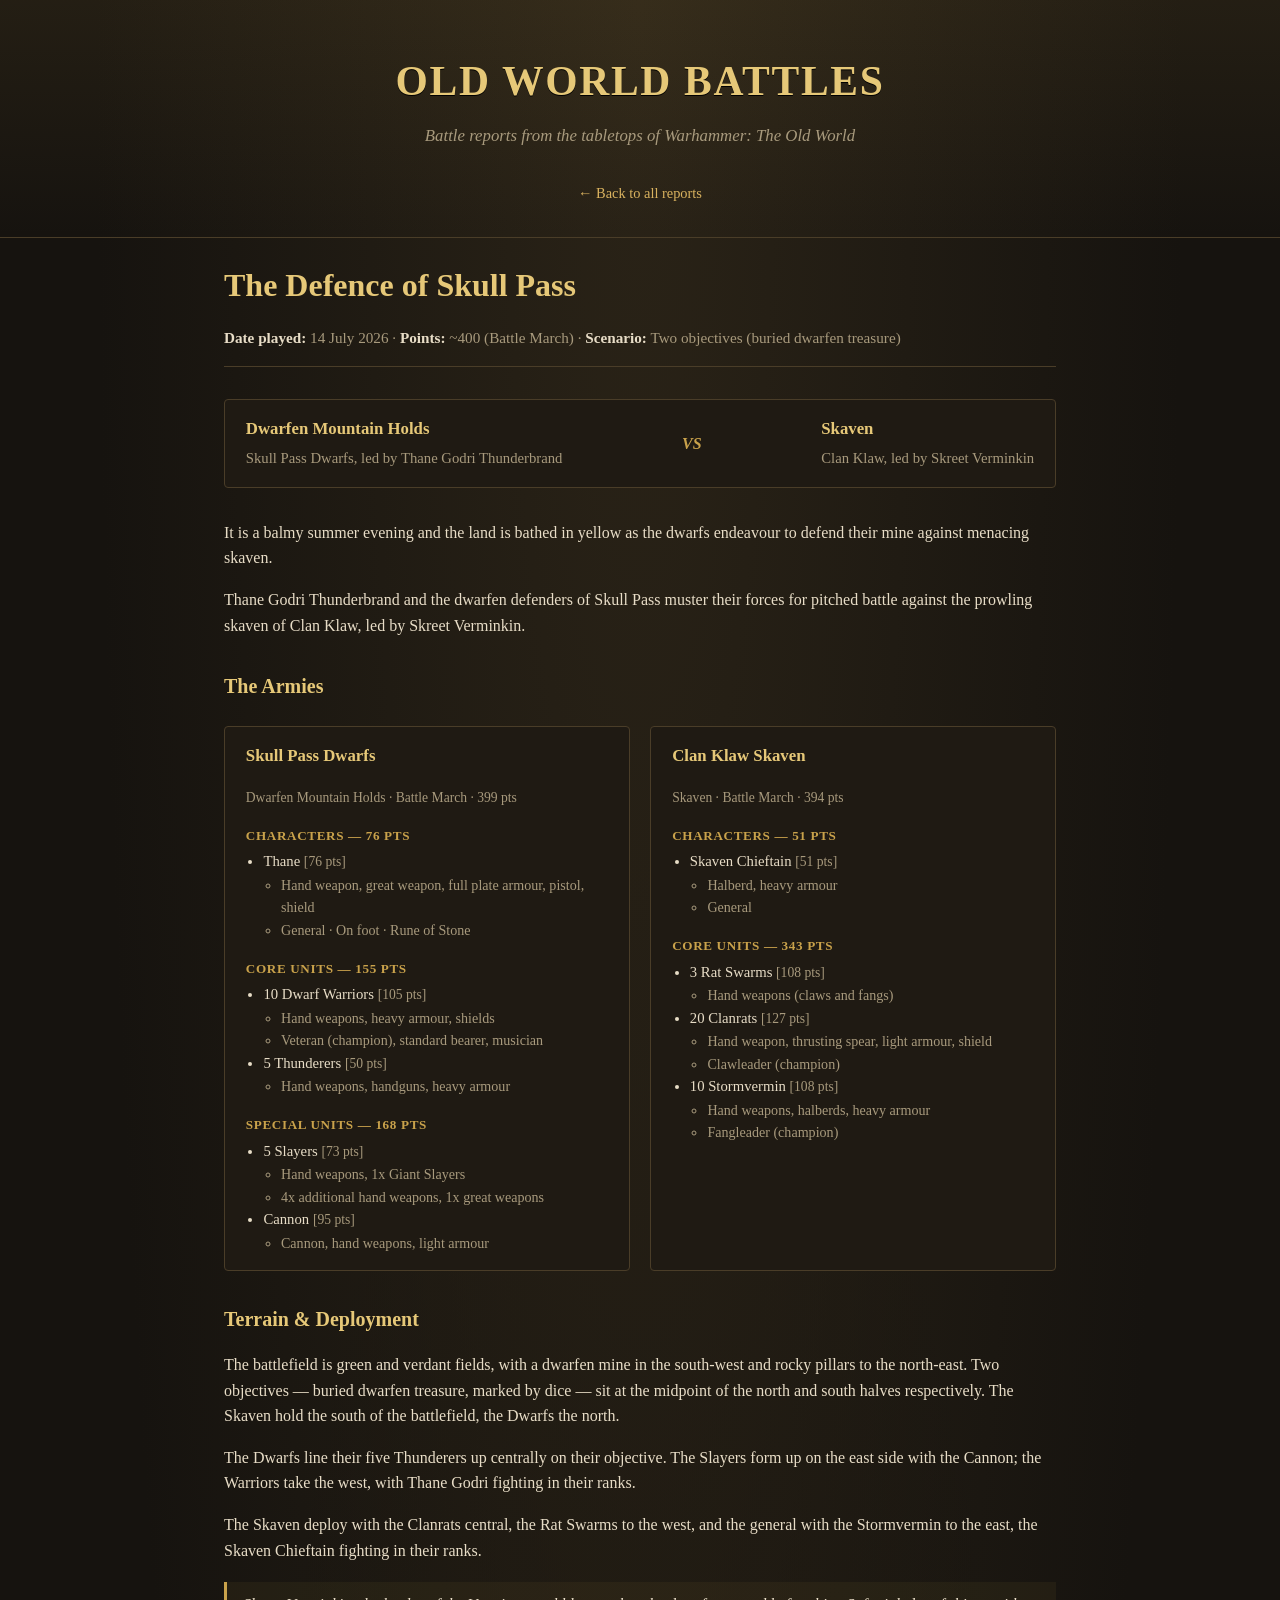
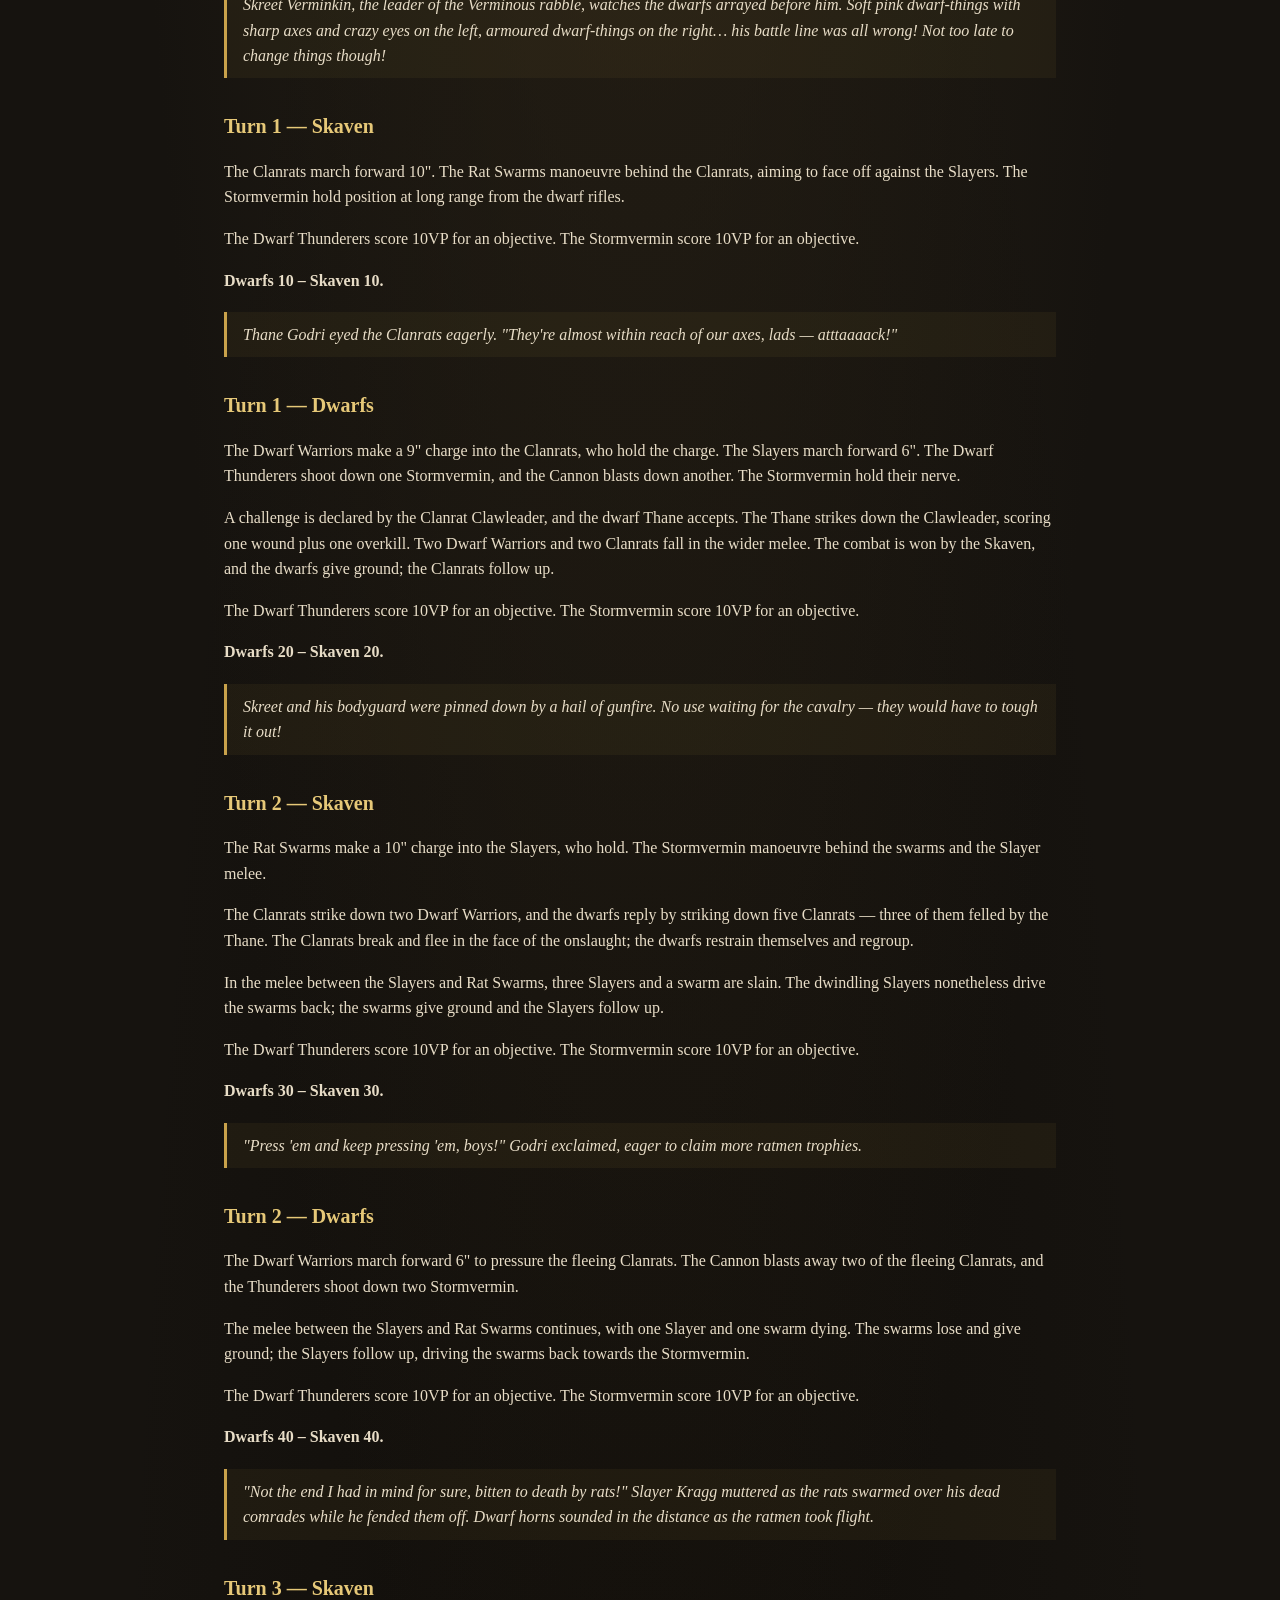
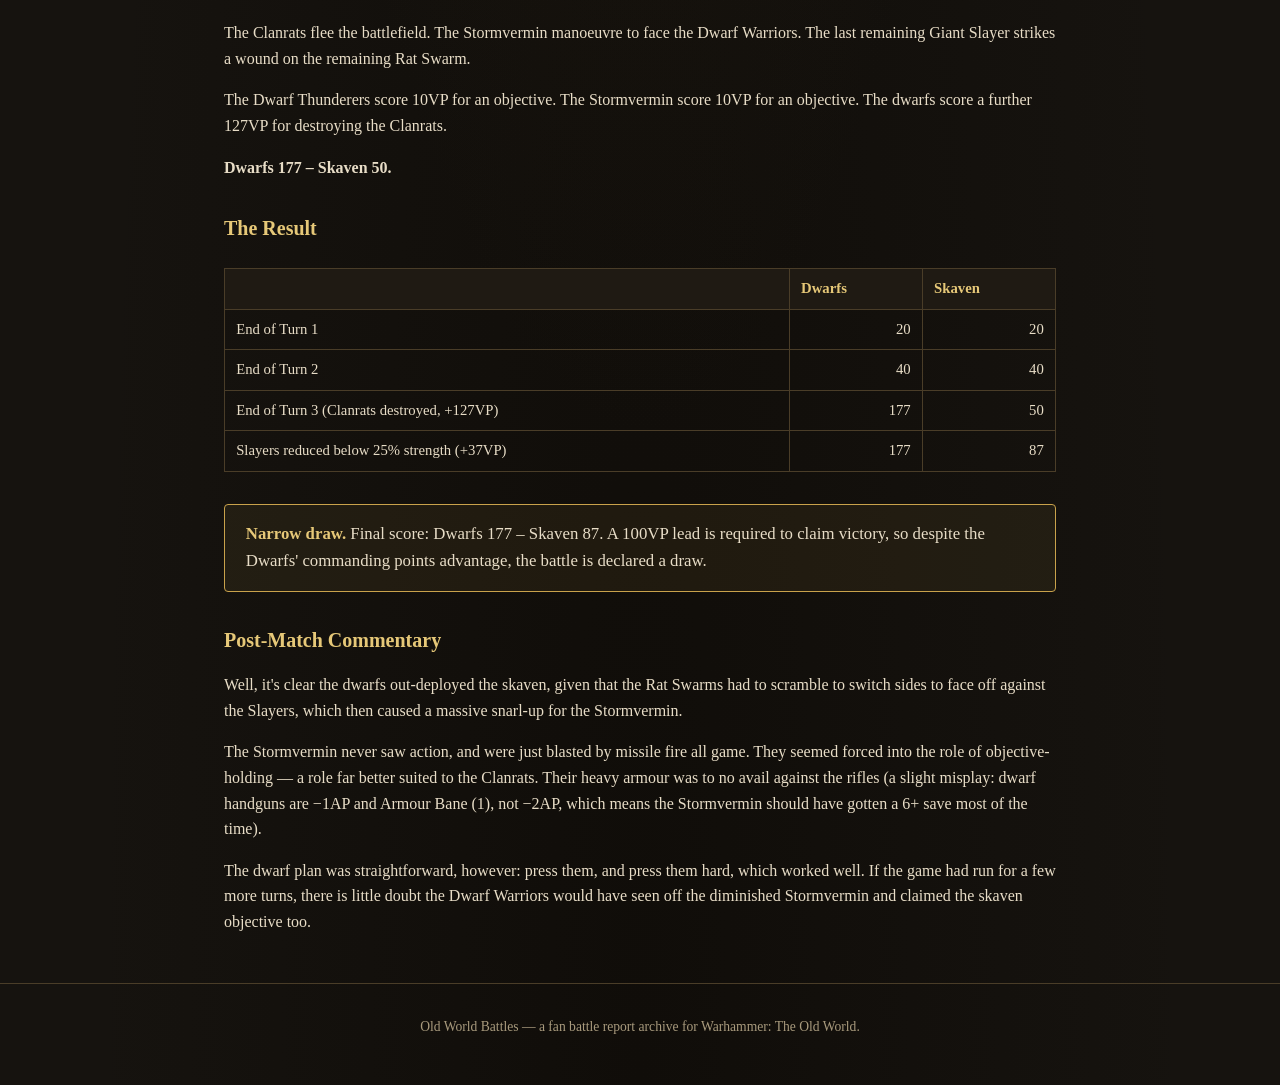
==== reports/2026-07-14-skull-pass-dwarfs-vs-skaven.html @ 37db7b9f "Replace placeholder reports with real Skull Pass battle report Adds the Skull Pass Dwarfs vs. Clan K" ====
<!doctype html>
<html lang="en">
<head>
  <meta charset="utf-8" />
  <meta name="viewport" content="width=device-width, initial-scale=1" />
  <title>The Defence of Skull Pass &mdash; Old World Battles</title>
  <meta name="description" content="Battle report: Dwarfen Mountain Holds vs. Skaven (Clan Klaw), roughly 400 points." />
  <link rel="stylesheet" href="../css/style.css" />
</head>
<body>
  <header class="site-header">
    <div class="wrap">
      <h1>Old World Battles</h1>
      <p class="subtitle">Battle reports from the tabletops of Warhammer: The Old World</p>
      <nav class="crumbs"><a href="../index.html">&larr; Back to all reports</a></nav>
    </div>
  </header>

  <main class="wrap">
    <h1 style="color: var(--gold-bright); margin-bottom: 0.25rem;">The Defence of Skull Pass</h1>
    <p class="report-meta">
      <strong>Date played:</strong> 14 July 2026 &middot;
      <strong>Points:</strong> ~400 (Battle March) &middot;
      <strong>Scenario:</strong> Two objectives (buried dwarfen treasure)
    </p>

    <div class="matchup">
      <div class="side">
        <h3>Dwarfen Mountain Holds</h3>
        <p>Skull Pass Dwarfs, led by Thane Godri Thunderbrand</p>
      </div>
      <div class="vs">VS</div>
      <div class="side">
        <h3>Skaven</h3>
        <p>Clan Klaw, led by Skreet Verminkin</p>
      </div>
    </div>

    <div class="report-body">
      <p>
        It is a balmy summer evening and the land is bathed in yellow as the dwarfs
        endeavour to defend their mine against menacing skaven.
      </p>
      <p>
        Thane Godri Thunderbrand and the dwarfen defenders of Skull Pass muster their
        forces for pitched battle against the prowling skaven of Clan Klaw, led by
        Skreet Verminkin.
      </p>

      <h2>The Armies</h2>
      <div class="rosters">
        <div class="roster">
          <h3>Skull Pass Dwarfs</h3>
          <p class="roster-meta">Dwarfen Mountain Holds &middot; Battle March &middot; 399 pts</p>

          <h4>Characters &mdash; 76 pts</h4>
          <ul>
            <li>
              <span class="unit-name">Thane</span>
              <span class="unit-pts">[76 pts]</span>
              <ul>
                <li>Hand weapon, great weapon, full plate armour, pistol, shield</li>
                <li>General &middot; On foot &middot; Rune of Stone</li>
              </ul>
            </li>
          </ul>

          <h4>Core Units &mdash; 155 pts</h4>
          <ul>
            <li>
              <span class="unit-name">10 Dwarf Warriors</span>
              <span class="unit-pts">[105 pts]</span>
              <ul>
                <li>Hand weapons, heavy armour, shields</li>
                <li>Veteran (champion), standard bearer, musician</li>
              </ul>
            </li>
            <li>
              <span class="unit-name">5 Thunderers</span>
              <span class="unit-pts">[50 pts]</span>
              <ul>
                <li>Hand weapons, handguns, heavy armour</li>
              </ul>
            </li>
          </ul>

          <h4>Special Units &mdash; 168 pts</h4>
          <ul>
            <li>
              <span class="unit-name">5 Slayers</span>
              <span class="unit-pts">[73 pts]</span>
              <ul>
                <li>Hand weapons, 1x Giant Slayers</li>
                <li>4x additional hand weapons, 1x great weapons</li>
              </ul>
            </li>
            <li>
              <span class="unit-name">Cannon</span>
              <span class="unit-pts">[95 pts]</span>
              <ul>
                <li>Cannon, hand weapons, light armour</li>
              </ul>
            </li>
          </ul>
        </div>

        <div class="roster">
          <h3>Clan Klaw Skaven</h3>
          <p class="roster-meta">Skaven &middot; Battle March &middot; 394 pts</p>

          <h4>Characters &mdash; 51 pts</h4>
          <ul>
            <li>
              <span class="unit-name">Skaven Chieftain</span>
              <span class="unit-pts">[51 pts]</span>
              <ul>
                <li>Halberd, heavy armour</li>
                <li>General</li>
              </ul>
            </li>
          </ul>

          <h4>Core Units &mdash; 343 pts</h4>
          <ul>
            <li>
              <span class="unit-name">3 Rat Swarms</span>
              <span class="unit-pts">[108 pts]</span>
              <ul>
                <li>Hand weapons (claws and fangs)</li>
              </ul>
            </li>
            <li>
              <span class="unit-name">20 Clanrats</span>
              <span class="unit-pts">[127 pts]</span>
              <ul>
                <li>Hand weapon, thrusting spear, light armour, shield</li>
                <li>Clawleader (champion)</li>
              </ul>
            </li>
            <li>
              <span class="unit-name">10 Stormvermin</span>
              <span class="unit-pts">[108 pts]</span>
              <ul>
                <li>Hand weapons, halberds, heavy armour</li>
                <li>Fangleader (champion)</li>
              </ul>
            </li>
          </ul>
        </div>
      </div>

      <h2>Terrain &amp; Deployment</h2>
      <p>
        The battlefield is green and verdant fields, with a dwarfen mine in the
        south-west and rocky pillars to the north-east. Two objectives &mdash;
        buried dwarfen treasure, marked by dice &mdash; sit at the midpoint of the
        north and south halves respectively. The Skaven hold the south of the
        battlefield, the Dwarfs the north.
      </p>
      <p>
        The Dwarfs line their five Thunderers up centrally on their objective. The
        Slayers form up on the east side with the Cannon; the Warriors take the
        west, with Thane Godri fighting in their ranks.
      </p>
      <p>
        The Skaven deploy with the Clanrats central, the Rat Swarms to the west,
        and the general with the Stormvermin to the east, the Skaven Chieftain
        fighting in their ranks.
      </p>

      <blockquote>
        <p>
          Skreet Verminkin, the leader of the Verminous rabble, watches the dwarfs
          arrayed before him. Soft pink dwarf-things with sharp axes and crazy
          eyes on the left, armoured dwarf-things on the right&hellip; his battle
          line was all wrong! Not too late to change things though!
        </p>
      </blockquote>

      <h2>Turn 1 &mdash; Skaven</h2>
      <p>
        The Clanrats march forward 10". The Rat Swarms manoeuvre behind the
        Clanrats, aiming to face off against the Slayers. The Stormvermin hold
        position at long range from the dwarf rifles.
      </p>
      <p>
        The Dwarf Thunderers score 10VP for an objective. The Stormvermin score
        10VP for an objective.
      </p>
      <p><strong>Dwarfs 10 &ndash; Skaven 10.</strong></p>

      <blockquote>
        <p>
          Thane Godri eyed the Clanrats eagerly. "They're almost within reach of
          our axes, lads &mdash; atttaaaack!"
        </p>
      </blockquote>

      <h2>Turn 1 &mdash; Dwarfs</h2>
      <p>
        The Dwarf Warriors make a 9" charge into the Clanrats, who hold the
        charge. The Slayers march forward 6". The Dwarf Thunderers shoot down one
        Stormvermin, and the Cannon blasts down another. The Stormvermin hold
        their nerve.
      </p>
      <p>
        A challenge is declared by the Clanrat Clawleader, and the dwarf Thane
        accepts. The Thane strikes down the Clawleader, scoring one wound plus one
        overkill. Two Dwarf Warriors and two Clanrats fall in the wider melee.
        The combat is won by the Skaven, and the dwarfs give ground; the Clanrats
        follow up.
      </p>
      <p>
        The Dwarf Thunderers score 10VP for an objective. The Stormvermin score
        10VP for an objective.
      </p>
      <p><strong>Dwarfs 20 &ndash; Skaven 20.</strong></p>

      <blockquote>
        <p>
          Skreet and his bodyguard were pinned down by a hail of gunfire. No use
          waiting for the cavalry &mdash; they would have to tough it out!
        </p>
      </blockquote>

      <h2>Turn 2 &mdash; Skaven</h2>
      <p>
        The Rat Swarms make a 10" charge into the Slayers, who hold. The
        Stormvermin manoeuvre behind the swarms and the Slayer melee.
      </p>
      <p>
        The Clanrats strike down two Dwarf Warriors, and the dwarfs reply by
        striking down five Clanrats &mdash; three of them felled by the Thane. The
        Clanrats break and flee in the face of the onslaught; the dwarfs restrain
        themselves and regroup.
      </p>
      <p>
        In the melee between the Slayers and Rat Swarms, three Slayers and a
        swarm are slain. The dwindling Slayers nonetheless drive the swarms back;
        the swarms give ground and the Slayers follow up.
      </p>
      <p>
        The Dwarf Thunderers score 10VP for an objective. The Stormvermin score
        10VP for an objective.
      </p>
      <p><strong>Dwarfs 30 &ndash; Skaven 30.</strong></p>

      <blockquote>
        <p>"Press 'em and keep pressing 'em, boys!" Godri exclaimed, eager to claim more ratmen trophies.</p>
      </blockquote>

      <h2>Turn 2 &mdash; Dwarfs</h2>
      <p>
        The Dwarf Warriors march forward 6" to pressure the fleeing Clanrats. The
        Cannon blasts away two of the fleeing Clanrats, and the Thunderers shoot
        down two Stormvermin.
      </p>
      <p>
        The melee between the Slayers and Rat Swarms continues, with one Slayer
        and one swarm dying. The swarms lose and give ground; the Slayers follow
        up, driving the swarms back towards the Stormvermin.
      </p>
      <p>
        The Dwarf Thunderers score 10VP for an objective. The Stormvermin score
        10VP for an objective.
      </p>
      <p><strong>Dwarfs 40 &ndash; Skaven 40.</strong></p>

      <blockquote>
        <p>
          "Not the end I had in mind for sure, bitten to death by rats!" Slayer
          Kragg muttered as the rats swarmed over his dead comrades while he
          fended them off. Dwarf horns sounded in the distance as the ratmen took
          flight.
        </p>
      </blockquote>

      <h2>Turn 3 &mdash; Skaven</h2>
      <p>
        The Clanrats flee the battlefield. The Stormvermin manoeuvre to face the
        Dwarf Warriors. The last remaining Giant Slayer strikes a wound on the
        remaining Rat Swarm.
      </p>
      <p>
        The Dwarf Thunderers score 10VP for an objective. The Stormvermin score
        10VP for an objective. The dwarfs score a further 127VP for destroying
        the Clanrats.
      </p>
      <p><strong>Dwarfs 177 &ndash; Skaven 50.</strong></p>

      <h2>The Result</h2>
      <table class="score-table">
        <thead>
          <tr>
            <th></th>
            <th class="num">Dwarfs</th>
            <th class="num">Skaven</th>
          </tr>
        </thead>
        <tbody>
          <tr><td>End of Turn 1</td><td class="num">20</td><td class="num">20</td></tr>
          <tr><td>End of Turn 2</td><td class="num">40</td><td class="num">40</td></tr>
          <tr><td>End of Turn 3 (Clanrats destroyed, +127VP)</td><td class="num">177</td><td class="num">50</td></tr>
          <tr><td>Slayers reduced below 25% strength (+37VP)</td><td class="num">177</td><td class="num">87</td></tr>
        </tbody>
      </table>

      <div class="result-banner">
        <strong>Narrow draw.</strong> Final score: Dwarfs 177 &ndash; Skaven 87. A
        100VP lead is required to claim victory, so despite the Dwarfs'
        commanding points advantage, the battle is declared a draw.
      </div>

      <h2>Post-Match Commentary</h2>
      <p>
        Well, it's clear the dwarfs out-deployed the skaven, given that the Rat
        Swarms had to scramble to switch sides to face off against the Slayers,
        which then caused a massive snarl-up for the Stormvermin.
      </p>
      <p>
        The Stormvermin never saw action, and were just blasted by missile fire
        all game. They seemed forced into the role of objective-holding &mdash; a
        role far better suited to the Clanrats. Their heavy armour was to no
        avail against the rifles (a slight misplay: dwarf handguns are &minus;1AP
        and Armour Bane (1), not &minus;2AP, which means the Stormvermin should
        have gotten a 6+ save most of the time).
      </p>
      <p>
        The dwarf plan was straightforward, however: press them, and press them
        hard, which worked well. If the game had run for a few more turns, there
        is little doubt the Dwarf Warriors would have seen off the diminished
        Stormvermin and claimed the skaven objective too.
      </p>
    </div>
  </main>

  <footer>
    <div class="wrap">
      Old World Battles &mdash; a fan battle report archive for Warhammer: The Old World.
    </div>
  </footer>
</body>
</html>
---- css/style.css ----
:root {
  --bg: #16130f;
  --bg-panel: #1f1a13;
  --border: #4a3d28;
  --gold: #c9a24b;
  --gold-bright: #e6c878;
  --text: #e8ddc7;
  --text-dim: #a89a7d;
  --link: #d9b25f;
}

* {
  box-sizing: border-box;
}

html {
  scroll-behavior: smooth;
}

body {
  margin: 0;
  background: var(--bg);
  background-image:
    radial-gradient(ellipse at top, #2a2317 0%, transparent 60%),
    radial-gradient(ellipse at bottom, #100d09 0%, transparent 60%);
  color: var(--text);
  font-family: "Iowan Old Style", "Palatino Linotype", Palatino, Georgia, serif;
  line-height: 1.6;
}

.wrap {
  max-width: 880px;
  margin: 0 auto;
  padding: 0 1.5rem;
}

/* Header */

header.site-header {
  border-bottom: 1px solid var(--border);
  padding: 3rem 0 2rem;
  text-align: center;
  background: linear-gradient(180deg, rgba(201, 162, 75, 0.08), transparent);
}

header.site-header h1 {
  margin: 0;
  font-size: 2.6rem;
  letter-spacing: 0.04em;
  color: var(--gold-bright);
  text-transform: uppercase;
  text-shadow: 0 1px 0 #000;
}

header.site-header .subtitle {
  margin-top: 0.5rem;
  color: var(--text-dim);
  font-style: italic;
  font-size: 1.05rem;
}

nav.crumbs {
  padding: 1rem 0 0;
  font-size: 0.9rem;
}

nav.crumbs a {
  color: var(--link);
  text-decoration: none;
}

nav.crumbs a:hover {
  text-decoration: underline;
}

/* Intro */

.intro {
  padding: 2rem 0 1rem;
  border-bottom: 1px solid var(--border);
}

.intro p {
  font-size: 1.08rem;
  color: var(--text);
}

/* Section headings */

h2.section-title {
  font-size: 1.4rem;
  color: var(--gold-bright);
  letter-spacing: 0.03em;
  margin: 2.5rem 0 1rem;
  padding-bottom: 0.4rem;
  border-bottom: 1px solid var(--border);
}

/* Report list */

.report-list {
  list-style: none;
  margin: 0 0 2rem;
  padding: 0;
  display: grid;
  gap: 1rem;
}

.report-card {
  display: block;
  background: var(--bg-panel);
  border: 1px solid var(--border);
  border-radius: 4px;
  padding: 1.1rem 1.3rem;
  text-decoration: none;
  color: var(--text);
  transition: border-color 0.15s ease, transform 0.15s ease;
}

.report-card:hover {
  border-color: var(--gold);
  transform: translateX(2px);
}

.report-card .title {
  font-size: 1.15rem;
  color: var(--gold-bright);
  font-weight: bold;
}

.report-card .meta {
  margin-top: 0.25rem;
  font-size: 0.88rem;
  color: var(--text-dim);
}

.report-card .blurb {
  margin-top: 0.4rem;
  font-size: 0.96rem;
}

/* Report page */

.report-meta {
  color: var(--text-dim);
  font-size: 0.95rem;
  margin-bottom: 2rem;
  padding-bottom: 1rem;
  border-bottom: 1px solid var(--border);
}

.report-meta strong {
  color: var(--text);
}

.matchup {
  display: flex;
  justify-content: space-between;
  gap: 1.5rem;
  flex-wrap: wrap;
  background: var(--bg-panel);
  border: 1px solid var(--border);
  border-radius: 4px;
  padding: 1rem 1.3rem;
  margin-bottom: 2rem;
}

.matchup .side h3 {
  margin: 0 0 0.25rem;
  color: var(--gold-bright);
  font-size: 1.05rem;
}

.matchup .side p {
  margin: 0;
  color: var(--text-dim);
  font-size: 0.92rem;
}

.matchup .vs {
  align-self: center;
  color: var(--gold);
  font-weight: bold;
  font-style: italic;
}

.report-body h2 {
  color: var(--gold-bright);
  font-size: 1.25rem;
  margin-top: 2rem;
}

.report-body h3 {
  color: var(--gold);
  font-size: 1.05rem;
  margin-top: 1.5rem;
}

.report-body blockquote {
  margin: 1.2rem 0;
  padding: 0.6rem 1rem;
  border-left: 3px solid var(--gold);
  background: rgba(201, 162, 75, 0.06);
  font-style: italic;
  color: var(--text);
}

.report-body blockquote p {
  margin: 0;
}

/* Army rosters */

.rosters {
  display: grid;
  grid-template-columns: 1fr 1fr;
  gap: 1.3rem;
  margin: 1.5rem 0 2rem;
}

@media (max-width: 640px) {
  .rosters {
    grid-template-columns: 1fr;
  }
}

.roster {
  background: var(--bg-panel);
  border: 1px solid var(--border);
  border-radius: 4px;
  padding: 1rem 1.3rem;
}

.roster h3 {
  margin-top: 0;
  color: var(--gold-bright);
  font-size: 1.05rem;
}

.roster .roster-meta {
  color: var(--text-dim);
  font-size: 0.85rem;
  margin: 0 0 0.8rem;
}

.roster h4 {
  margin: 1rem 0 0.3rem;
  font-size: 0.82rem;
  text-transform: uppercase;
  letter-spacing: 0.05em;
  color: var(--gold);
}

.roster ul {
  margin: 0;
  padding-left: 1.1rem;
  font-size: 0.92rem;
}

.roster ul ul {
  font-size: 0.88rem;
  color: var(--text-dim);
}

.roster .unit-name {
  color: var(--text);
}

.roster .unit-pts {
  color: var(--text-dim);
  font-size: 0.85rem;
}

/* Score table */

table.score-table {
  width: 100%;
  border-collapse: collapse;
  margin: 1.5rem 0;
  font-size: 0.92rem;
}

table.score-table th,
table.score-table td {
  border: 1px solid var(--border);
  padding: 0.5rem 0.7rem;
  text-align: left;
}

table.score-table th {
  background: var(--bg-panel);
  color: var(--gold-bright);
}

table.score-table td.num {
  text-align: right;
}

.result-banner {
  margin: 2rem 0;
  padding: 1rem 1.3rem;
  border: 1px solid var(--gold);
  border-radius: 4px;
  background: rgba(201, 162, 75, 0.08);
  font-size: 1.05rem;
}

.result-banner strong {
  color: var(--gold-bright);
}

/* Footer */

footer {
  margin-top: 3rem;
  padding: 2rem 0 3rem;
  border-top: 1px solid var(--border);
  color: var(--text-dim);
  font-size: 0.85rem;
  text-align: center;
}
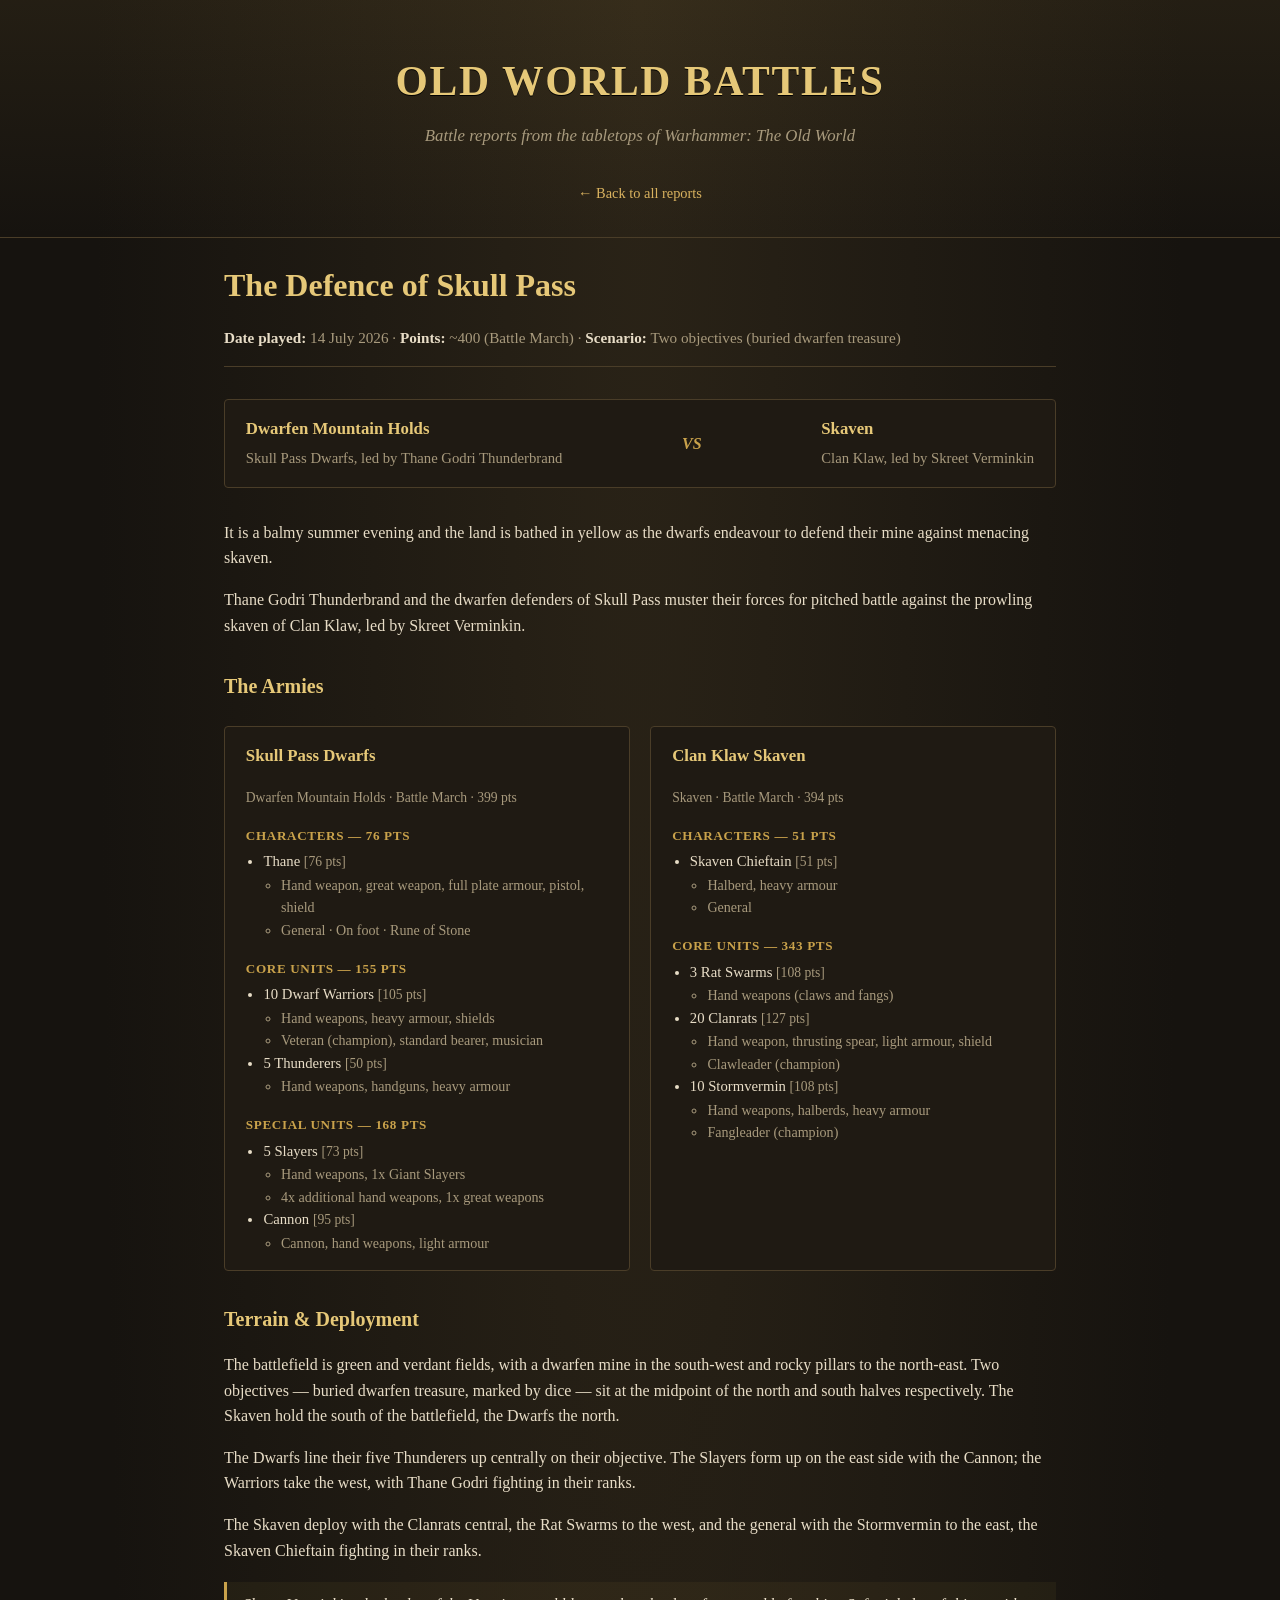
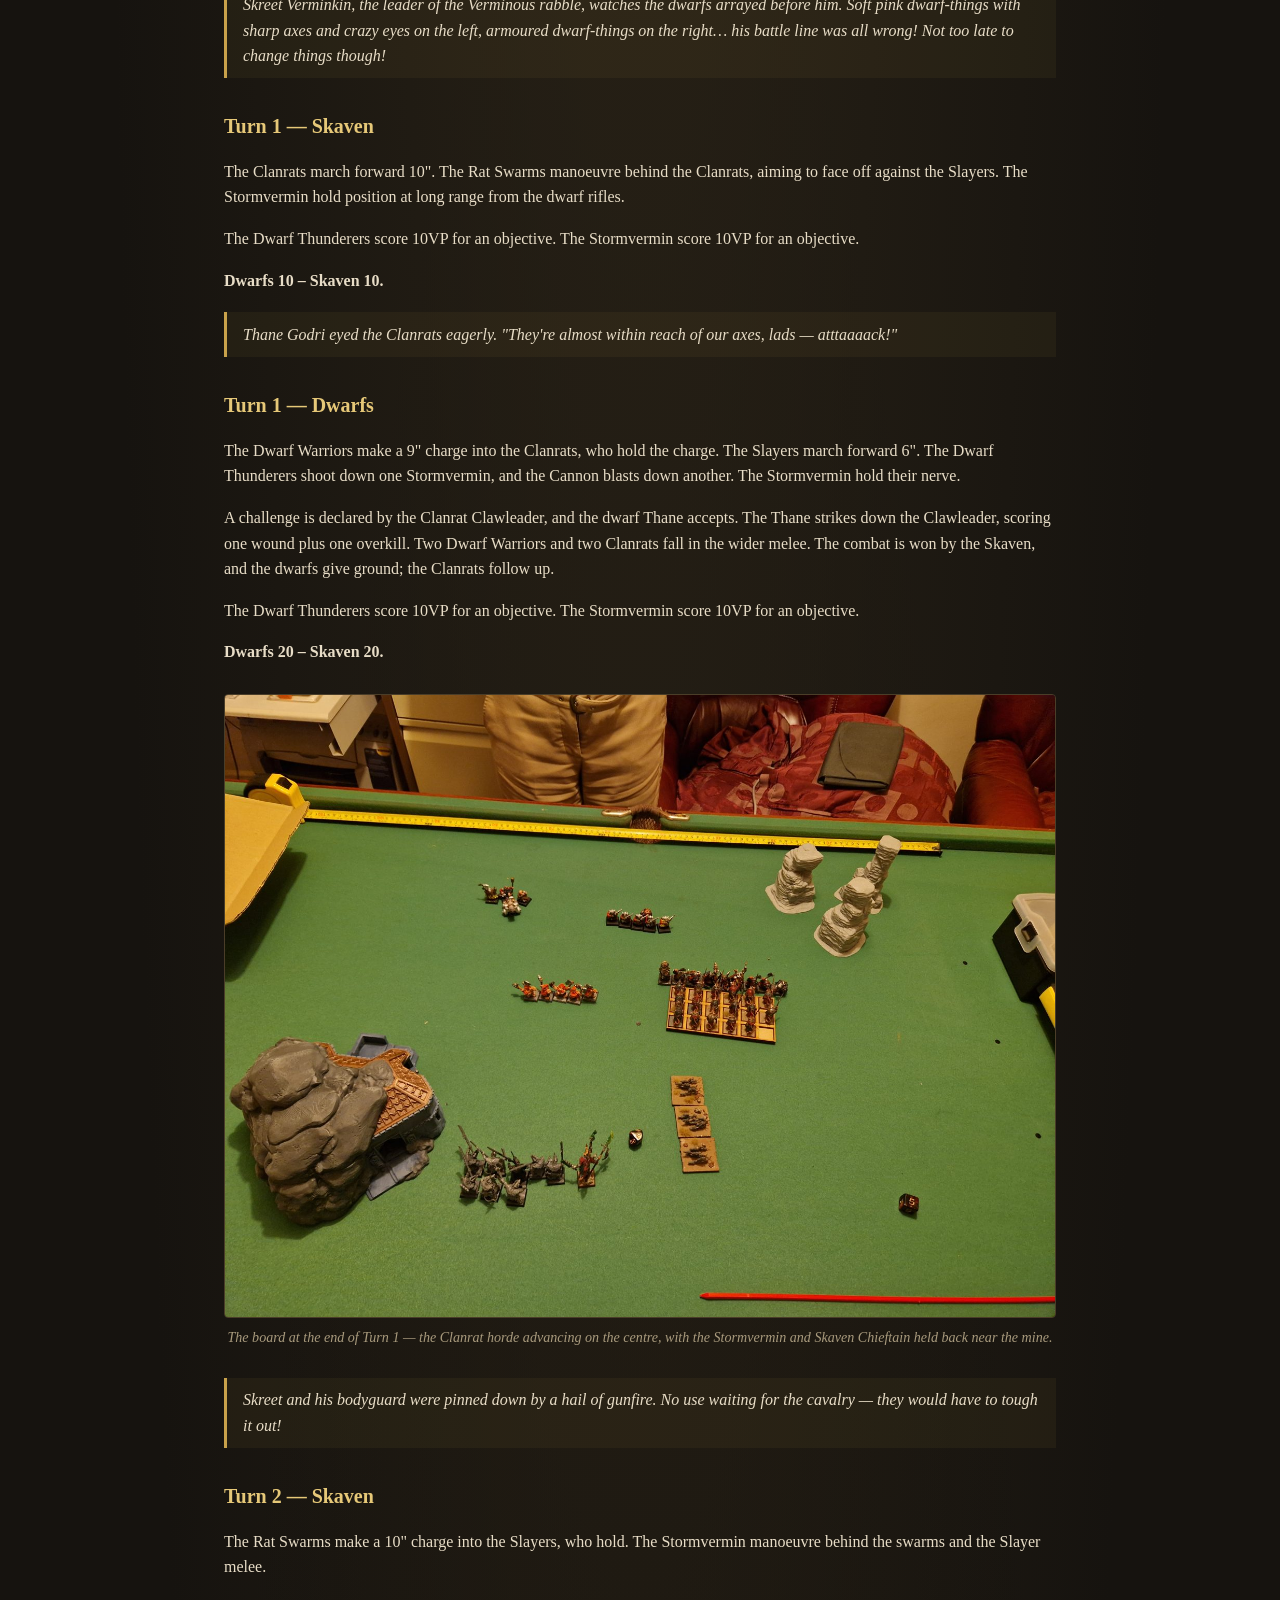
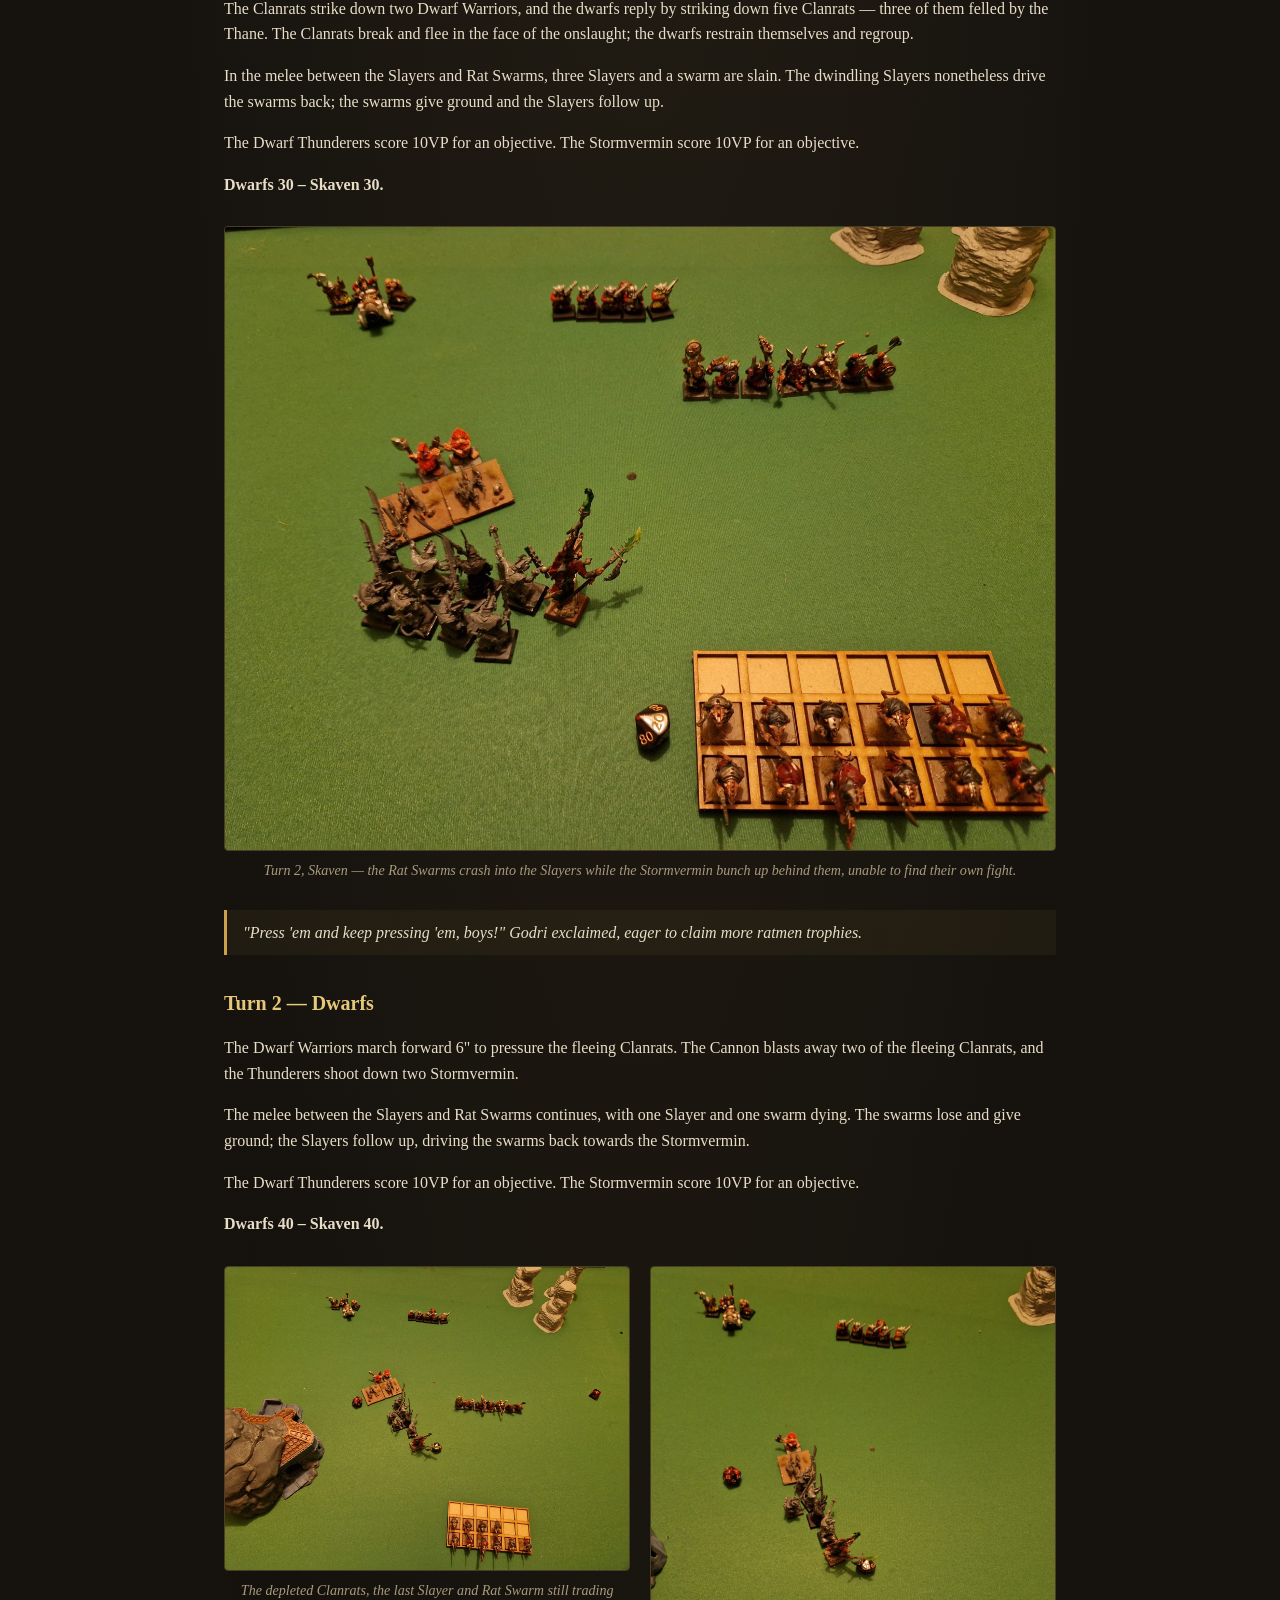
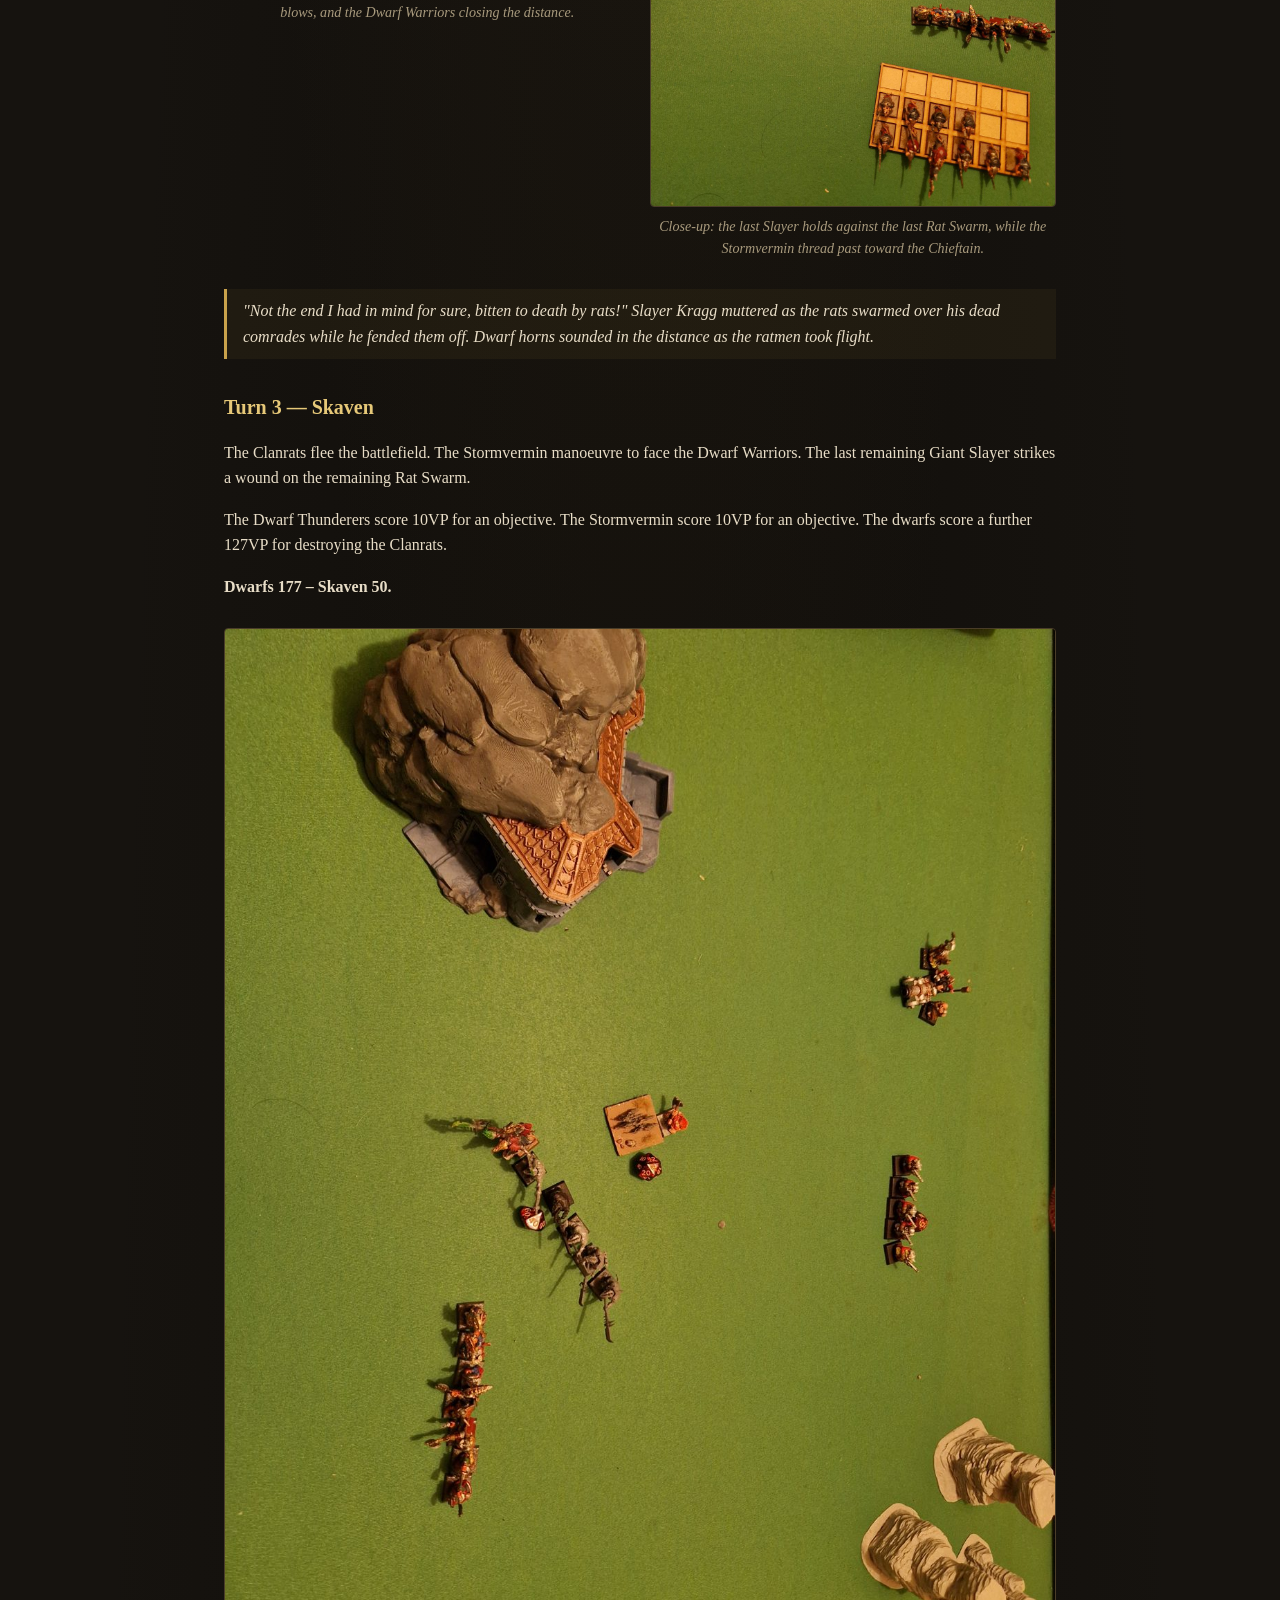
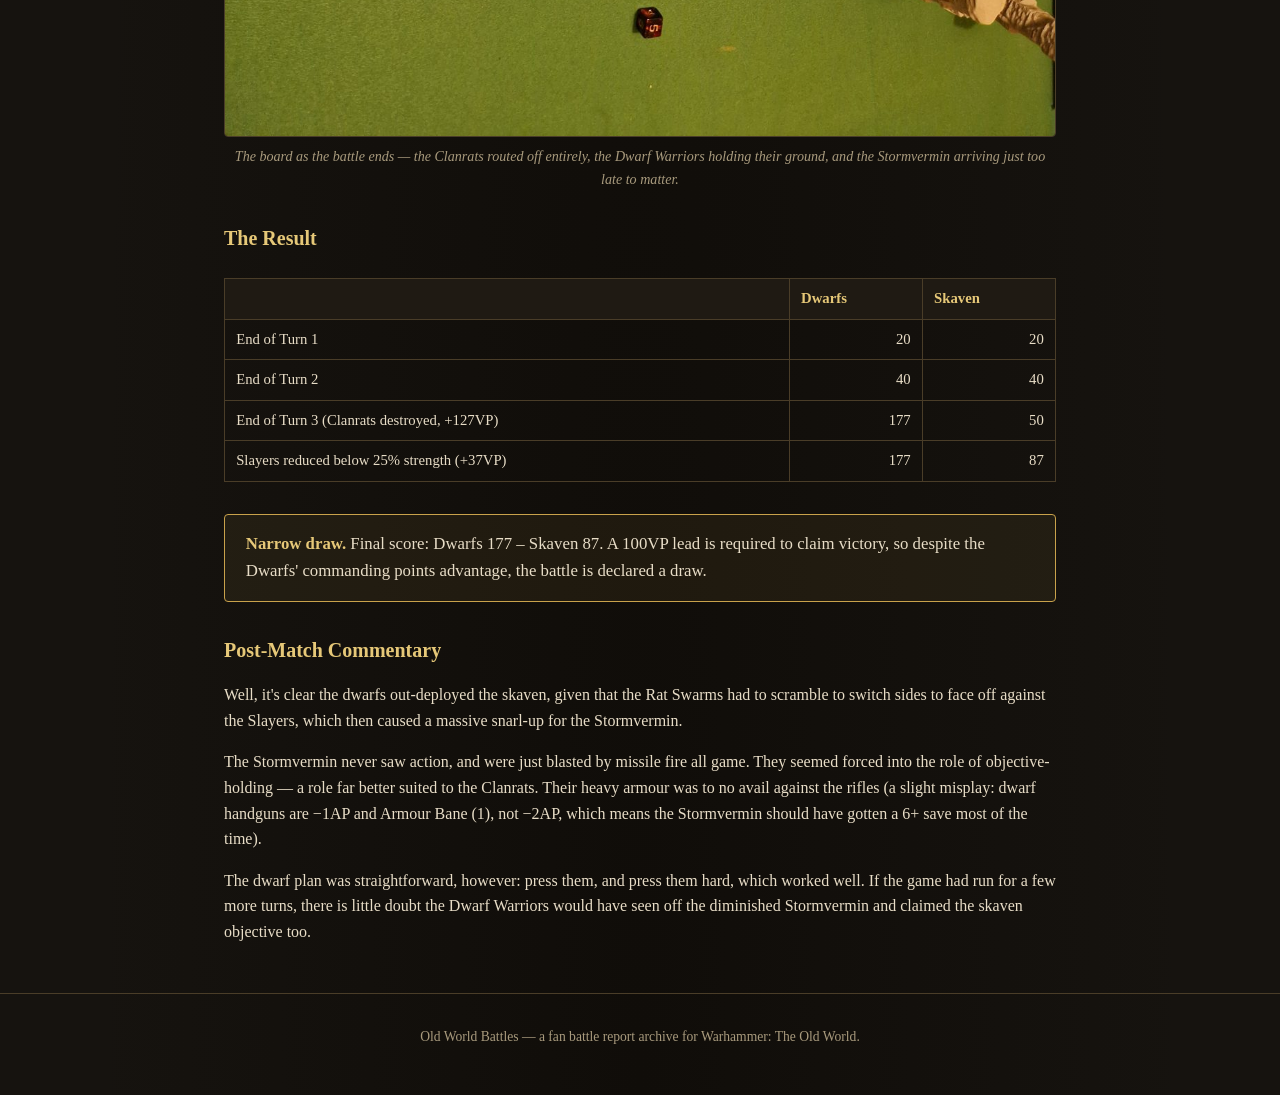
==== commit 54168d3b: "Add battle photos to the Skull Pass report Places five photos at their matching points in the narrat" ====
--- a/reports/2026-07-14-skull-pass-dwarfs-vs-skaven.html
+++ b/reports/2026-07-14-skull-pass-dwarfs-vs-skaven.html
@@ -216,6 +216,11 @@
       </p>
       <p><strong>Dwarfs 20 &ndash; Skaven 20.</strong></p>
 
+      <figure class="report-photo">
+        <img src="../images/reports/skull-pass/01-end-of-turn-1.jpg" alt="The battlefield at the end of Turn 1, with both armies' units spread across the table and the dwarf mine in the foreground." loading="lazy" />
+        <figcaption>The board at the end of Turn 1 &mdash; the Clanrat horde advancing on the centre, with the Stormvermin and Skaven Chieftain held back near the mine.</figcaption>
+      </figure>
+
       <blockquote>
         <p>
           Skreet and his bodyguard were pinned down by a hail of gunfire. No use
@@ -245,6 +250,11 @@
       </p>
       <p><strong>Dwarfs 30 &ndash; Skaven 30.</strong></p>
 
+      <figure class="report-photo">
+        <img src="../images/reports/skull-pass/02-turn-2-skaven.jpg" alt="The Rat Swarms in base contact with the Slayers, with the Stormvermin and Skaven Chieftain massed close behind, and the depleted Clanrat unit visible in the background." loading="lazy" />
+        <figcaption>Turn 2, Skaven &mdash; the Rat Swarms crash into the Slayers while the Stormvermin bunch up behind them, unable to find their own fight.</figcaption>
+      </figure>
+
       <blockquote>
         <p>"Press 'em and keep pressing 'em, boys!" Godri exclaimed, eager to claim more ratmen trophies.</p>
       </blockquote>
@@ -265,6 +275,17 @@
         10VP for an objective.
       </p>
       <p><strong>Dwarfs 40 &ndash; Skaven 40.</strong></p>
+
+      <div class="photo-pair">
+        <figure class="report-photo">
+          <img src="../images/reports/skull-pass/03-turn-2-dwarfs.jpg" alt="Wide view of the battlefield during Turn 2 for the Dwarfs, showing the depleted Clanrat unit, the last Slayer and Rat Swarm still fighting, and the Dwarf Warriors closing in." loading="lazy" />
+          <figcaption>The depleted Clanrats, the last Slayer and Rat Swarm still trading blows, and the Dwarf Warriors closing the distance.</figcaption>
+        </figure>
+        <figure class="report-photo">
+          <img src="../images/reports/skull-pass/04-turn-2-dwarfs-closeup.jpg" alt="Close-up of the last Slayer and Rat Swarm base fighting, with the Stormvermin strung into a thin column heading toward the Skaven Chieftain." loading="lazy" />
+          <figcaption>Close-up: the last Slayer holds against the last Rat Swarm, while the Stormvermin thread past toward the Chieftain.</figcaption>
+        </figure>
+      </div>
 
       <blockquote>
         <p>
@@ -287,6 +308,11 @@
         the Clanrats.
       </p>
       <p><strong>Dwarfs 177 &ndash; Skaven 50.</strong></p>
+
+      <figure class="report-photo">
+        <img src="../images/reports/skull-pass/05-end-of-battle.jpg" alt="The battlefield at the end of the game, with the Clanrats routed off the table, the Dwarf Warriors holding the ground they once occupied, and the Stormvermin still closing in." loading="lazy" />
+        <figcaption>The board as the battle ends &mdash; the Clanrats routed off entirely, the Dwarf Warriors holding their ground, and the Stormvermin arriving just too late to matter.</figcaption>
+      </figure>
 
       <h2>The Result</h2>
       <table class="score-table">
--- a/css/style.css
+++ b/css/style.css
@@ -209,6 +209,45 @@
   margin: 0;
 }
 
+/* Battle photos */
+
+.report-photo {
+  margin: 1.8rem 0;
+}
+
+.report-photo img {
+  display: block;
+  width: 100%;
+  height: auto;
+  border-radius: 4px;
+  border: 1px solid var(--border);
+}
+
+.report-photo figcaption {
+  margin-top: 0.5rem;
+  font-size: 0.88rem;
+  font-style: italic;
+  color: var(--text-dim);
+  text-align: center;
+}
+
+.photo-pair {
+  display: grid;
+  grid-template-columns: 1fr 1fr;
+  gap: 1.2rem;
+  margin: 1.8rem 0;
+}
+
+.photo-pair .report-photo {
+  margin: 0;
+}
+
+@media (max-width: 640px) {
+  .photo-pair {
+    grid-template-columns: 1fr;
+  }
+}
+
 /* Army rosters */
 
 .rosters {
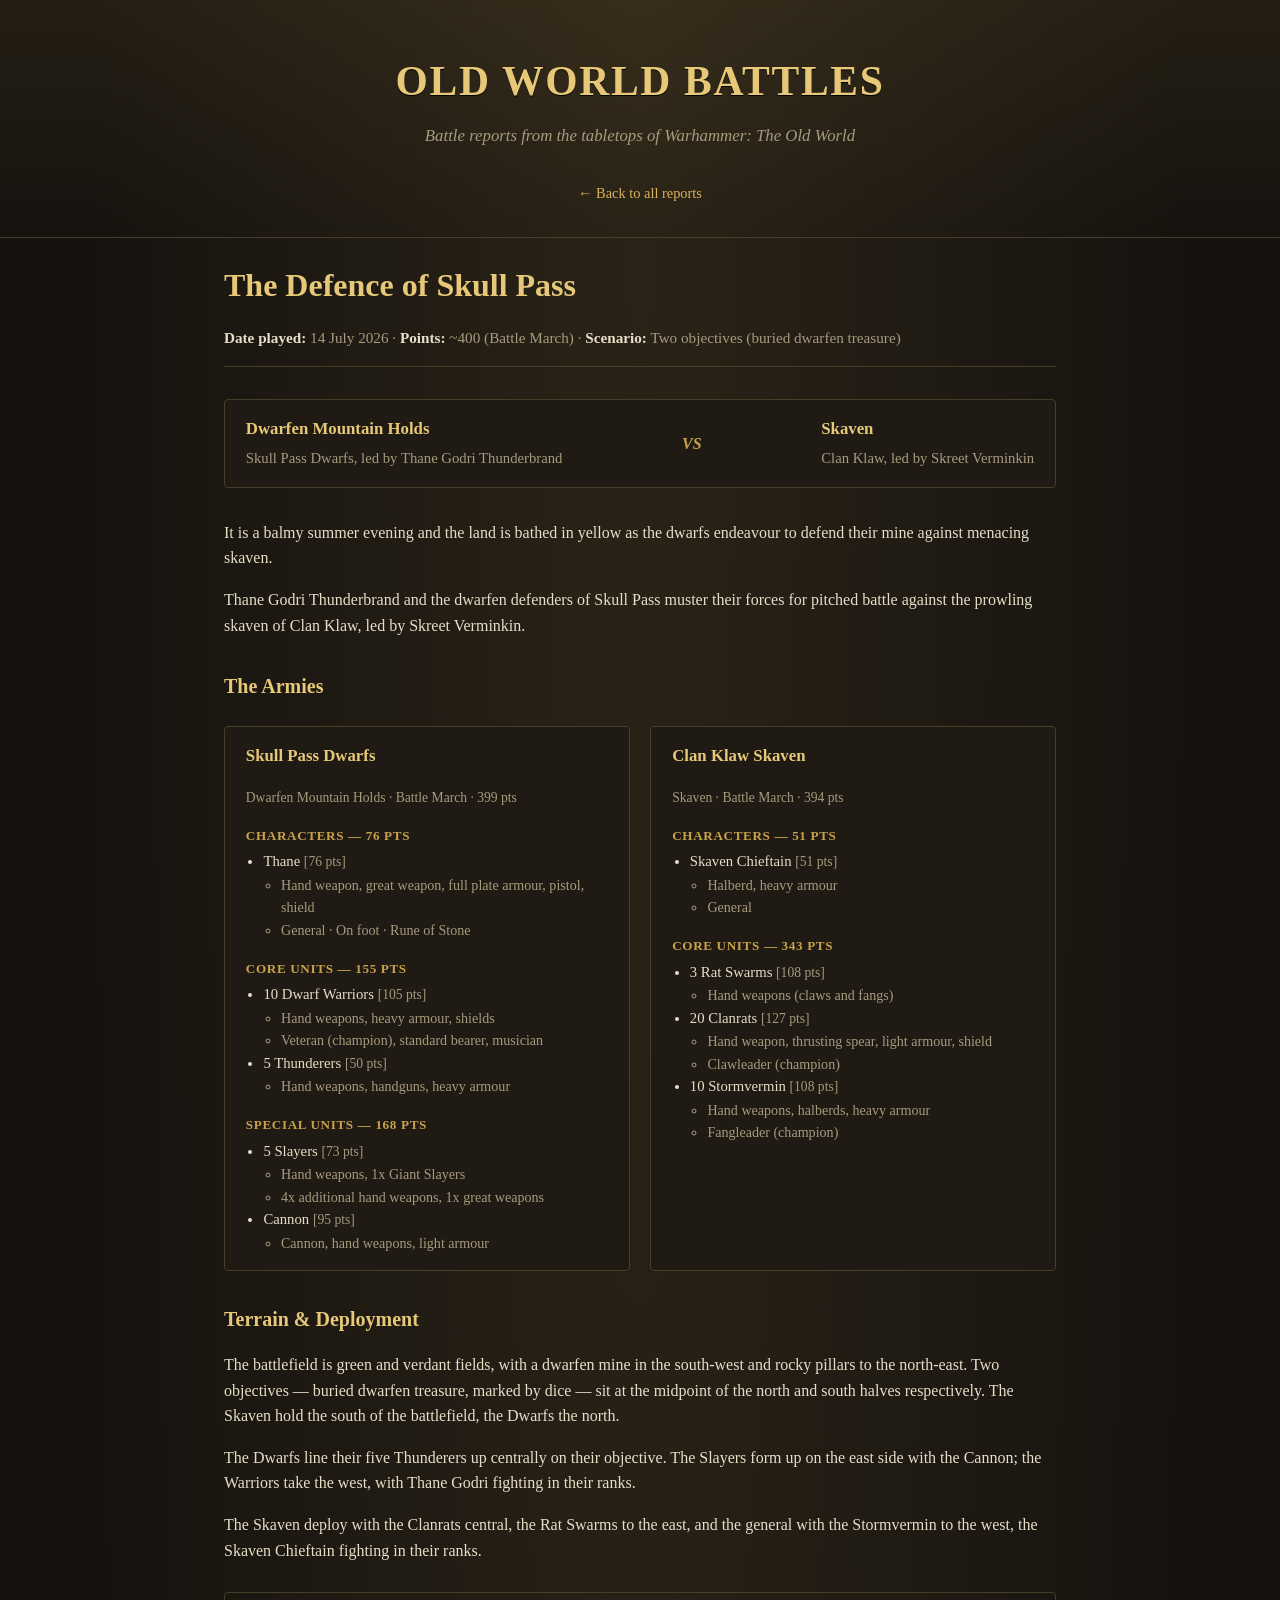
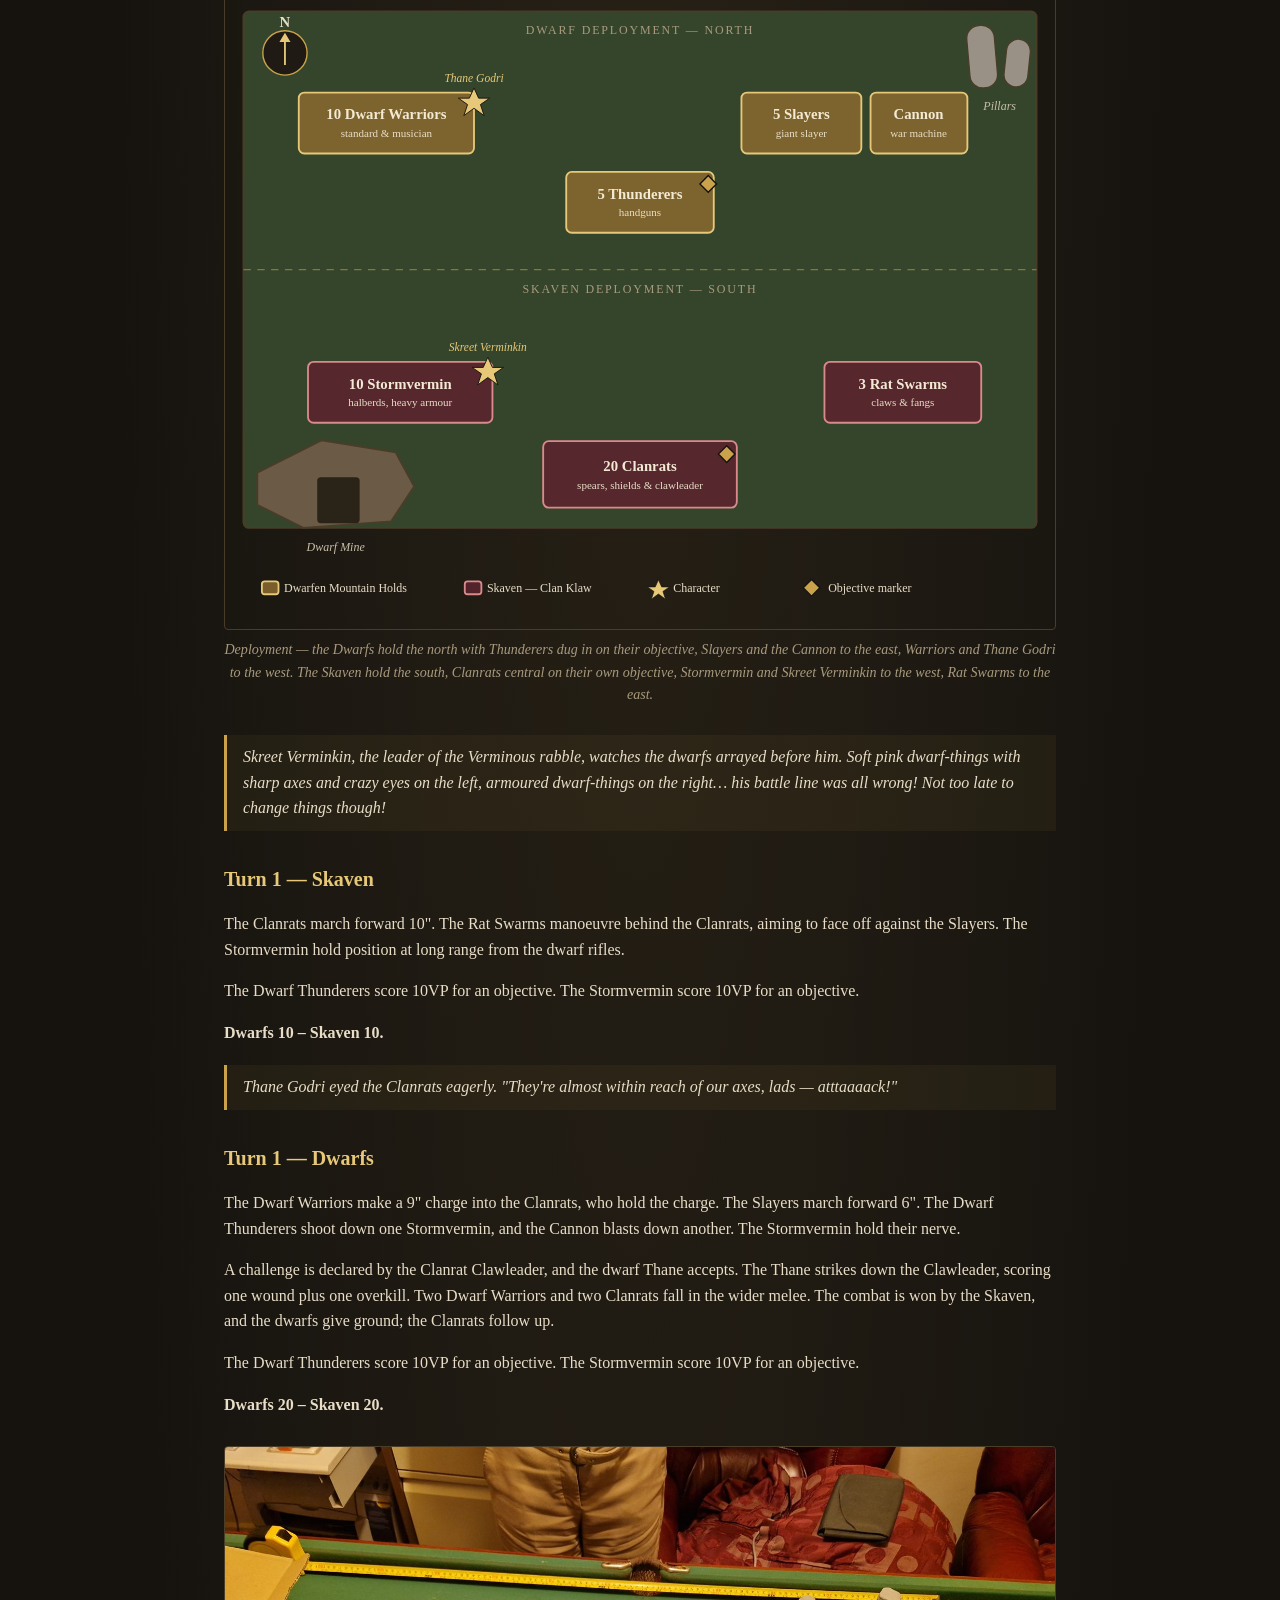
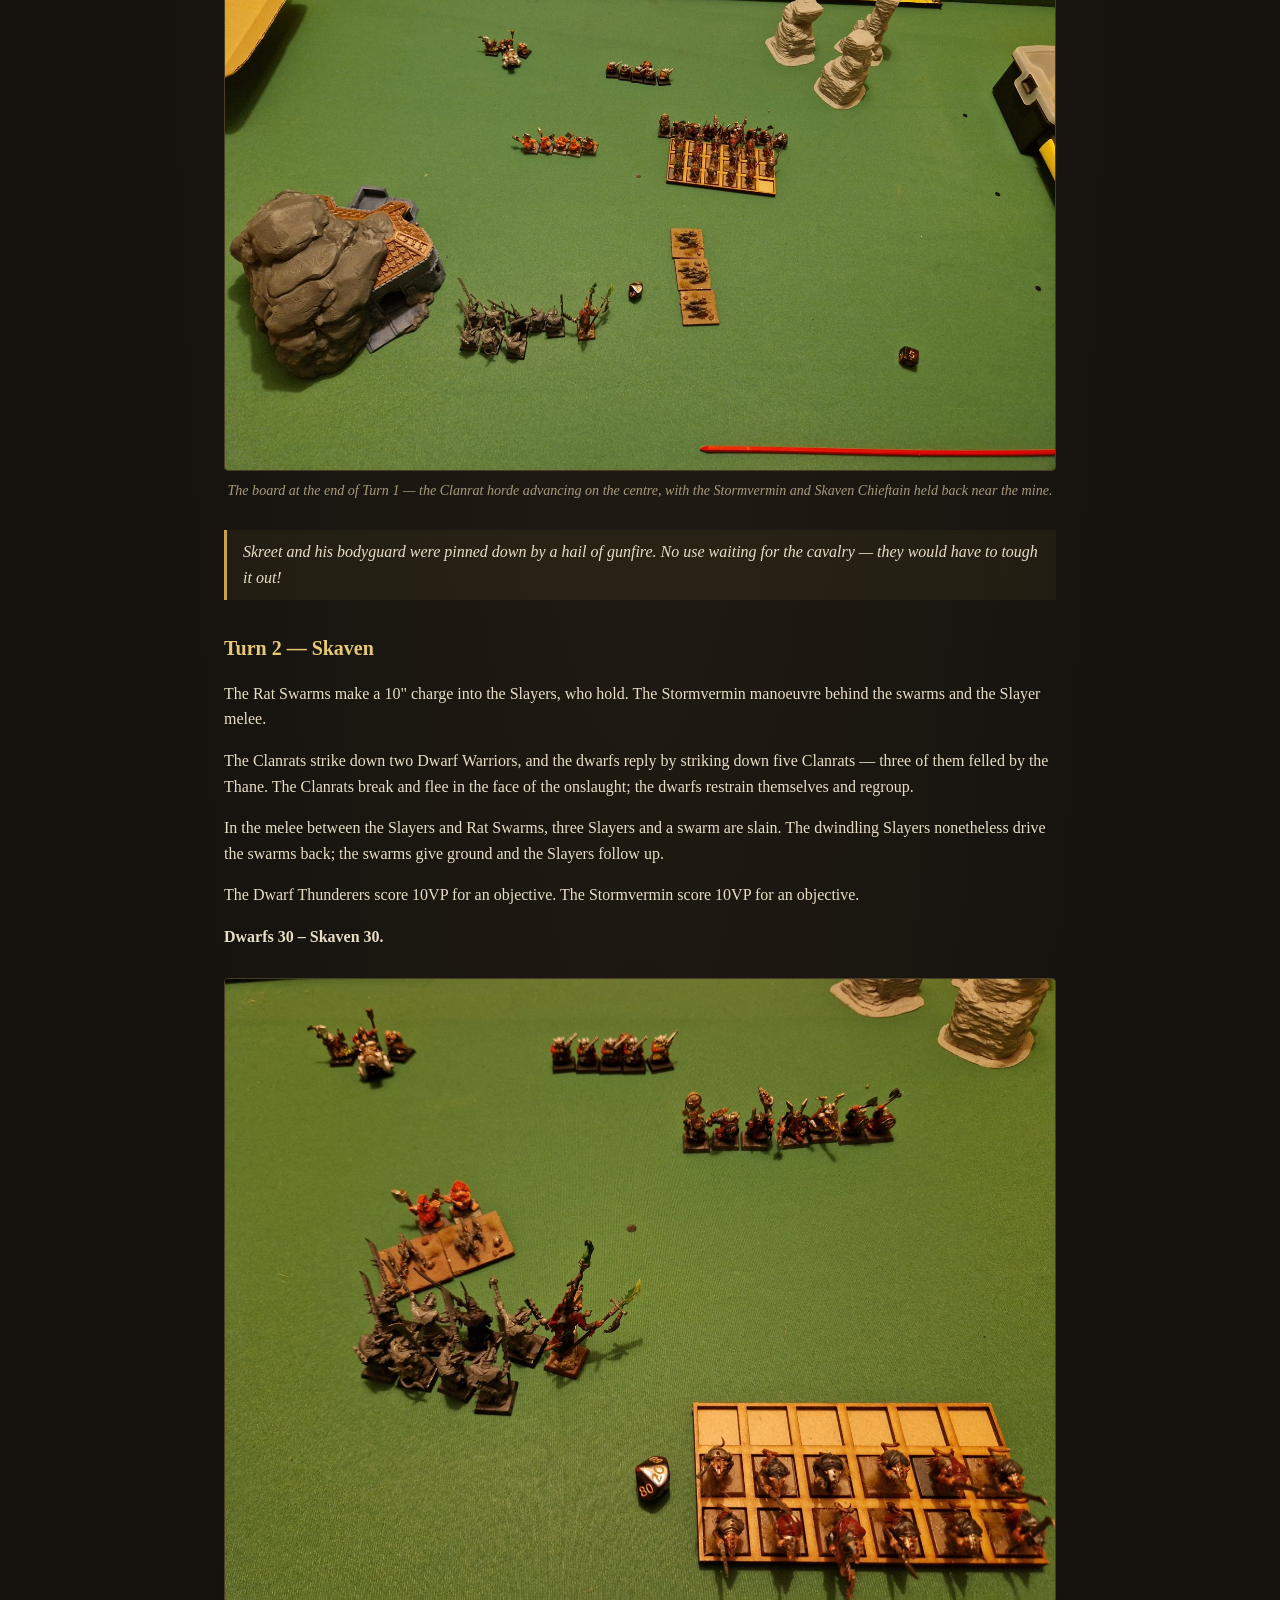
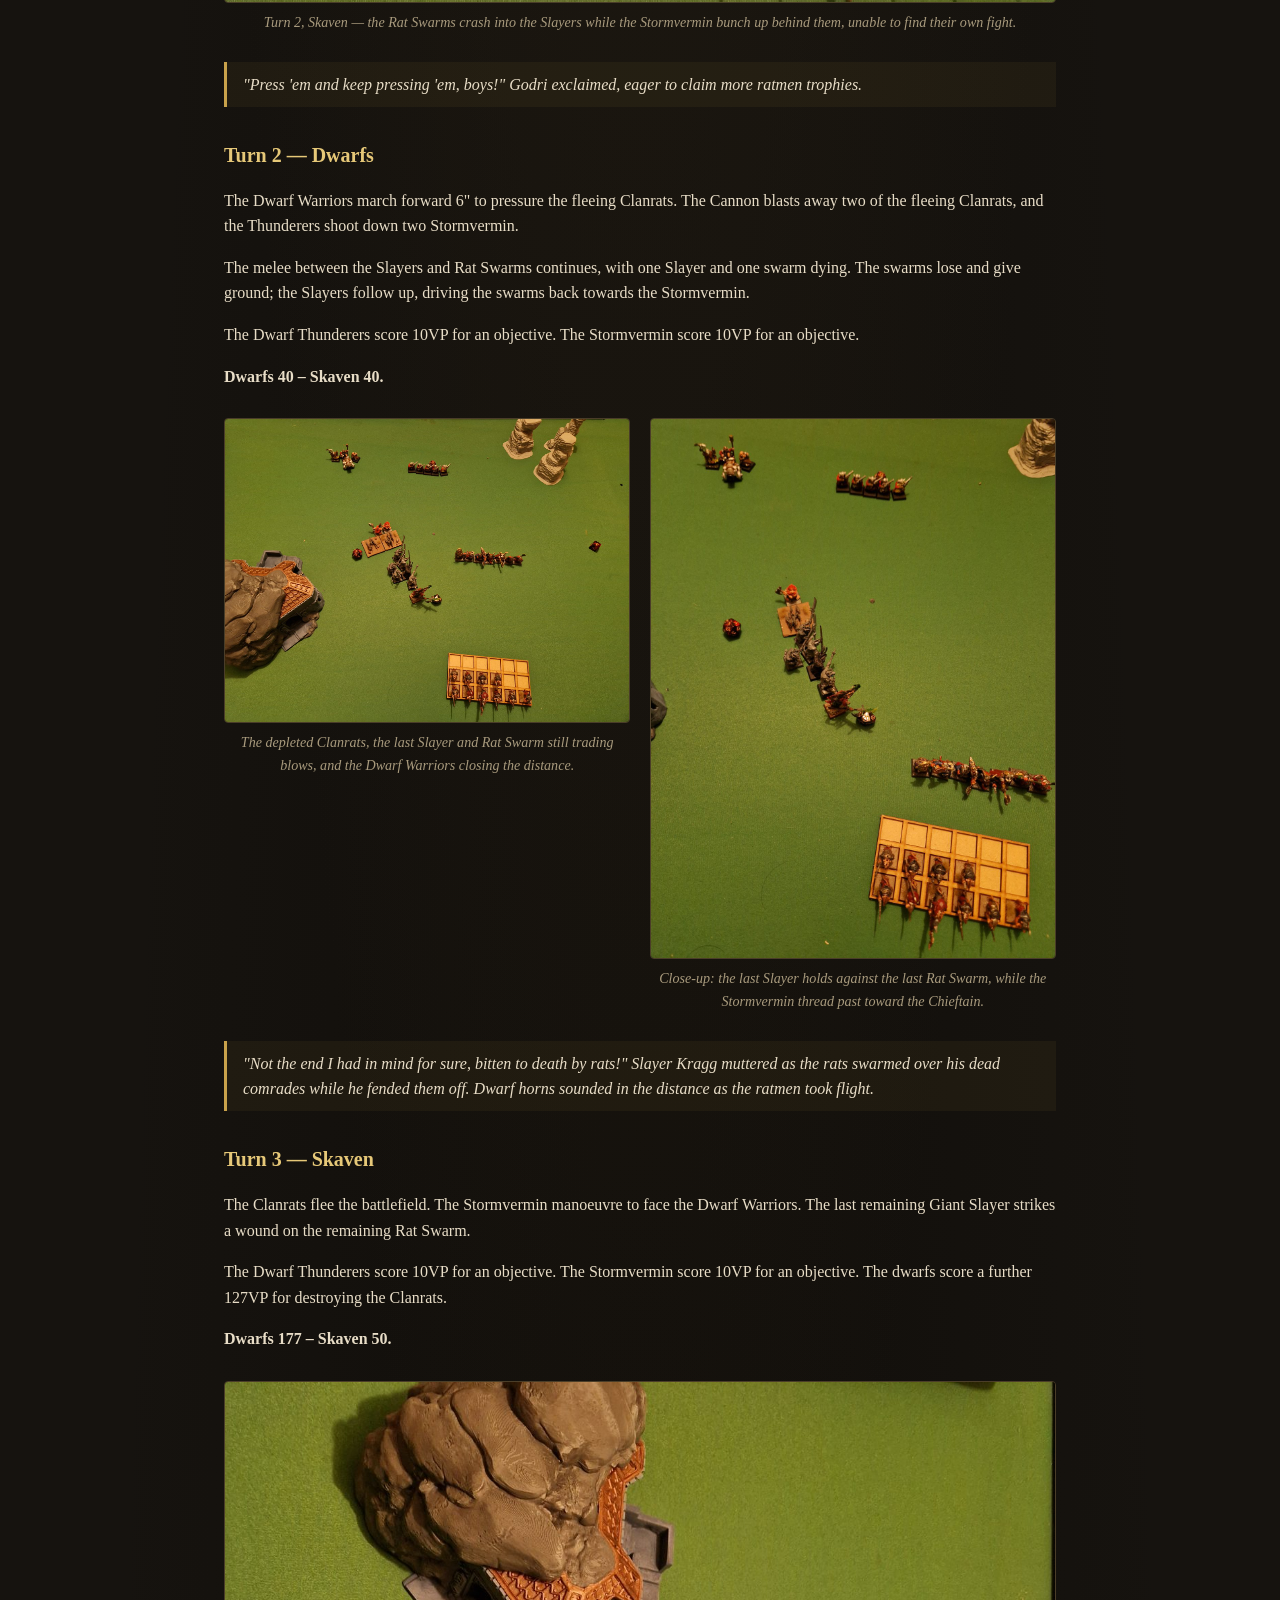
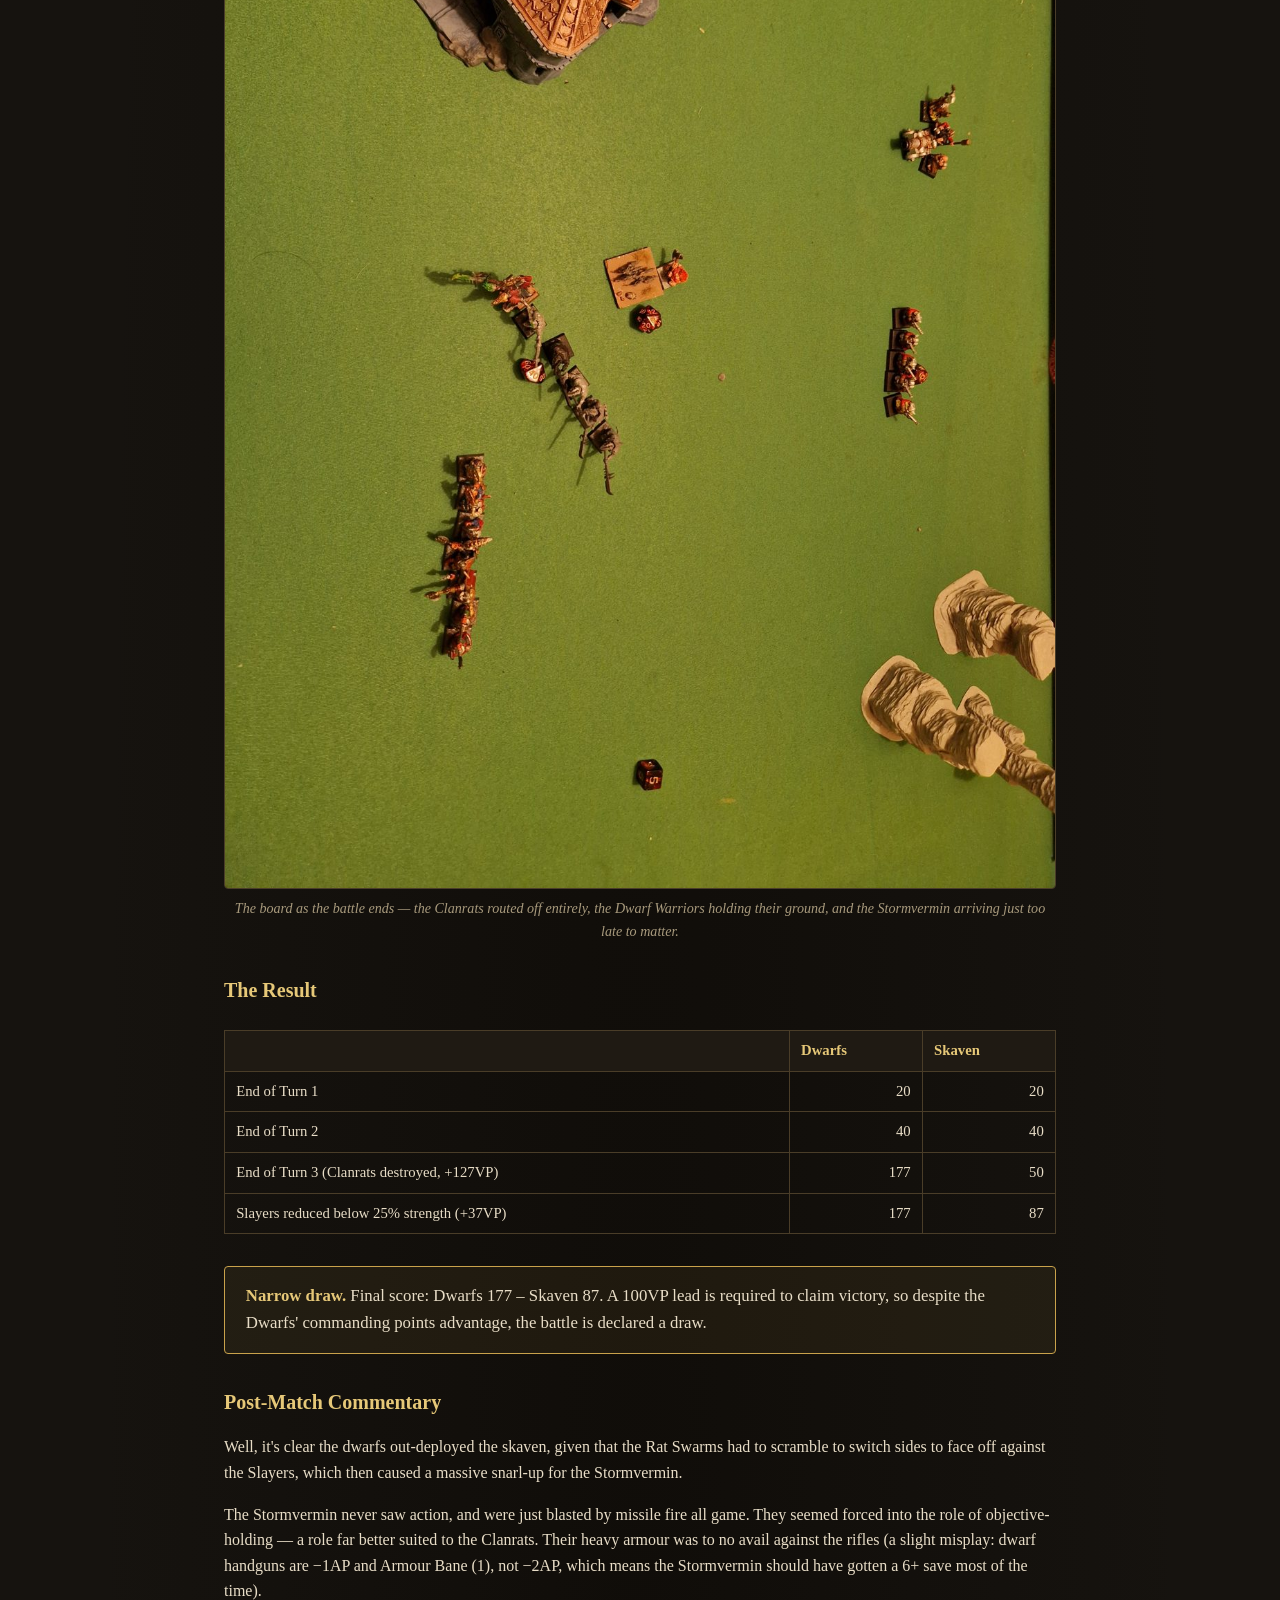
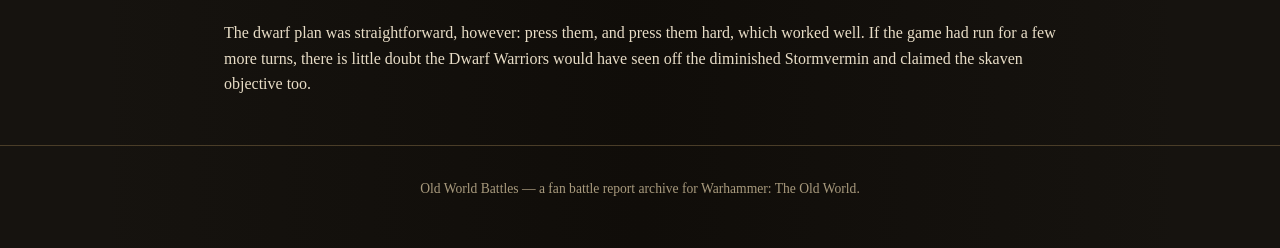
==== commit 28a5cf23: "Add deployment diagram and fix Skaven flank assignment Adds an SVG deployment map to the Skull Pass " ====
--- a/reports/2026-07-14-skull-pass-dwarfs-vs-skaven.html
+++ b/reports/2026-07-14-skull-pass-dwarfs-vs-skaven.html
@@ -163,10 +163,118 @@
         west, with Thane Godri fighting in their ranks.
       </p>
       <p>
-        The Skaven deploy with the Clanrats central, the Rat Swarms to the west,
-        and the general with the Stormvermin to the east, the Skaven Chieftain
+        The Skaven deploy with the Clanrats central, the Rat Swarms to the east,
+        and the general with the Stormvermin to the west, the Skaven Chieftain
         fighting in their ranks.
       </p>
+
+      <figure class="report-photo">
+        <svg viewBox="0 0 900 690" xmlns="http://www.w3.org/2000/svg" font-family="Georgia, 'Palatino Linotype', serif" role="img" aria-label="Deployment map showing the Dwarfs in the north and Skaven in the south, with the dwarf mine in the south-west and rocky pillars in the north-east.">
+          <defs>
+            <style>
+              .bm-field { fill: #35452b; stroke: #4a3d28; stroke-width: 2; }
+              .bm-midline { stroke: #c9a24b; stroke-width: 1.5; stroke-dasharray: 8 7; opacity: 0.55; }
+              .bm-terrain-mine { fill: #6b5a45; stroke: #4a3d28; stroke-width: 2; }
+              .bm-terrain-mine-door { fill: #2a2318; }
+              .bm-terrain-pillar { fill: #9a9186; stroke: #4a3d28; stroke-width: 1.5; }
+              .bm-obj-badge { fill: #c9a24b; stroke: #16130f; stroke-width: 1.5; }
+              .bm-dwarf-block { fill: #8a6a2f; fill-opacity: 0.85; stroke: #e6c878; stroke-width: 2; }
+              .bm-skaven-block { fill: #5c2430; fill-opacity: 0.85; stroke: #d98a8a; stroke-width: 2; }
+              .bm-unit-name { fill: #f3ead4; font-size: 16px; font-weight: bold; text-anchor: middle; }
+              .bm-unit-sub { fill: #e8ddc7; font-size: 12px; text-anchor: middle; }
+              .bm-char-star { fill: #e6c878; stroke: #16130f; stroke-width: 1; }
+              .bm-char-label { fill: #e6c878; font-size: 12.5px; font-style: italic; text-anchor: middle; }
+              .bm-compass-label { fill: #e8ddc7; font-size: 16px; font-weight: bold; text-anchor: middle; }
+              .bm-terrain-label { fill: #c7bfa8; font-size: 13px; font-style: italic; text-anchor: middle; }
+              .bm-zone-label { fill: #a89a7d; font-size: 13px; letter-spacing: 2px; text-anchor: middle; }
+              .bm-legend-text { fill: #e8ddc7; font-size: 13px; }
+            </style>
+          </defs>
+
+          <rect class="bm-field" x="20" y="20" width="860" height="560" rx="6" />
+          <line class="bm-midline" x1="20" y1="300" x2="880" y2="300" />
+
+          <text class="bm-zone-label" x="450" y="45">DWARF DEPLOYMENT &mdash; NORTH</text>
+          <text class="bm-zone-label" x="450" y="325">SKAVEN DEPLOYMENT &mdash; SOUTH</text>
+
+          <g transform="translate(65,65)">
+            <circle r="24" fill="#1f1a13" stroke="#c9a24b" stroke-width="1.5" />
+            <line x1="0" y1="13" x2="0" y2="-14" stroke="#e6c878" stroke-width="2" />
+            <polygon points="0,-22 -6,-12 6,-12" fill="#e6c878" />
+            <text class="bm-compass-label" x="0" y="-28">N</text>
+          </g>
+
+          <g>
+            <rect class="bm-terrain-pillar" x="806" y="35" width="30" height="68" rx="14" transform="rotate(-5 821 69)" />
+            <rect class="bm-terrain-pillar" x="846" y="50" width="26" height="52" rx="13" transform="rotate(6 859 76)" />
+            <text class="bm-terrain-label" x="840" y="127" font-size="12">Pillars</text>
+          </g>
+
+          <g>
+            <polygon class="bm-terrain-mine" points="35,520 105,485 185,498 205,535 180,573 85,580 35,555" />
+            <rect class="bm-terrain-mine-door" x="100" y="525" width="46" height="50" rx="4" />
+            <text class="bm-terrain-label" x="120" y="605">Dwarf Mine</text>
+          </g>
+
+          <g>
+            <rect class="bm-dwarf-block" x="80" y="108" width="190" height="66" rx="6" />
+            <text class="bm-unit-name" x="175" y="137">10 Dwarf Warriors</text>
+            <text class="bm-unit-sub" x="175" y="156">standard &amp; musician</text>
+            <polygon class="bm-char-star" points="270,103 275,114 287,114 277,121 281,133 270,125 259,133 263,121 253,114 265,114" />
+            <text class="bm-char-label" x="270" y="96">Thane Godri</text>
+          </g>
+
+          <g>
+            <rect class="bm-dwarf-block" x="370" y="194" width="160" height="66" rx="6" />
+            <text class="bm-unit-name" x="450" y="223">5 Thunderers</text>
+            <text class="bm-unit-sub" x="450" y="242">handguns</text>
+            <polygon class="bm-obj-badge" points="524,198 533,207 524,216 515,207" />
+          </g>
+
+          <g>
+            <rect class="bm-dwarf-block" x="560" y="108" width="130" height="66" rx="6" />
+            <text class="bm-unit-name" x="625" y="137">5 Slayers</text>
+            <text class="bm-unit-sub" x="625" y="156">giant slayer</text>
+
+            <rect class="bm-dwarf-block" x="700" y="108" width="105" height="66" rx="6" />
+            <text class="bm-unit-name" x="752" y="137">Cannon</text>
+            <text class="bm-unit-sub" x="752" y="156">war machine</text>
+          </g>
+
+          <g>
+            <rect class="bm-skaven-block" x="90" y="400" width="200" height="66" rx="6" />
+            <text class="bm-unit-name" x="190" y="429">10 Stormvermin</text>
+            <text class="bm-unit-sub" x="190" y="448">halberds, heavy armour</text>
+            <polygon class="bm-char-star" points="285,395 290,406 302,406 292,413 296,425 285,417 274,425 278,413 268,406 280,406" />
+            <text class="bm-char-label" x="285" y="388">Skreet Verminkin</text>
+          </g>
+
+          <g>
+            <rect class="bm-skaven-block" x="345" y="486" width="210" height="72" rx="6" />
+            <text class="bm-unit-name" x="450" y="518">20 Clanrats</text>
+            <text class="bm-unit-sub" x="450" y="538">spears, shields &amp; clawleader</text>
+            <polygon class="bm-obj-badge" points="544,491 553,500 544,509 535,500" />
+          </g>
+
+          <g>
+            <rect class="bm-skaven-block" x="650" y="400" width="170" height="66" rx="6" />
+            <text class="bm-unit-name" x="735" y="429">3 Rat Swarms</text>
+            <text class="bm-unit-sub" x="735" y="448">claws &amp; fangs</text>
+          </g>
+
+          <g transform="translate(40,650)">
+            <rect x="0" y="-12" width="18" height="14" class="bm-dwarf-block" rx="3" />
+            <text class="bm-legend-text" x="24" y="0">Dwarfen Mountain Holds</text>
+            <rect x="220" y="-12" width="18" height="14" class="bm-skaven-block" rx="3" />
+            <text class="bm-legend-text" x="244" y="0">Skaven &mdash; Clan Klaw</text>
+            <polygon class="bm-char-star" transform="translate(430,-6) scale(0.7)" points="0,-11 5,0 17,0 7,7 11,19 0,11 -11,19 -7,7 -17,0 -5,0" />
+            <text class="bm-legend-text" x="446" y="0">Character</text>
+            <polygon class="bm-obj-badge" points="596,-14 605,-5 596,4 587,-5" />
+            <text class="bm-legend-text" x="614" y="0">Objective marker</text>
+          </g>
+        </svg>
+        <figcaption>Deployment &mdash; the Dwarfs hold the north with Thunderers dug in on their objective, Slayers and the Cannon to the east, Warriors and Thane Godri to the west. The Skaven hold the south, Clanrats central on their own objective, Stormvermin and Skreet Verminkin to the west, Rat Swarms to the east.</figcaption>
+      </figure>
 
       <blockquote>
         <p>
--- a/css/style.css
+++ b/css/style.css
@@ -215,7 +215,8 @@
   margin: 1.8rem 0;
 }
 
-.report-photo img {
+.report-photo img,
+.report-photo svg {
   display: block;
   width: 100%;
   height: auto;
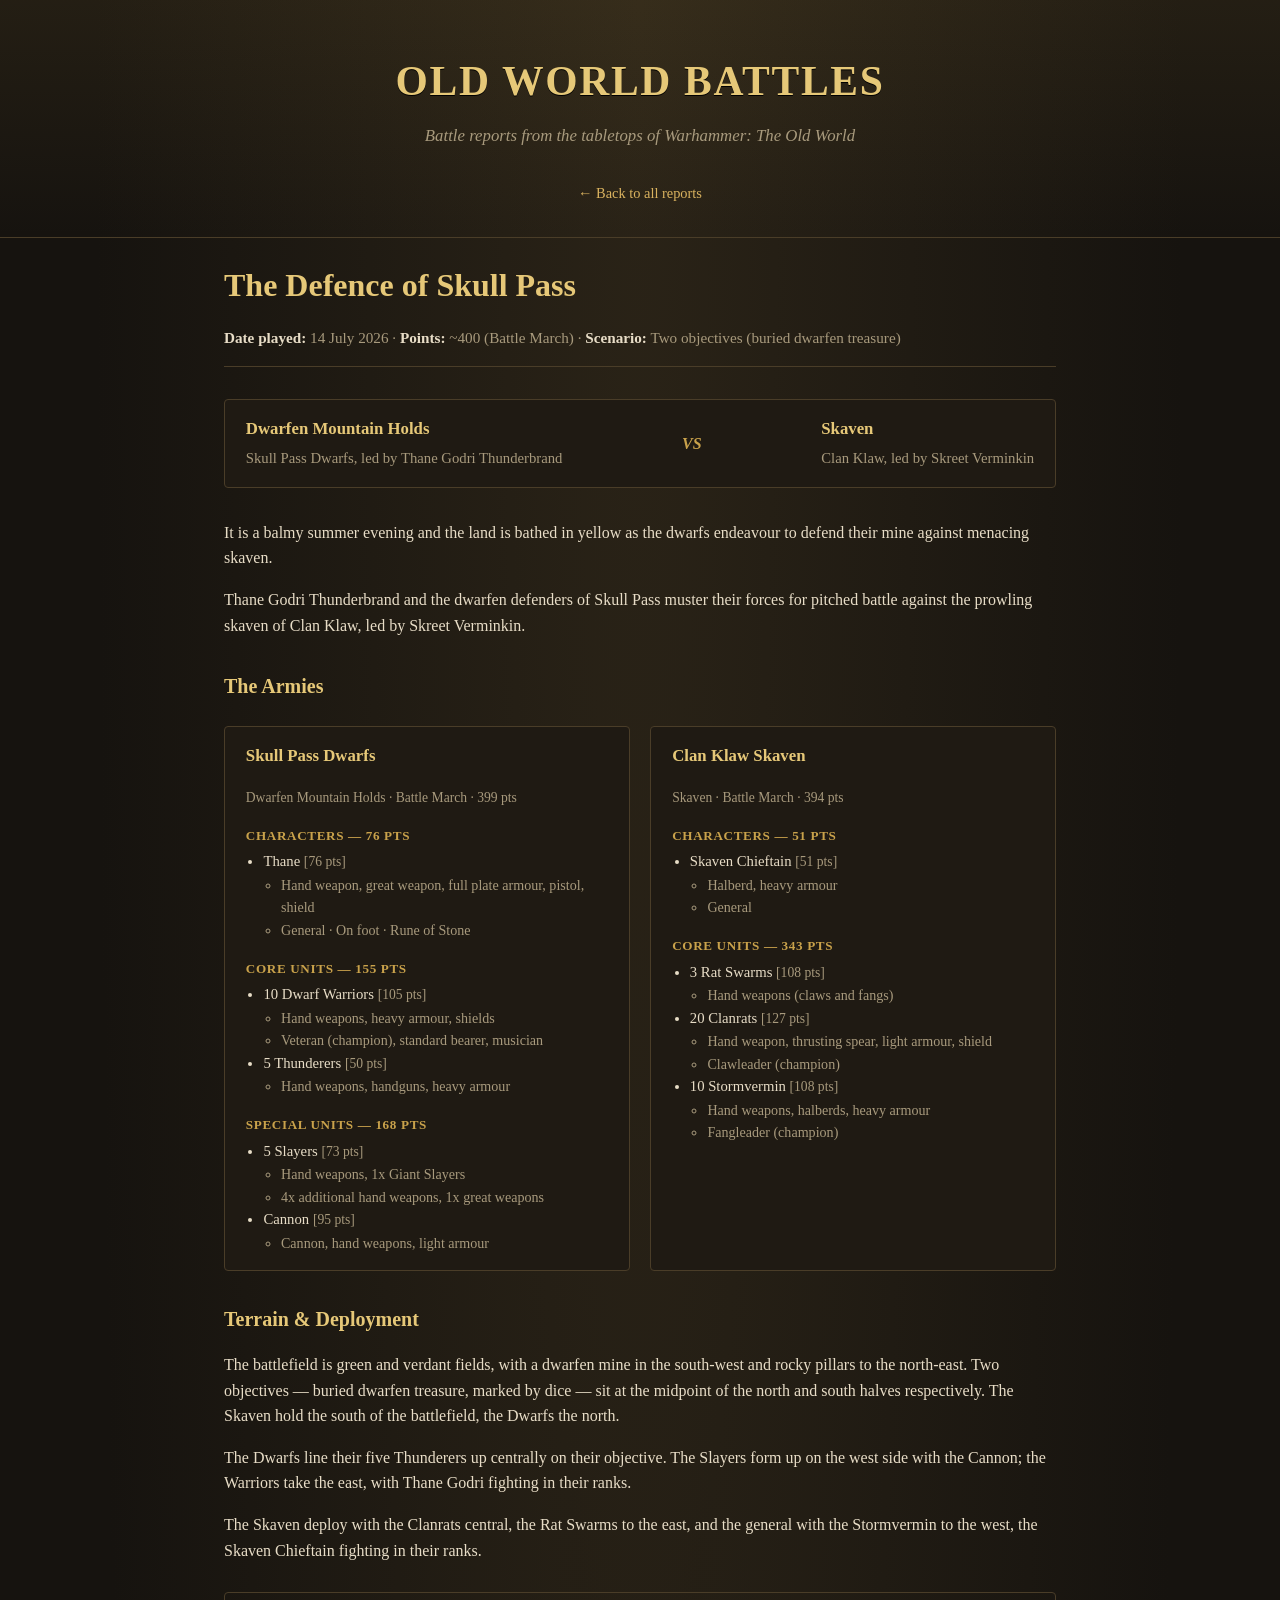
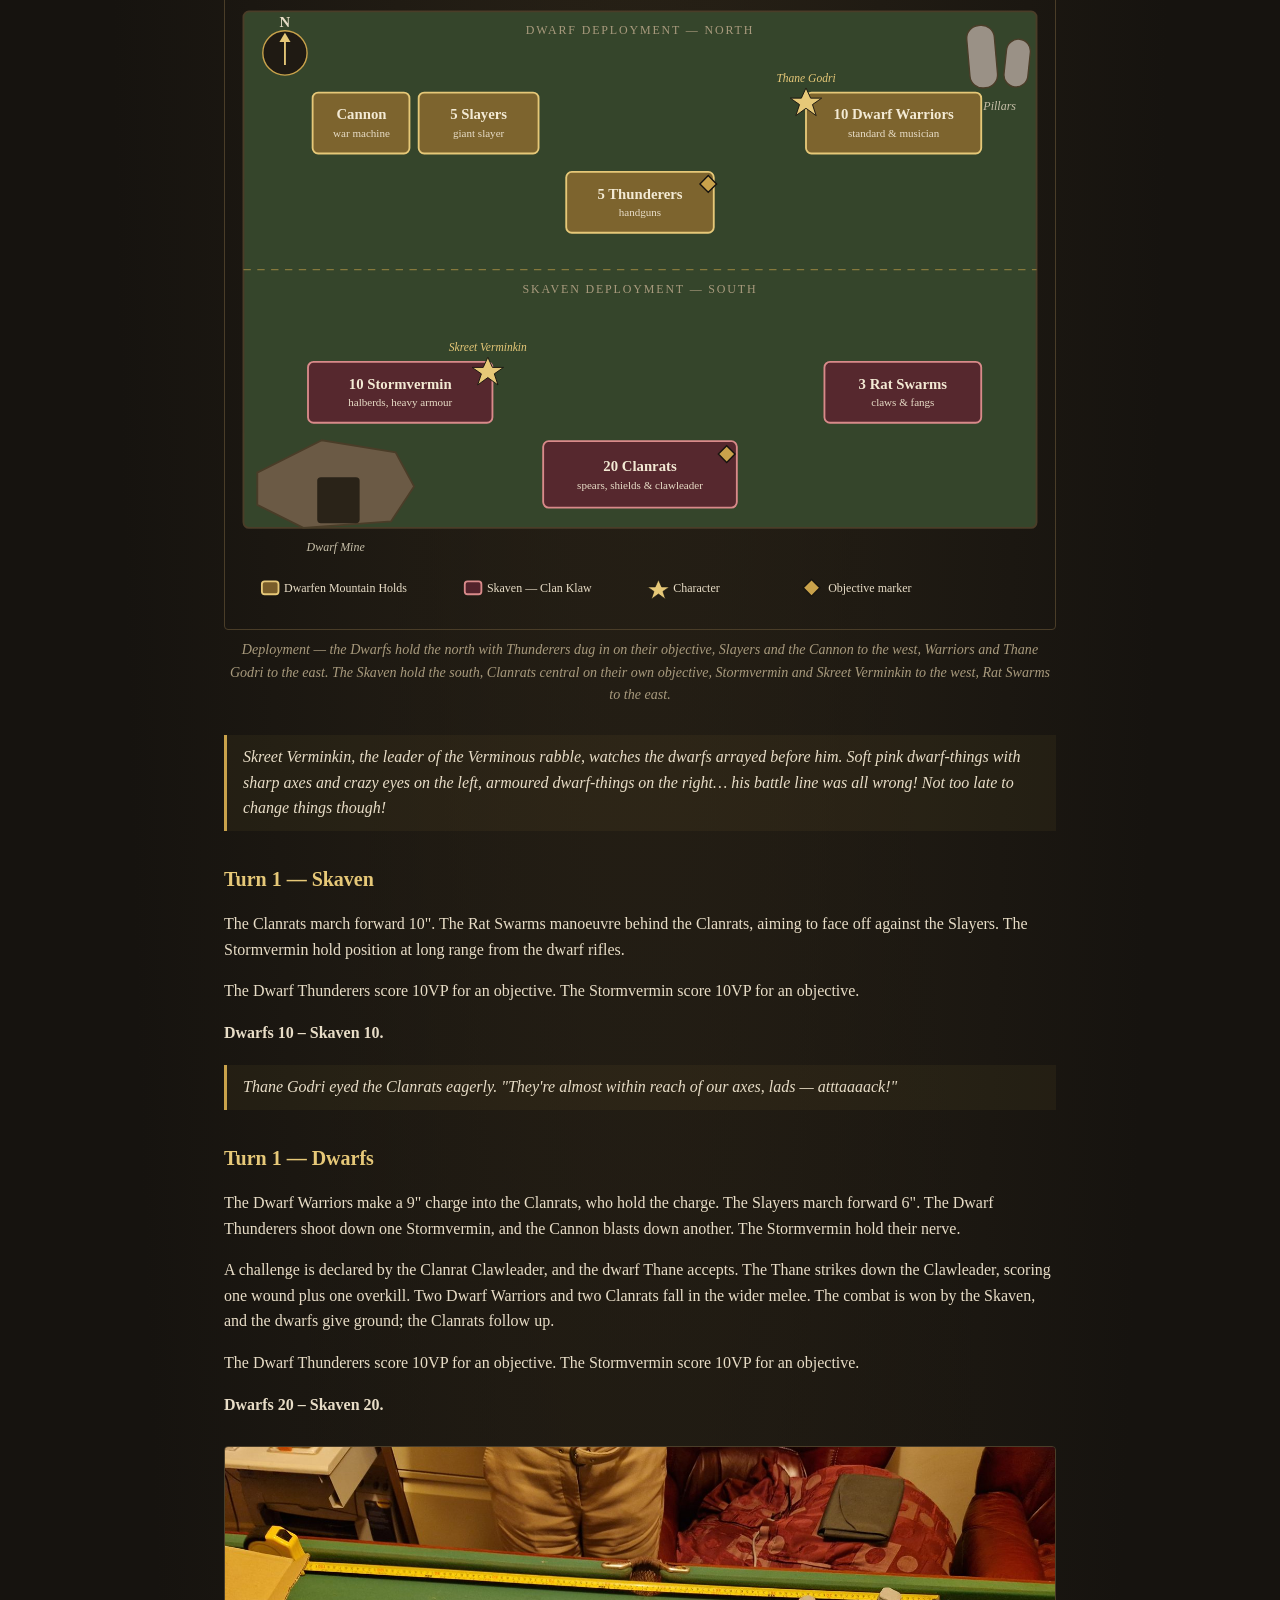
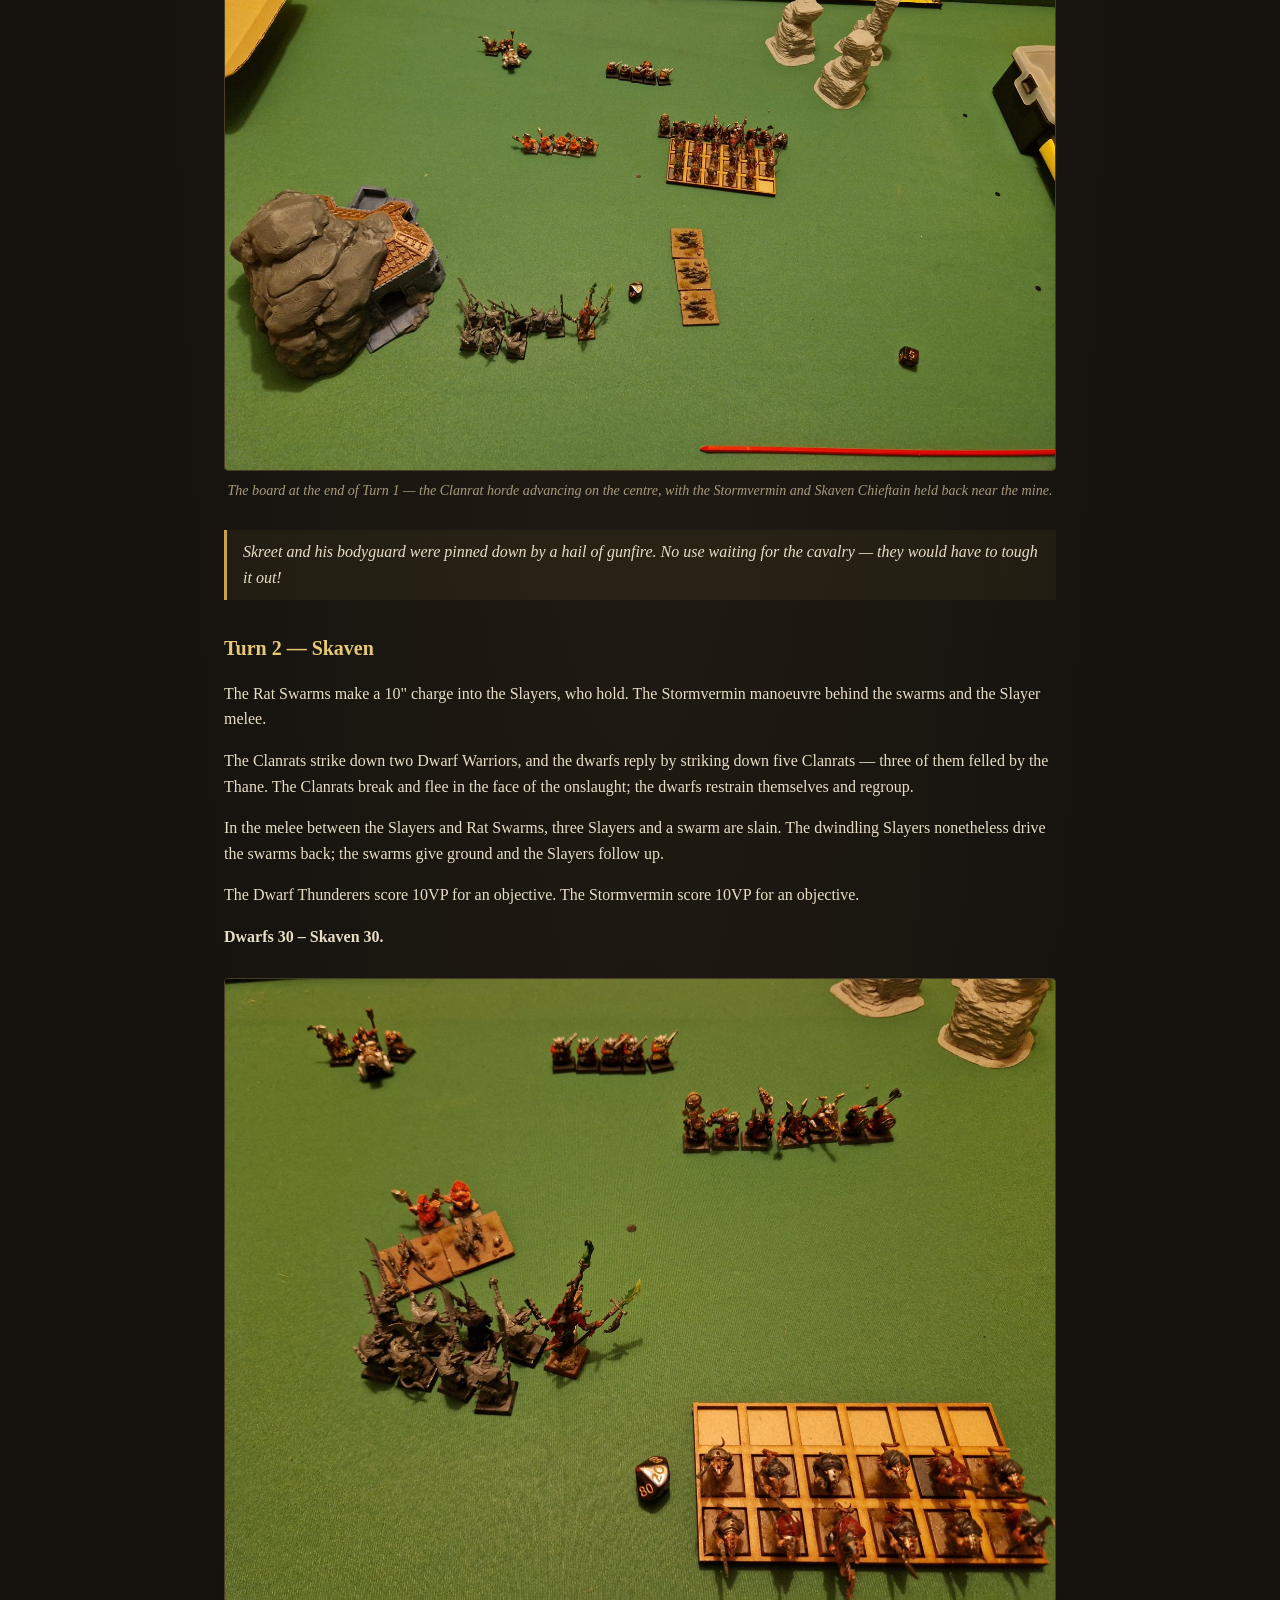
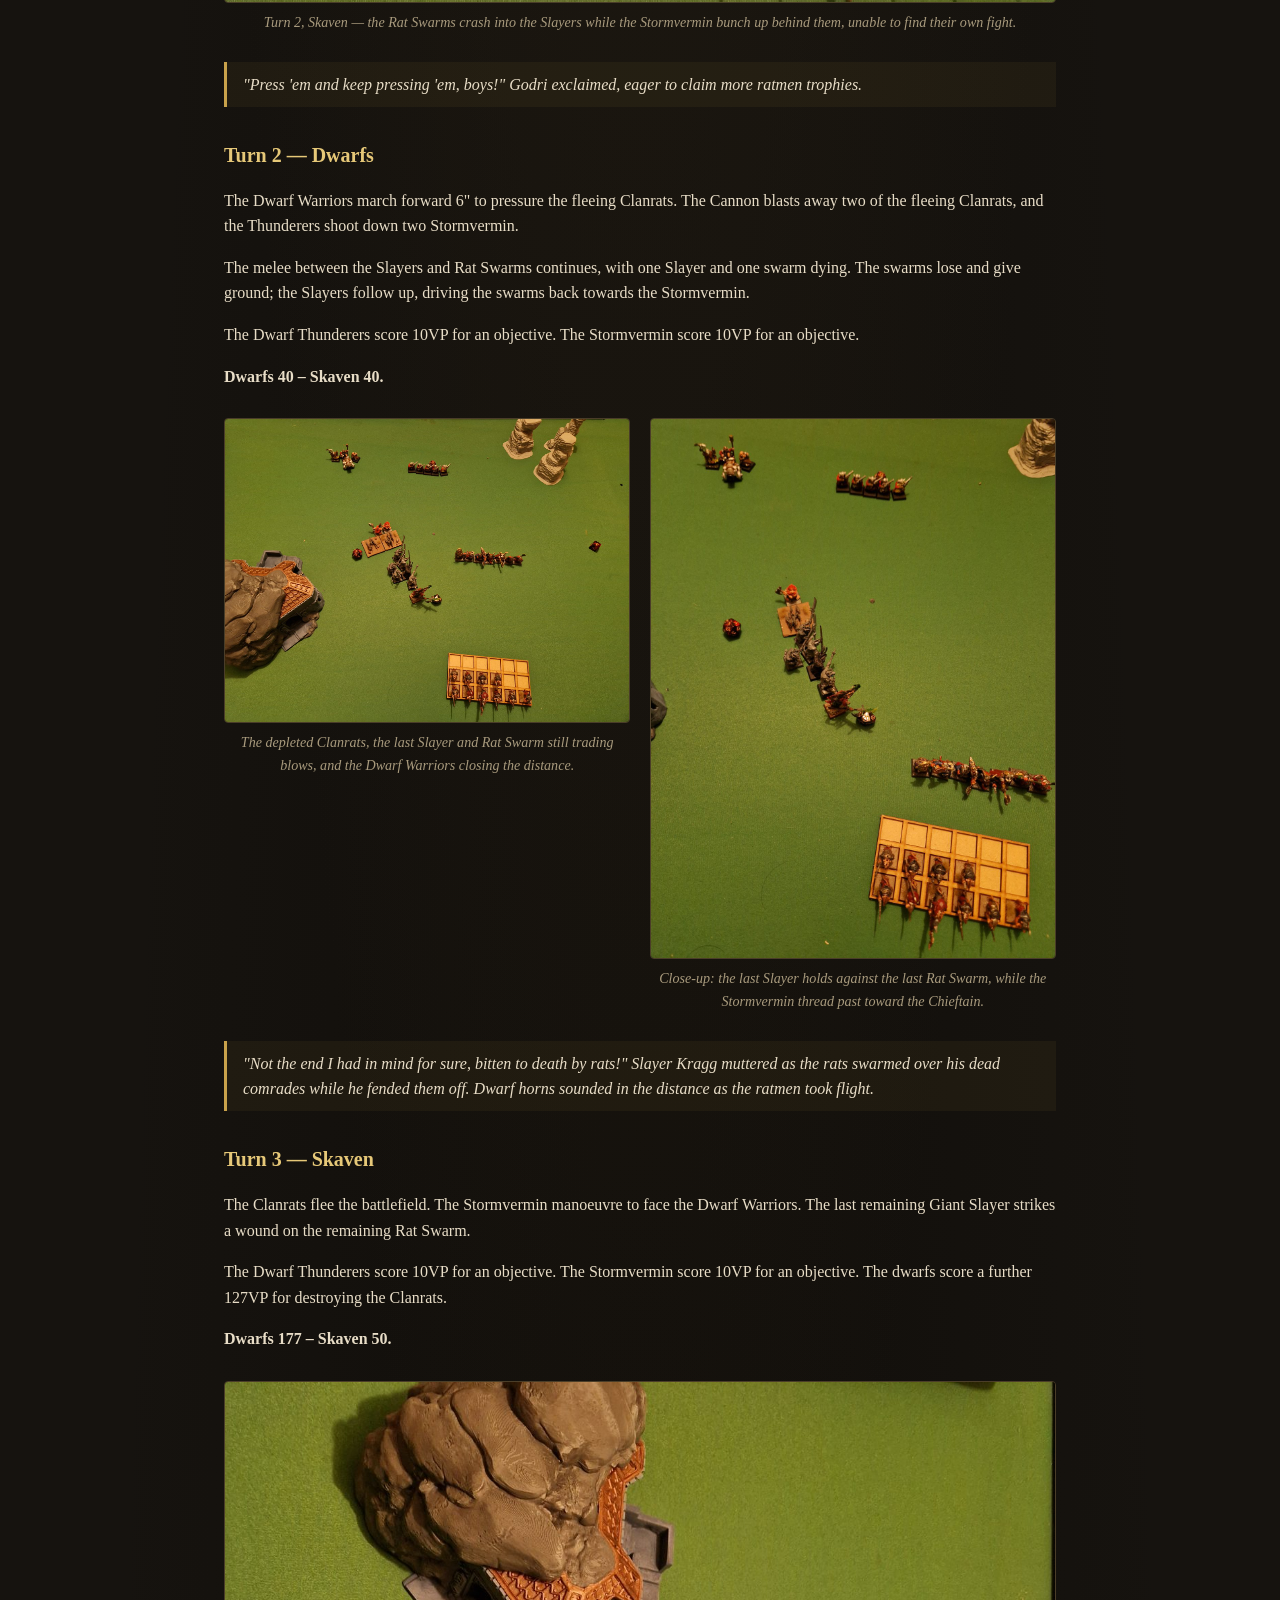
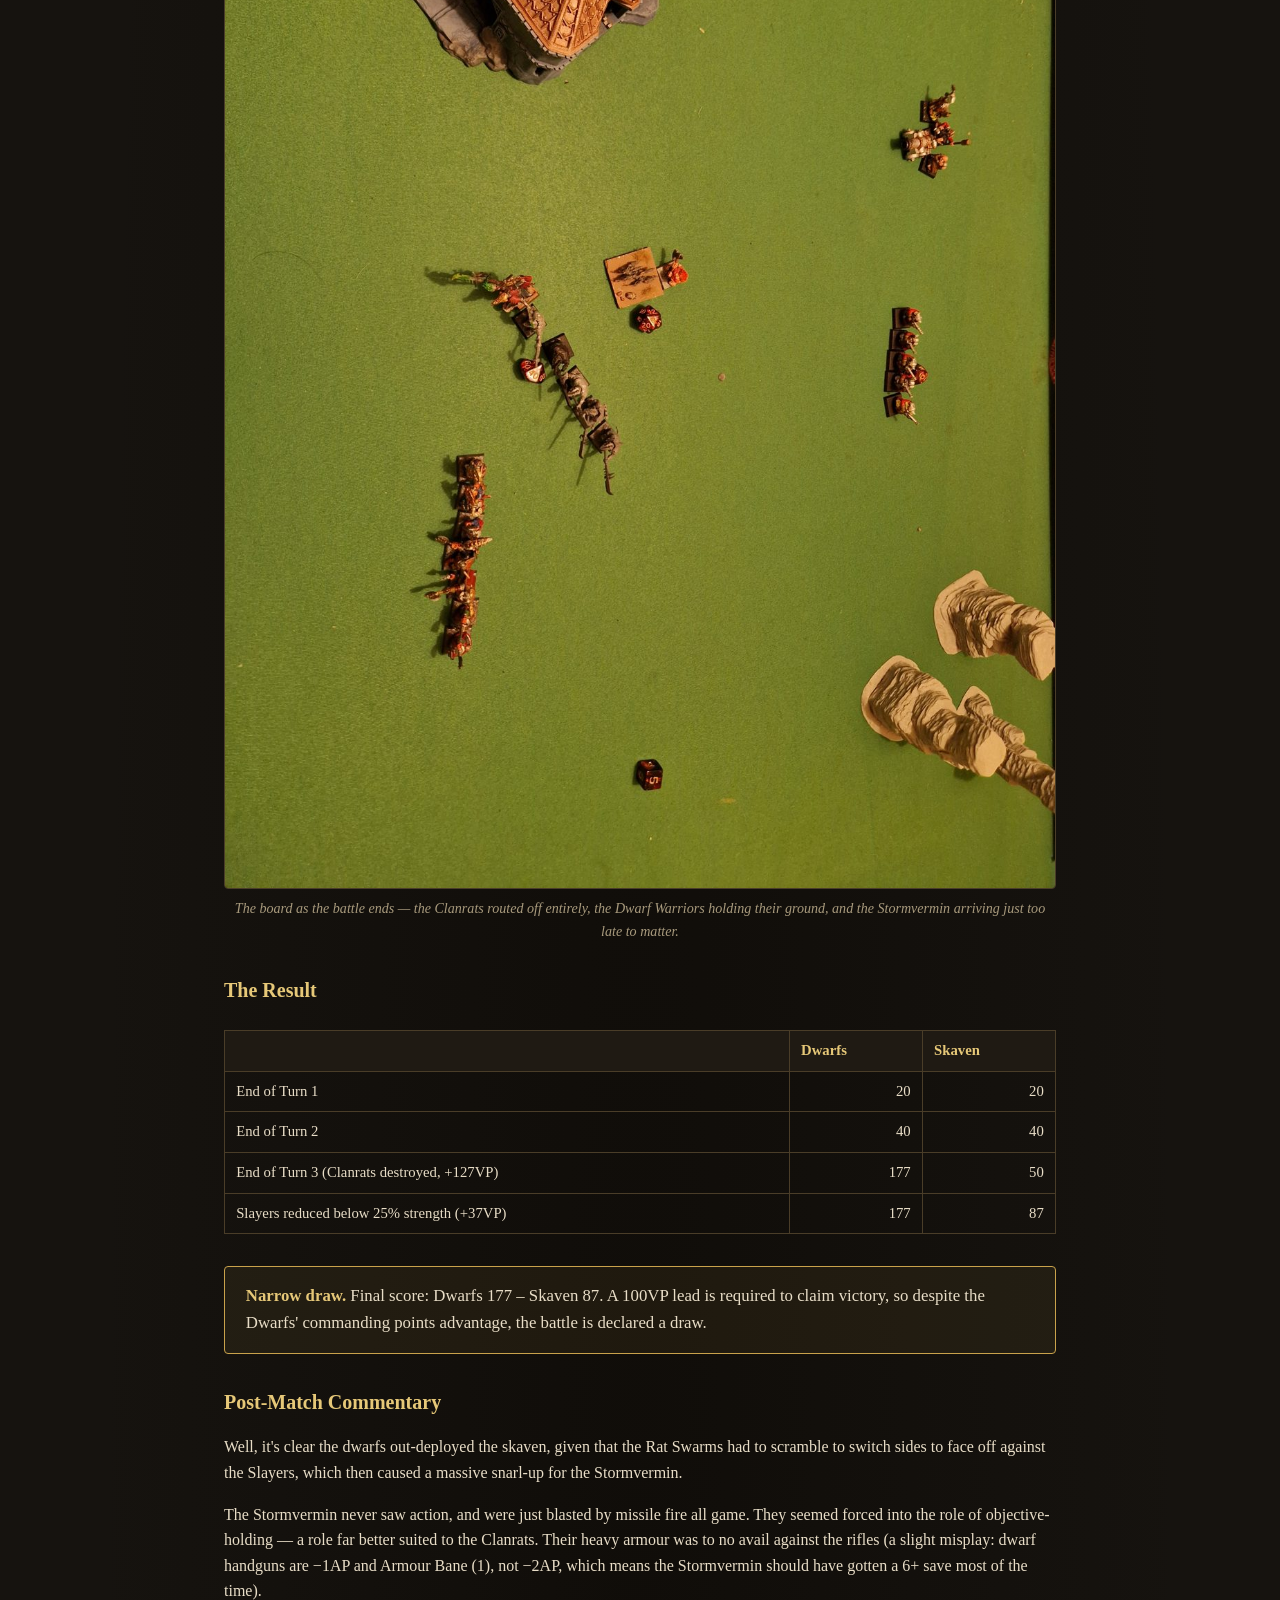
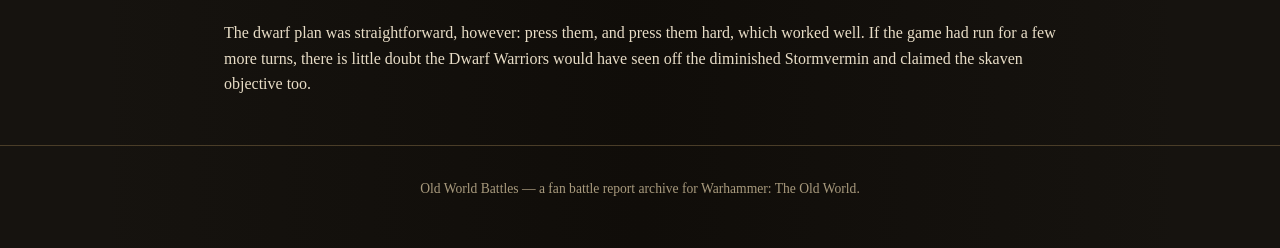
==== commit 6e9b6a35: "Fix Dwarf flank assignment in deployment prose and diagram Slayers and the Cannon were on the west s" ====
--- a/reports/2026-07-14-skull-pass-dwarfs-vs-skaven.html
+++ b/reports/2026-07-14-skull-pass-dwarfs-vs-skaven.html
@@ -159,8 +159,8 @@
       </p>
       <p>
         The Dwarfs line their five Thunderers up centrally on their objective. The
-        Slayers form up on the east side with the Cannon; the Warriors take the
-        west, with Thane Godri fighting in their ranks.
+        Slayers form up on the west side with the Cannon; the Warriors take the
+        east, with Thane Godri fighting in their ranks.
       </p>
       <p>
         The Skaven deploy with the Clanrats central, the Rat Swarms to the east,
@@ -217,11 +217,13 @@
           </g>
 
           <g>
-            <rect class="bm-dwarf-block" x="80" y="108" width="190" height="66" rx="6" />
-            <text class="bm-unit-name" x="175" y="137">10 Dwarf Warriors</text>
-            <text class="bm-unit-sub" x="175" y="156">standard &amp; musician</text>
-            <polygon class="bm-char-star" points="270,103 275,114 287,114 277,121 281,133 270,125 259,133 263,121 253,114 265,114" />
-            <text class="bm-char-label" x="270" y="96">Thane Godri</text>
+            <rect class="bm-dwarf-block" x="210" y="108" width="130" height="66" rx="6" />
+            <text class="bm-unit-name" x="275" y="137">5 Slayers</text>
+            <text class="bm-unit-sub" x="275" y="156">giant slayer</text>
+
+            <rect class="bm-dwarf-block" x="95" y="108" width="105" height="66" rx="6" />
+            <text class="bm-unit-name" x="148" y="137">Cannon</text>
+            <text class="bm-unit-sub" x="148" y="156">war machine</text>
           </g>
 
           <g>
@@ -232,13 +234,11 @@
           </g>
 
           <g>
-            <rect class="bm-dwarf-block" x="560" y="108" width="130" height="66" rx="6" />
-            <text class="bm-unit-name" x="625" y="137">5 Slayers</text>
-            <text class="bm-unit-sub" x="625" y="156">giant slayer</text>
-
-            <rect class="bm-dwarf-block" x="700" y="108" width="105" height="66" rx="6" />
-            <text class="bm-unit-name" x="752" y="137">Cannon</text>
-            <text class="bm-unit-sub" x="752" y="156">war machine</text>
+            <rect class="bm-dwarf-block" x="630" y="108" width="190" height="66" rx="6" />
+            <text class="bm-unit-name" x="725" y="137">10 Dwarf Warriors</text>
+            <text class="bm-unit-sub" x="725" y="156">standard &amp; musician</text>
+            <polygon class="bm-char-star" points="630,103 625,114 613,114 623,121 619,133 630,125 641,133 637,121 647,114 635,114" />
+            <text class="bm-char-label" x="630" y="96">Thane Godri</text>
           </g>
 
           <g>
@@ -273,7 +273,7 @@
             <text class="bm-legend-text" x="614" y="0">Objective marker</text>
           </g>
         </svg>
-        <figcaption>Deployment &mdash; the Dwarfs hold the north with Thunderers dug in on their objective, Slayers and the Cannon to the east, Warriors and Thane Godri to the west. The Skaven hold the south, Clanrats central on their own objective, Stormvermin and Skreet Verminkin to the west, Rat Swarms to the east.</figcaption>
+        <figcaption>Deployment &mdash; the Dwarfs hold the north with Thunderers dug in on their objective, Slayers and the Cannon to the west, Warriors and Thane Godri to the east. The Skaven hold the south, Clanrats central on their own objective, Stormvermin and Skreet Verminkin to the west, Rat Swarms to the east.</figcaption>
       </figure>
 
       <blockquote>
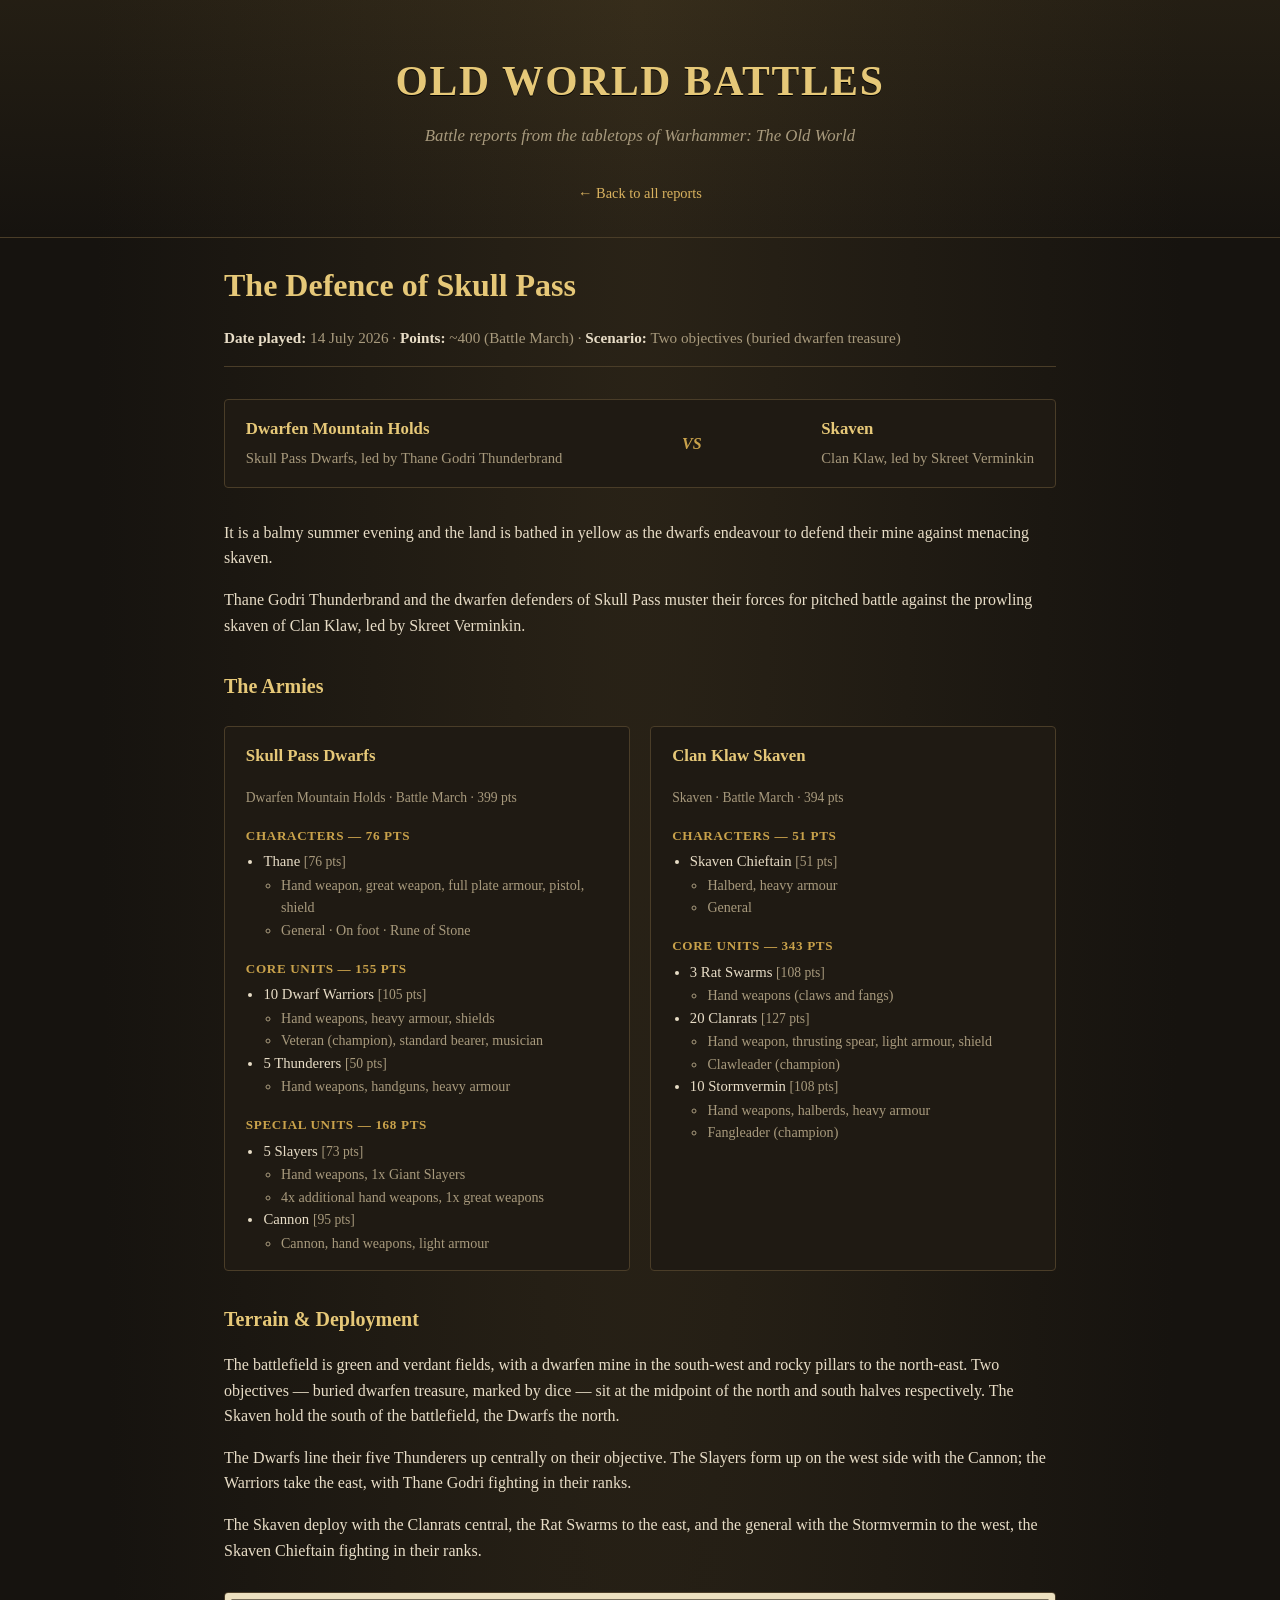
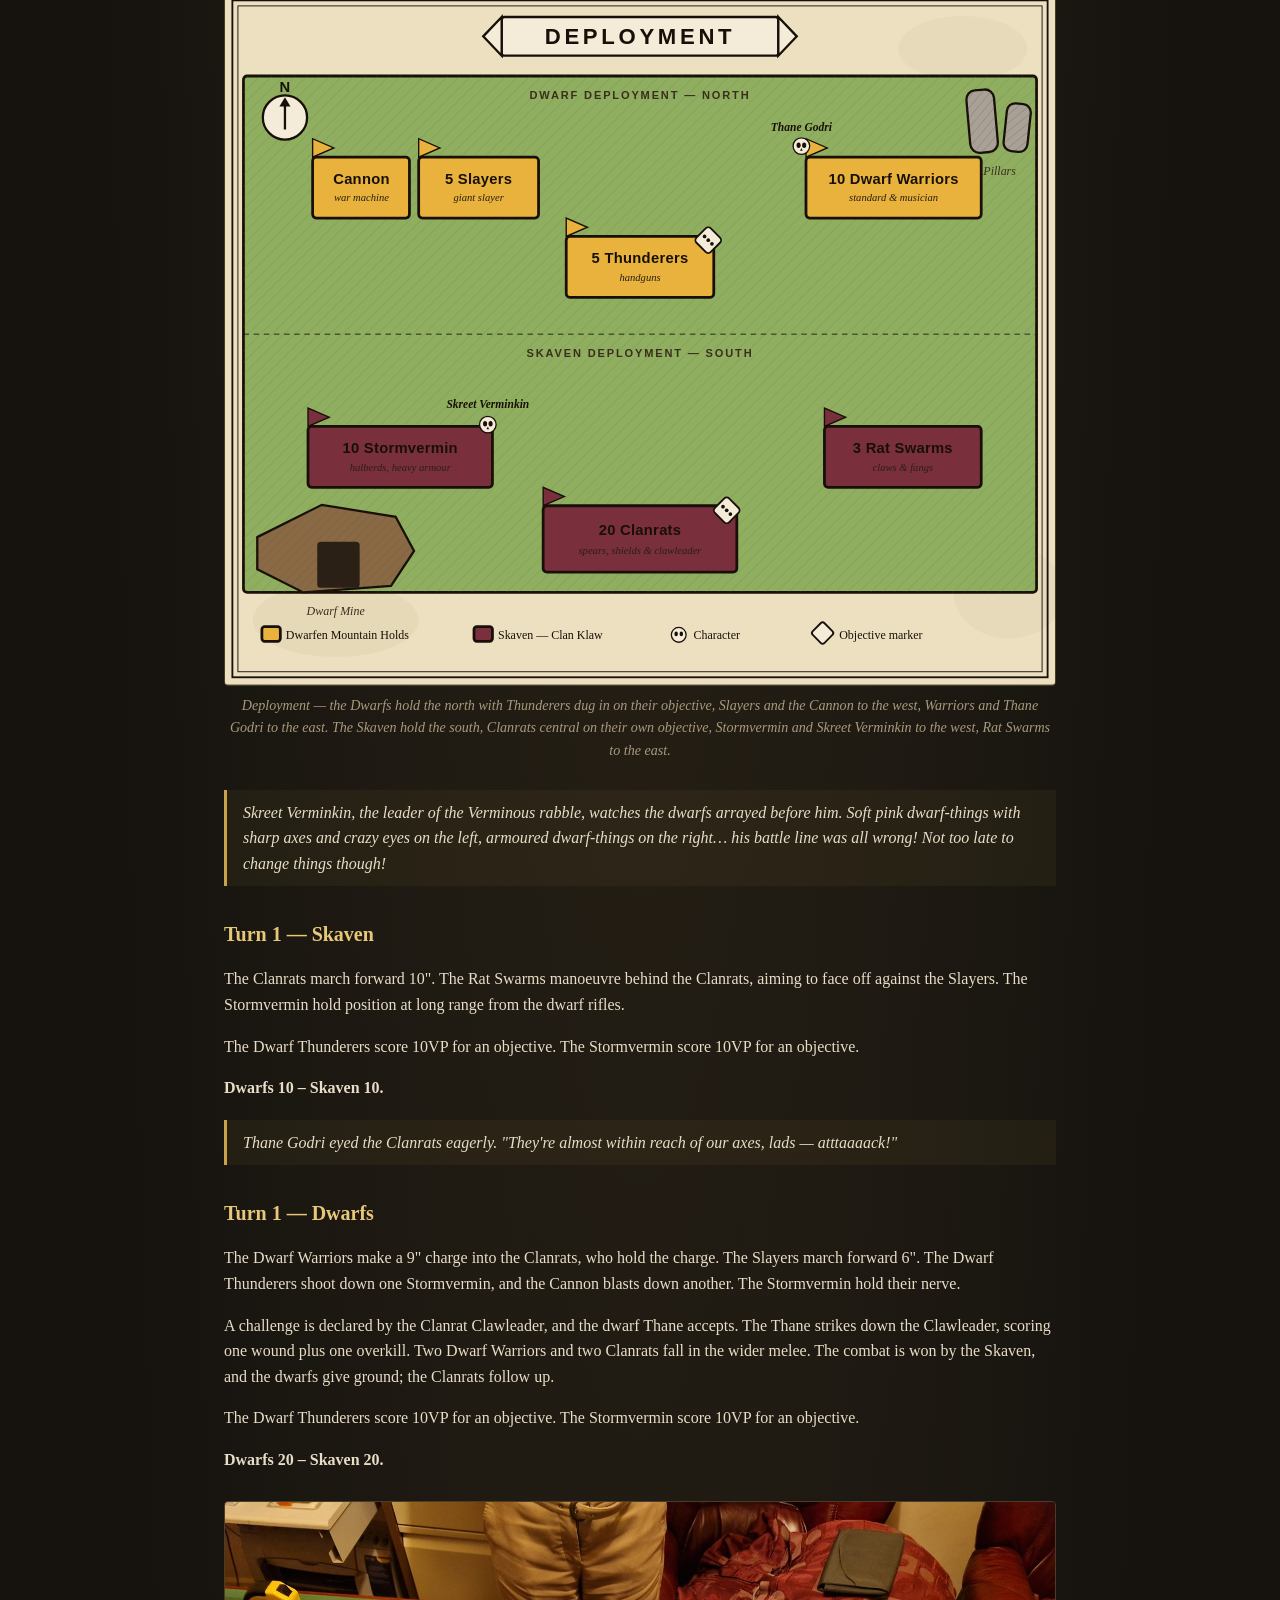
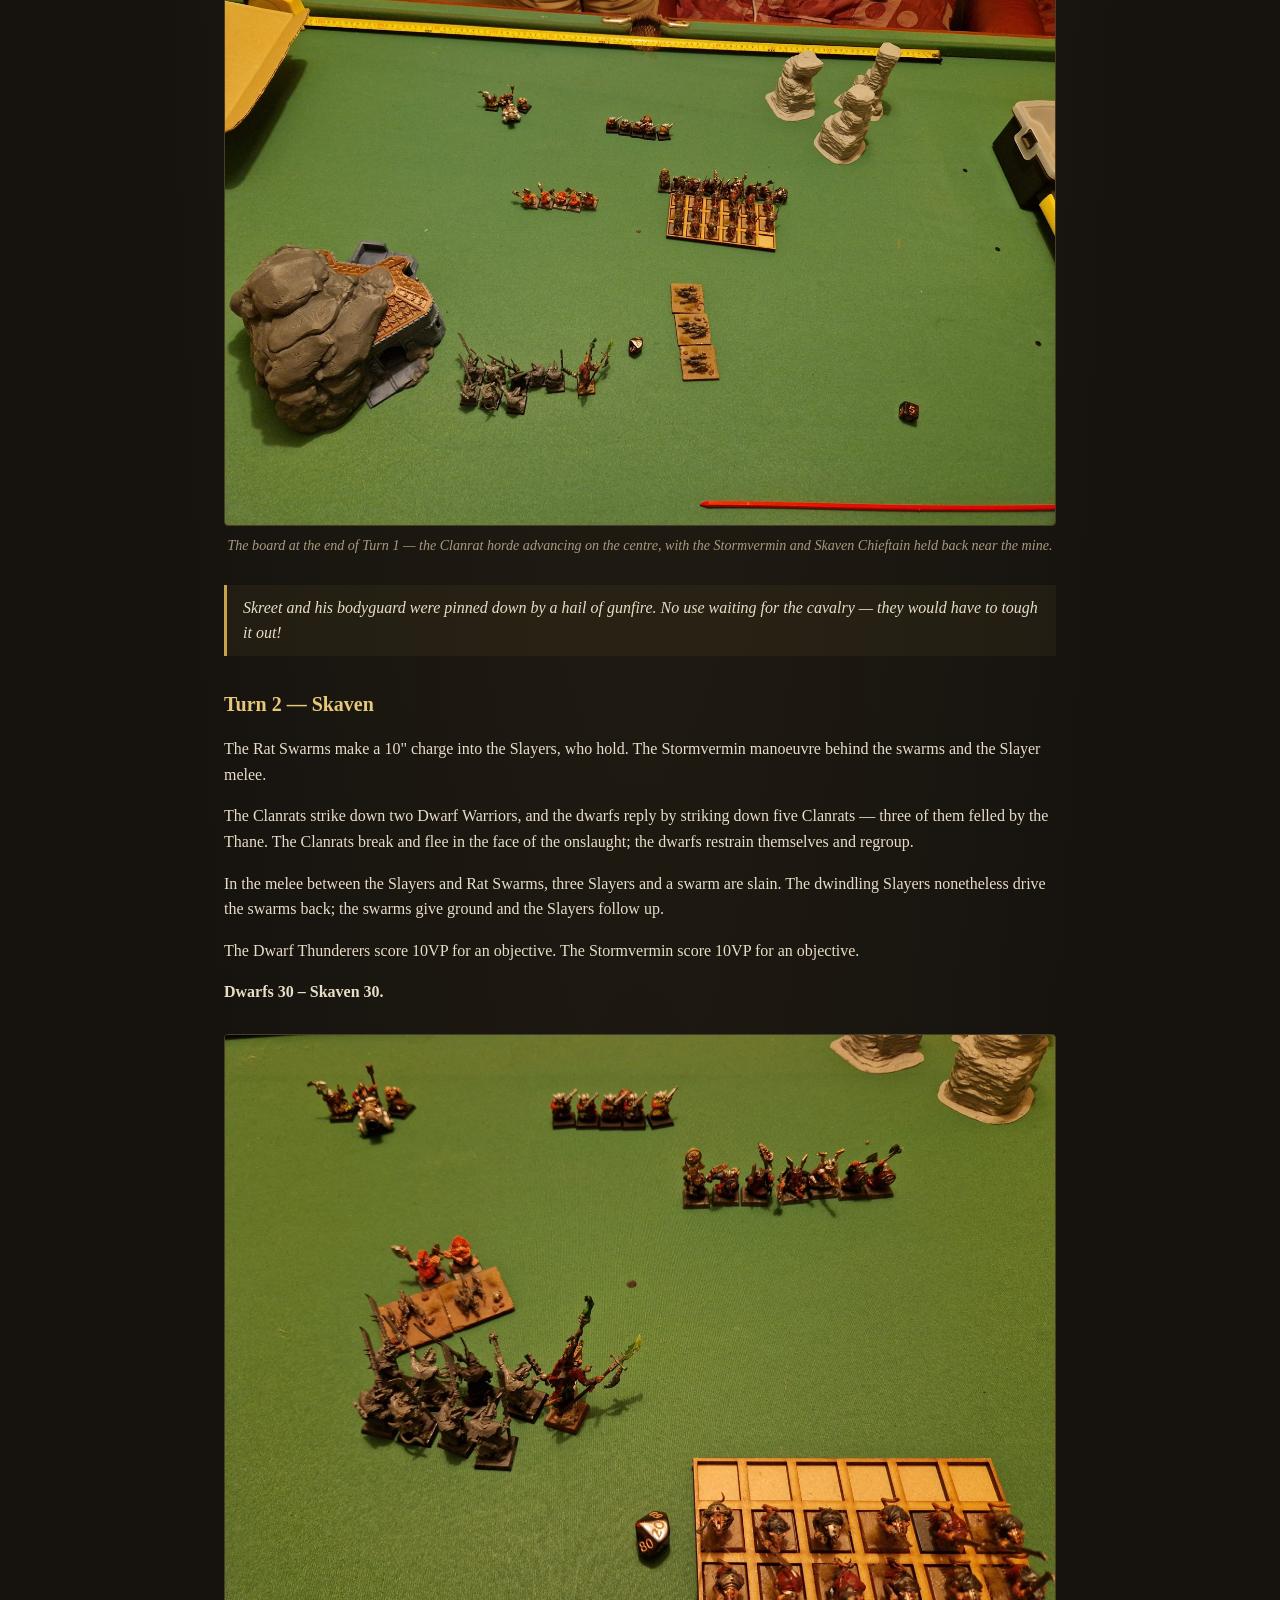
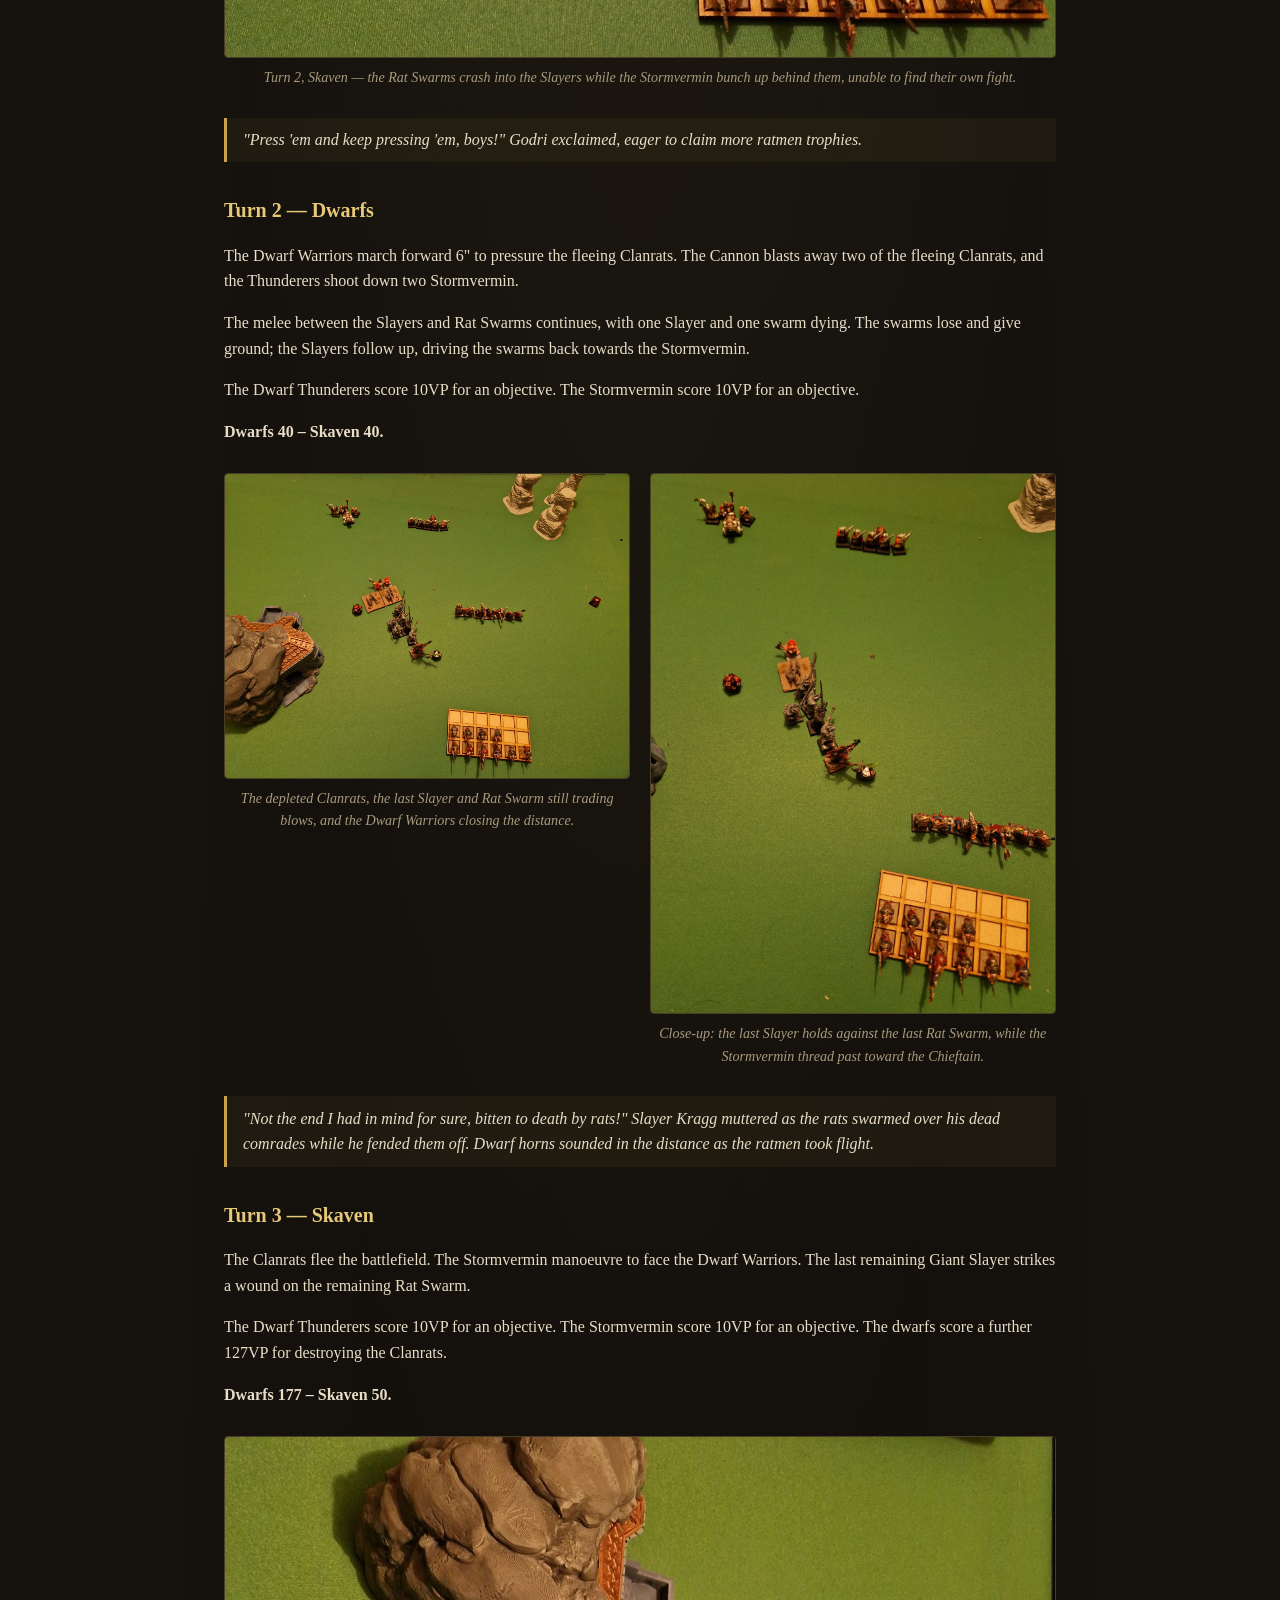
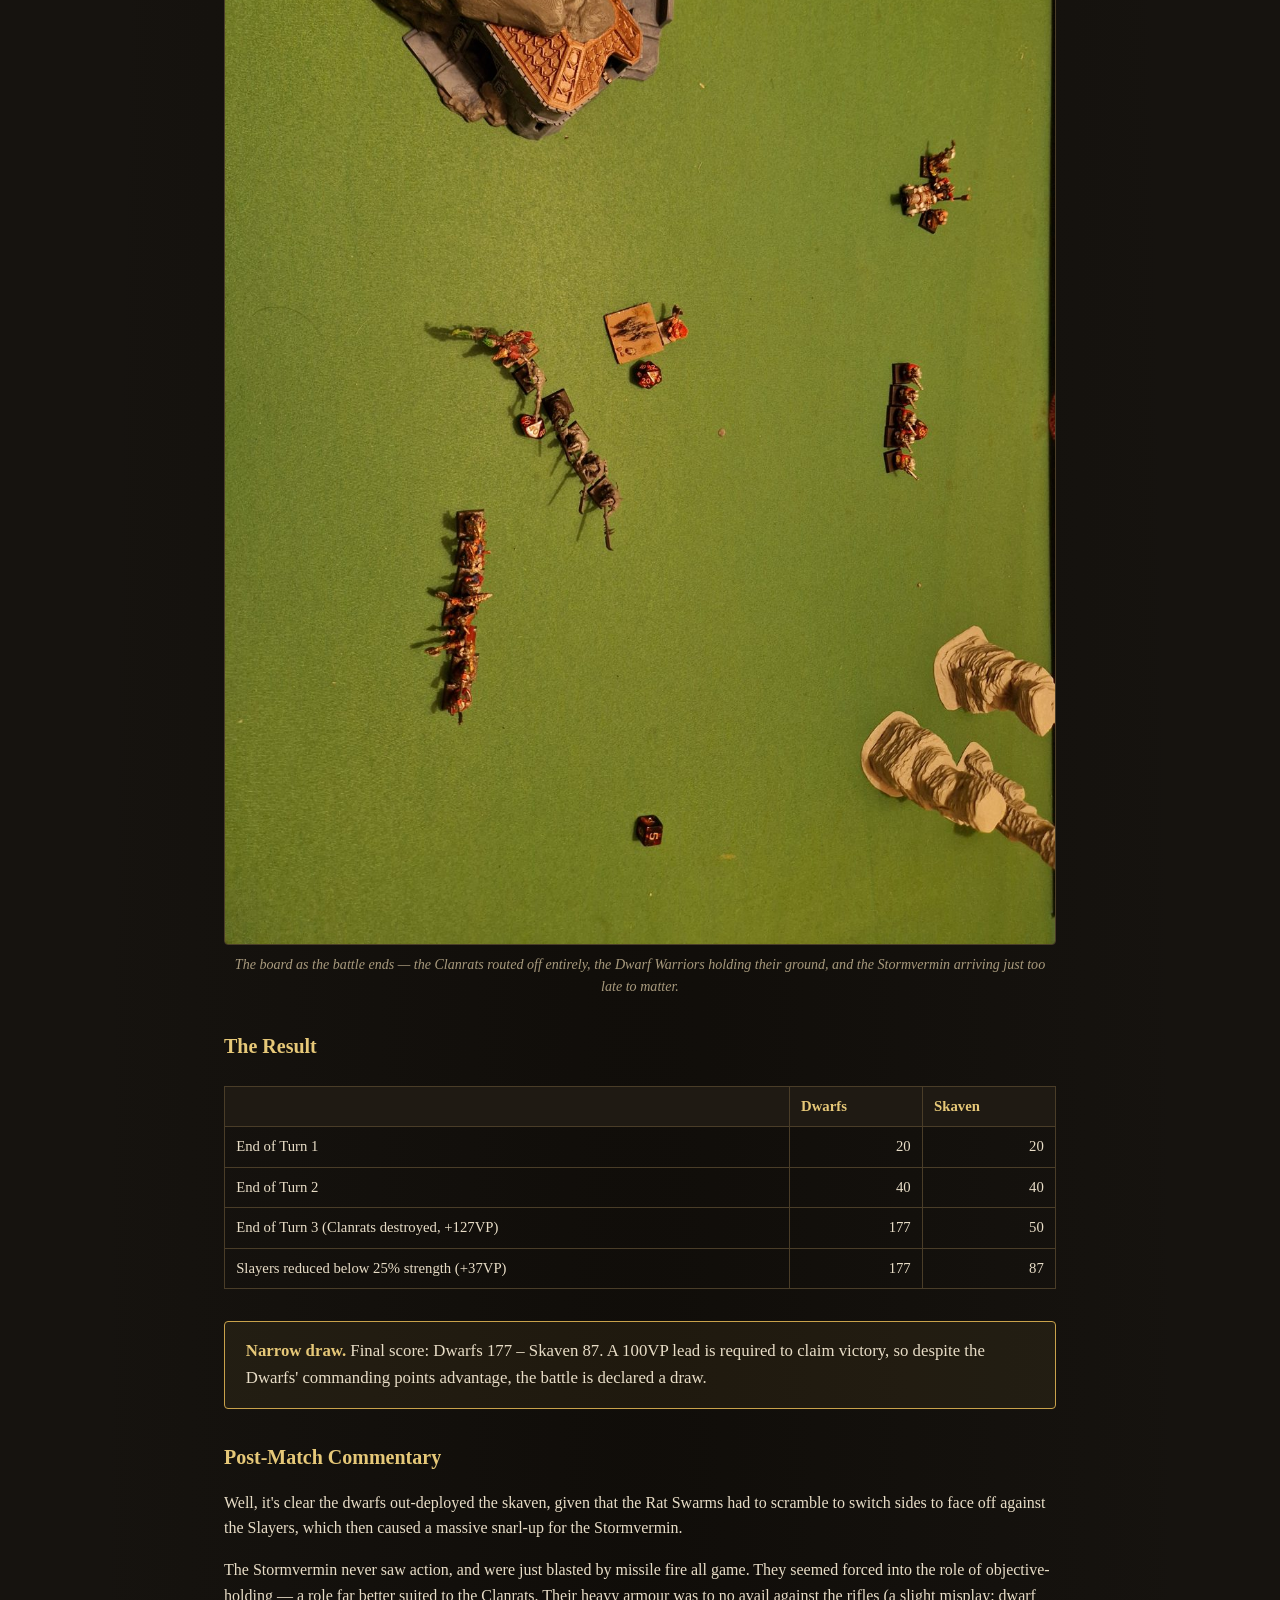
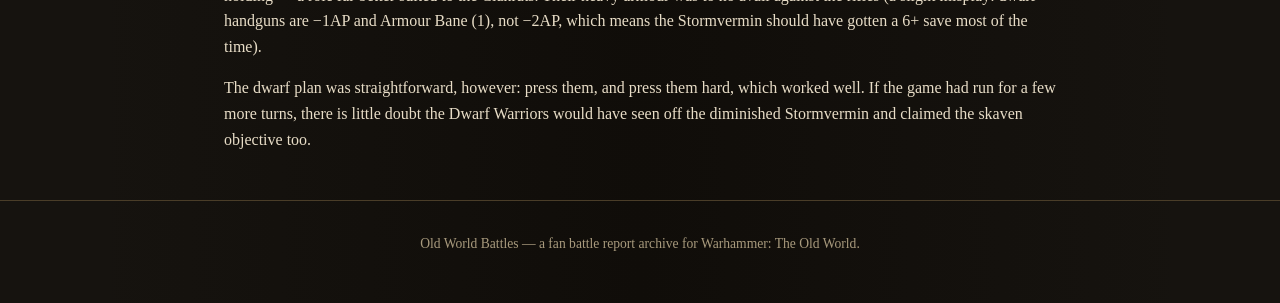
==== commit a64cbfaa: "Restyle deployment diagram in classic White Dwarf battle-map style Parchment page background, bold b" ====
--- a/reports/2026-07-14-skull-pass-dwarfs-vs-skaven.html
+++ b/reports/2026-07-14-skull-pass-dwarfs-vs-skaven.html
@@ -169,108 +169,183 @@
       </p>
 
       <figure class="report-photo">
-        <svg viewBox="0 0 900 690" xmlns="http://www.w3.org/2000/svg" font-family="Georgia, 'Palatino Linotype', serif" role="img" aria-label="Deployment map showing the Dwarfs in the north and Skaven in the south, with the dwarf mine in the south-west and rocky pillars in the north-east.">
+        <svg viewBox="0 0 900 750" xmlns="http://www.w3.org/2000/svg" role="img" aria-label="Deployment map showing the Dwarfs in the north and Skaven in the south, with the dwarf mine in the south-west and rocky pillars in the north-east.">
           <defs>
+            <pattern id="grassHatch" width="9" height="9" patternTransform="rotate(45)" patternUnits="userSpaceOnUse">
+              <line x1="0" y1="0" x2="0" y2="9" stroke="#5f7a3f" stroke-width="1" opacity="0.4" />
+            </pattern>
+            <pattern id="rockHatch" width="7" height="7" patternTransform="rotate(45)" patternUnits="userSpaceOnUse">
+              <line x1="0" y1="0" x2="0" y2="7" stroke="#5a4a38" stroke-width="1" opacity="0.45" />
+            </pattern>
             <style>
-              .bm-field { fill: #35452b; stroke: #4a3d28; stroke-width: 2; }
-              .bm-midline { stroke: #c9a24b; stroke-width: 1.5; stroke-dasharray: 8 7; opacity: 0.55; }
-              .bm-terrain-mine { fill: #6b5a45; stroke: #4a3d28; stroke-width: 2; }
-              .bm-terrain-mine-door { fill: #2a2318; }
-              .bm-terrain-pillar { fill: #9a9186; stroke: #4a3d28; stroke-width: 1.5; }
-              .bm-obj-badge { fill: #c9a24b; stroke: #16130f; stroke-width: 1.5; }
-              .bm-dwarf-block { fill: #8a6a2f; fill-opacity: 0.85; stroke: #e6c878; stroke-width: 2; }
-              .bm-skaven-block { fill: #5c2430; fill-opacity: 0.85; stroke: #d98a8a; stroke-width: 2; }
-              .bm-unit-name { fill: #f3ead4; font-size: 16px; font-weight: bold; text-anchor: middle; }
-              .bm-unit-sub { fill: #e8ddc7; font-size: 12px; text-anchor: middle; }
-              .bm-char-star { fill: #e6c878; stroke: #16130f; stroke-width: 1; }
-              .bm-char-label { fill: #e6c878; font-size: 12.5px; font-style: italic; text-anchor: middle; }
-              .bm-compass-label { fill: #e8ddc7; font-size: 16px; font-weight: bold; text-anchor: middle; }
-              .bm-terrain-label { fill: #c7bfa8; font-size: 13px; font-style: italic; text-anchor: middle; }
-              .bm-zone-label { fill: #a89a7d; font-size: 13px; letter-spacing: 2px; text-anchor: middle; }
-              .bm-legend-text { fill: #e8ddc7; font-size: 13px; }
+              .wd-page { fill: #ece0c0; }
+              .wd-blot { fill: #b8a67c; }
+              .wd-field { fill: #8fae5f; stroke: #181008; stroke-width: 3; }
+              .wd-midline { stroke: #181008; stroke-width: 1.5; stroke-dasharray: 6 5; opacity: 0.55; }
+              .wd-mine { fill: #8a6a45; stroke: #181008; stroke-width: 2.5; }
+              .wd-mine-door { fill: #2a2015; }
+              .wd-pillar { fill: #a9a196; stroke: #181008; stroke-width: 2.5; }
+              .wd-dwarf { fill: #e8b23c; stroke: #181008; stroke-width: 3; }
+              .wd-skaven { fill: #7a2f3d; stroke: #181008; stroke-width: 3; }
+              .wd-unit-name { fill: #181008; font-family: Arial, Helvetica, sans-serif; font-size: 16px; font-weight: 800; text-anchor: middle; letter-spacing: 0.3px; }
+              .wd-unit-sub { fill: #2a2015; font-family: Georgia, serif; font-size: 11.5px; font-style: italic; text-anchor: middle; }
+              .wd-skull { fill: #f4ecd8; stroke: #181008; stroke-width: 1.4; }
+              .wd-char-label { fill: #181008; font-family: Georgia, serif; font-size: 12.5px; font-style: italic; font-weight: bold; text-anchor: middle; }
+              .wd-obj { fill: #f4ecd8; stroke: #181008; stroke-width: 2; }
+              .wd-obj-pip { fill: #181008; }
+              .wd-compass-bg { fill: #f4ecd8; stroke: #181008; stroke-width: 2.5; }
+              .wd-terrain-label { fill: #3a2f1e; font-family: Georgia, serif; font-size: 13px; font-style: italic; text-anchor: middle; }
+              .wd-zone-label { fill: #3a2f1e; font-family: Arial, Helvetica, sans-serif; font-size: 12px; font-weight: 700; letter-spacing: 2px; text-anchor: middle; }
+              .wd-legend-text { fill: #181008; font-family: Georgia, serif; font-size: 13px; }
+              .wd-title-text { fill: #181008; font-family: Arial, Helvetica, sans-serif; font-size: 24px; font-weight: 900; letter-spacing: 4px; text-anchor: middle; }
+              .wd-pennant { stroke: #181008; stroke-width: 1.5; }
             </style>
           </defs>
 
-          <rect class="bm-field" x="20" y="20" width="860" height="560" rx="6" />
-          <line class="bm-midline" x1="20" y1="300" x2="880" y2="300" />
-
-          <text class="bm-zone-label" x="450" y="45">DWARF DEPLOYMENT &mdash; NORTH</text>
-          <text class="bm-zone-label" x="450" y="325">SKAVEN DEPLOYMENT &mdash; SOUTH</text>
-
-          <g transform="translate(65,65)">
-            <circle r="24" fill="#1f1a13" stroke="#c9a24b" stroke-width="1.5" />
-            <line x1="0" y1="13" x2="0" y2="-14" stroke="#e6c878" stroke-width="2" />
-            <polygon points="0,-22 -6,-12 6,-12" fill="#e6c878" />
-            <text class="bm-compass-label" x="0" y="-28">N</text>
-          </g>
-
-          <g>
-            <rect class="bm-terrain-pillar" x="806" y="35" width="30" height="68" rx="14" transform="rotate(-5 821 69)" />
-            <rect class="bm-terrain-pillar" x="846" y="50" width="26" height="52" rx="13" transform="rotate(6 859 76)" />
-            <text class="bm-terrain-label" x="840" y="127" font-size="12">Pillars</text>
-          </g>
-
-          <g>
-            <polygon class="bm-terrain-mine" points="35,520 105,485 185,498 205,535 180,573 85,580 35,555" />
-            <rect class="bm-terrain-mine-door" x="100" y="525" width="46" height="50" rx="4" />
-            <text class="bm-terrain-label" x="120" y="605">Dwarf Mine</text>
-          </g>
-
-          <g>
-            <rect class="bm-dwarf-block" x="210" y="108" width="130" height="66" rx="6" />
-            <text class="bm-unit-name" x="275" y="137">5 Slayers</text>
-            <text class="bm-unit-sub" x="275" y="156">giant slayer</text>
-
-            <rect class="bm-dwarf-block" x="95" y="108" width="105" height="66" rx="6" />
-            <text class="bm-unit-name" x="148" y="137">Cannon</text>
-            <text class="bm-unit-sub" x="148" y="156">war machine</text>
-          </g>
-
-          <g>
-            <rect class="bm-dwarf-block" x="370" y="194" width="160" height="66" rx="6" />
-            <text class="bm-unit-name" x="450" y="223">5 Thunderers</text>
-            <text class="bm-unit-sub" x="450" y="242">handguns</text>
-            <polygon class="bm-obj-badge" points="524,198 533,207 524,216 515,207" />
-          </g>
-
-          <g>
-            <rect class="bm-dwarf-block" x="630" y="108" width="190" height="66" rx="6" />
-            <text class="bm-unit-name" x="725" y="137">10 Dwarf Warriors</text>
-            <text class="bm-unit-sub" x="725" y="156">standard &amp; musician</text>
-            <polygon class="bm-char-star" points="630,103 625,114 613,114 623,121 619,133 630,125 641,133 637,121 647,114 635,114" />
-            <text class="bm-char-label" x="630" y="96">Thane Godri</text>
-          </g>
-
-          <g>
-            <rect class="bm-skaven-block" x="90" y="400" width="200" height="66" rx="6" />
-            <text class="bm-unit-name" x="190" y="429">10 Stormvermin</text>
-            <text class="bm-unit-sub" x="190" y="448">halberds, heavy armour</text>
-            <polygon class="bm-char-star" points="285,395 290,406 302,406 292,413 296,425 285,417 274,425 278,413 268,406 280,406" />
-            <text class="bm-char-label" x="285" y="388">Skreet Verminkin</text>
-          </g>
-
-          <g>
-            <rect class="bm-skaven-block" x="345" y="486" width="210" height="72" rx="6" />
-            <text class="bm-unit-name" x="450" y="518">20 Clanrats</text>
-            <text class="bm-unit-sub" x="450" y="538">spears, shields &amp; clawleader</text>
-            <polygon class="bm-obj-badge" points="544,491 553,500 544,509 535,500" />
-          </g>
-
-          <g>
-            <rect class="bm-skaven-block" x="650" y="400" width="170" height="66" rx="6" />
-            <text class="bm-unit-name" x="735" y="429">3 Rat Swarms</text>
-            <text class="bm-unit-sub" x="735" y="448">claws &amp; fangs</text>
-          </g>
-
-          <g transform="translate(40,650)">
-            <rect x="0" y="-12" width="18" height="14" class="bm-dwarf-block" rx="3" />
-            <text class="bm-legend-text" x="24" y="0">Dwarfen Mountain Holds</text>
-            <rect x="220" y="-12" width="18" height="14" class="bm-skaven-block" rx="3" />
-            <text class="bm-legend-text" x="244" y="0">Skaven &mdash; Clan Klaw</text>
-            <polygon class="bm-char-star" transform="translate(430,-6) scale(0.7)" points="0,-11 5,0 17,0 7,7 11,19 0,11 -11,19 -7,7 -17,0 -5,0" />
-            <text class="bm-legend-text" x="446" y="0">Character</text>
-            <polygon class="bm-obj-badge" points="596,-14 605,-5 596,4 587,-5" />
-            <text class="bm-legend-text" x="614" y="0">Objective marker</text>
+          <!-- Parchment page -->
+          <rect class="wd-page" x="0" y="0" width="900" height="750" />
+          <ellipse class="wd-blot" cx="120" cy="680" rx="90" ry="40" opacity="0.12" />
+          <ellipse class="wd-blot" cx="800" cy="60" rx="70" ry="35" opacity="0.1" />
+          <ellipse class="wd-blot" cx="850" cy="650" rx="60" ry="50" opacity="0.1" />
+          <rect x="8" y="8" width="884" height="734" fill="none" stroke="#181008" stroke-width="2" />
+          <rect x="14" y="14" width="872" height="722" fill="none" stroke="#181008" stroke-width="1" />
+
+          <!-- Title banner -->
+          <g>
+            <rect x="300" y="26" width="300" height="42" rx="3" fill="#f4ecd8" stroke="#181008" stroke-width="2.5" />
+            <polygon points="300,26 280,47 300,68" fill="#f4ecd8" stroke="#181008" stroke-width="2.5" />
+            <polygon points="600,26 620,47 600,68" fill="#f4ecd8" stroke="#181008" stroke-width="2.5" />
+            <text class="wd-title-text" x="450" y="55">DEPLOYMENT</text>
+          </g>
+
+          <!-- Battlefield -->
+          <rect class="wd-field" x="20" y="90" width="860" height="560" rx="4" />
+          <rect x="20" y="90" width="860" height="560" rx="4" fill="url(#grassHatch)" />
+          <line class="wd-midline" x1="20" y1="370" x2="880" y2="370" />
+
+          <text class="wd-zone-label" x="450" y="115">DWARF DEPLOYMENT &mdash; NORTH</text>
+          <text class="wd-zone-label" x="450" y="395">SKAVEN DEPLOYMENT &mdash; SOUTH</text>
+
+          <!-- Compass -->
+          <g transform="translate(65,135)">
+            <circle r="24" class="wd-compass-bg" />
+            <line x1="0" y1="13" x2="0" y2="-14" stroke="#181008" stroke-width="2.5" />
+            <polygon points="0,-22 -6,-12 6,-12" fill="#181008" />
+            <text x="0" y="-28" text-anchor="middle" font-family="Arial, Helvetica, sans-serif" font-size="16" font-weight="900" fill="#181008">N</text>
+          </g>
+
+          <!-- Terrain: Pillars (NE) -->
+          <g>
+            <rect class="wd-pillar" x="806" y="105" width="30" height="68" rx="10" transform="rotate(-5 821 139)" />
+            <rect class="wd-pillar" x="846" y="120" width="26" height="52" rx="9" transform="rotate(6 859 146)" />
+            <rect x="806" y="105" width="30" height="68" rx="10" transform="rotate(-5 821 139)" fill="url(#rockHatch)" />
+            <rect x="846" y="120" width="26" height="52" rx="9" transform="rotate(6 859 146)" fill="url(#rockHatch)" />
+            <text class="wd-terrain-label" x="840" y="197" font-size="12">Pillars</text>
+          </g>
+
+          <!-- Terrain: Dwarf Mine (SW) -->
+          <g>
+            <polygon class="wd-mine" points="35,590 105,555 185,568 205,605 180,643 85,650 35,625" />
+            <polygon points="35,590 105,555 185,568 205,605 180,643 85,650 35,625" fill="url(#rockHatch)" />
+            <rect class="wd-mine-door" x="100" y="595" width="46" height="50" rx="4" />
+            <text class="wd-terrain-label" x="120" y="675">Dwarf Mine</text>
+          </g>
+
+          <!-- Dwarf Cannon + Slayers (West) -->
+          <g>
+            <polygon class="wd-pennant" points="95,178 95,158 118,168" fill="#e8b23c" />
+            <rect class="wd-dwarf" x="95" y="178" width="105" height="66" rx="4" />
+            <text class="wd-unit-name" x="148" y="207">Cannon</text>
+            <text class="wd-unit-sub" x="148" y="226">war machine</text>
+
+            <polygon class="wd-pennant" points="210,178 210,158 233,168" fill="#e8b23c" />
+            <rect class="wd-dwarf" x="210" y="178" width="130" height="66" rx="4" />
+            <text class="wd-unit-name" x="275" y="207">5 Slayers</text>
+            <text class="wd-unit-sub" x="275" y="226">giant slayer</text>
+          </g>
+
+          <!-- Dwarf Thunderers (Centre, holding objective) -->
+          <g>
+            <polygon class="wd-pennant" points="370,264 370,244 393,254" fill="#e8b23c" />
+            <rect class="wd-dwarf" x="370" y="264" width="160" height="66" rx="4" />
+            <text class="wd-unit-name" x="450" y="293">5 Thunderers</text>
+            <text class="wd-unit-sub" x="450" y="312">handguns</text>
+            <g transform="translate(524,268)">
+              <rect class="wd-obj" x="-11" y="-11" width="22" height="22" rx="4" transform="rotate(45)" />
+              <circle class="wd-obj-pip" cx="-4" cy="-4" r="2" />
+              <circle class="wd-obj-pip" cx="4" cy="4" r="2" />
+              <circle class="wd-obj-pip" cx="0" cy="0" r="2" />
+            </g>
+          </g>
+
+          <!-- Dwarf Warriors (East) + Thane -->
+          <g>
+            <polygon class="wd-pennant" points="630,178 630,158 653,168" fill="#e8b23c" />
+            <rect class="wd-dwarf" x="630" y="178" width="190" height="66" rx="4" />
+            <text class="wd-unit-name" x="725" y="207">10 Dwarf Warriors</text>
+            <text class="wd-unit-sub" x="725" y="226">standard &amp; musician</text>
+            <g transform="translate(625,166)">
+              <circle r="9" class="wd-skull" />
+              <ellipse cx="-3" cy="-1" rx="2.2" ry="3" fill="#181008" />
+              <ellipse cx="3" cy="-1" rx="2.2" ry="3" fill="#181008" />
+              <polygon points="0,2 -1.4,5 1.4,5" fill="#181008" />
+            </g>
+            <text class="wd-char-label" x="625" y="150">Thane Godri</text>
+          </g>
+
+          <!-- Skaven Stormvermin (West) + Chieftain -->
+          <g>
+            <polygon class="wd-pennant" points="90,470 90,450 113,460" fill="#7a2f3d" />
+            <rect class="wd-skaven" x="90" y="470" width="200" height="66" rx="4" />
+            <text class="wd-unit-name" x="190" y="499" fill="#f4ecd8">10 Stormvermin</text>
+            <text class="wd-unit-sub" x="190" y="518" fill="#e8dcc4">halberds, heavy armour</text>
+            <g transform="translate(285,468)">
+              <circle r="9" class="wd-skull" />
+              <ellipse cx="-3" cy="-1" rx="2.2" ry="3" fill="#181008" />
+              <ellipse cx="3" cy="-1" rx="2.2" ry="3" fill="#181008" />
+              <polygon points="0,2 -1.4,5 1.4,5" fill="#181008" />
+            </g>
+            <text class="wd-char-label" x="285" y="450">Skreet Verminkin</text>
+          </g>
+
+          <!-- Skaven Clanrats (Centre, holding objective) -->
+          <g>
+            <polygon class="wd-pennant" points="345,556 345,536 368,546" fill="#7a2f3d" />
+            <rect class="wd-skaven" x="345" y="556" width="210" height="72" rx="4" />
+            <text class="wd-unit-name" x="450" y="588" fill="#f4ecd8">20 Clanrats</text>
+            <text class="wd-unit-sub" x="450" y="608" fill="#e8dcc4">spears, shields &amp; clawleader</text>
+            <g transform="translate(544,561)">
+              <rect class="wd-obj" x="-11" y="-11" width="22" height="22" rx="4" transform="rotate(45)" />
+              <circle class="wd-obj-pip" cx="-4" cy="-4" r="2" />
+              <circle class="wd-obj-pip" cx="4" cy="4" r="2" />
+              <circle class="wd-obj-pip" cx="0" cy="0" r="2" />
+            </g>
+          </g>
+
+          <!-- Skaven Rat Swarms (East) -->
+          <g>
+            <polygon class="wd-pennant" points="650,470 650,450 673,460" fill="#7a2f3d" />
+            <rect class="wd-skaven" x="650" y="470" width="170" height="66" rx="4" />
+            <text class="wd-unit-name" x="735" y="499" fill="#f4ecd8">3 Rat Swarms</text>
+            <text class="wd-unit-sub" x="735" y="518" fill="#e8dcc4">claws &amp; fangs</text>
+          </g>
+
+          <!-- Legend -->
+          <g transform="translate(40,700)">
+            <rect x="0" y="-13" width="20" height="16" class="wd-dwarf" rx="3" />
+            <text class="wd-legend-text" x="26" y="0">Dwarfen Mountain Holds</text>
+            <rect x="230" y="-13" width="20" height="16" class="wd-skaven" rx="3" />
+            <text class="wd-legend-text" x="256" y="0">Skaven &mdash; Clan Klaw</text>
+            <g transform="translate(452,-4)">
+              <circle r="8" class="wd-skull" />
+              <ellipse cx="-2.8" cy="-1" rx="1.9" ry="2.6" fill="#181008" />
+              <ellipse cx="2.8" cy="-1" rx="1.9" ry="2.6" fill="#181008" />
+            </g>
+            <text class="wd-legend-text" x="468" y="0">Character</text>
+            <g transform="translate(608,-6)">
+              <rect class="wd-obj" x="-9" y="-9" width="18" height="18" rx="3" transform="rotate(45)" />
+            </g>
+            <text class="wd-legend-text" x="626" y="0">Objective marker</text>
           </g>
         </svg>
         <figcaption>Deployment &mdash; the Dwarfs hold the north with Thunderers dug in on their objective, Slayers and the Cannon to the west, Warriors and Thane Godri to the east. The Skaven hold the south, Clanrats central on their own objective, Stormvermin and Skreet Verminkin to the west, Rat Swarms to the east.</figcaption>
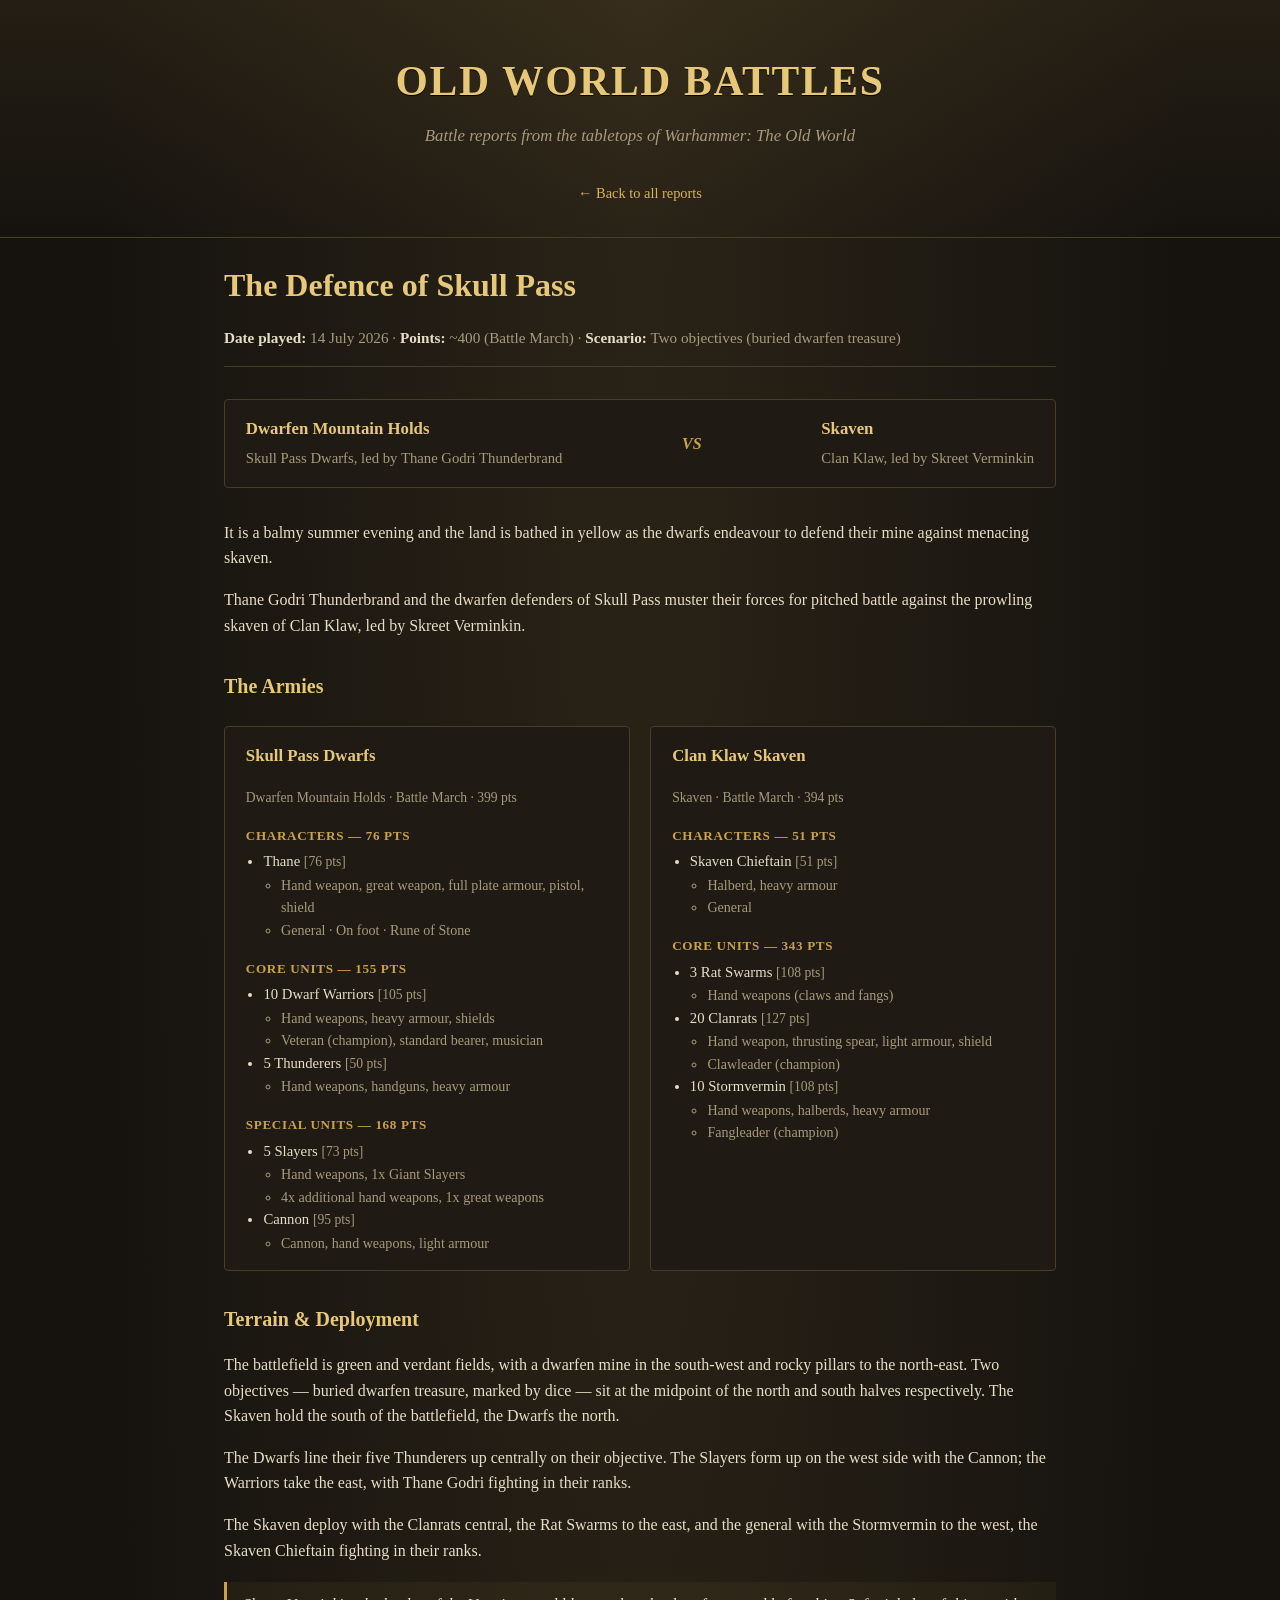
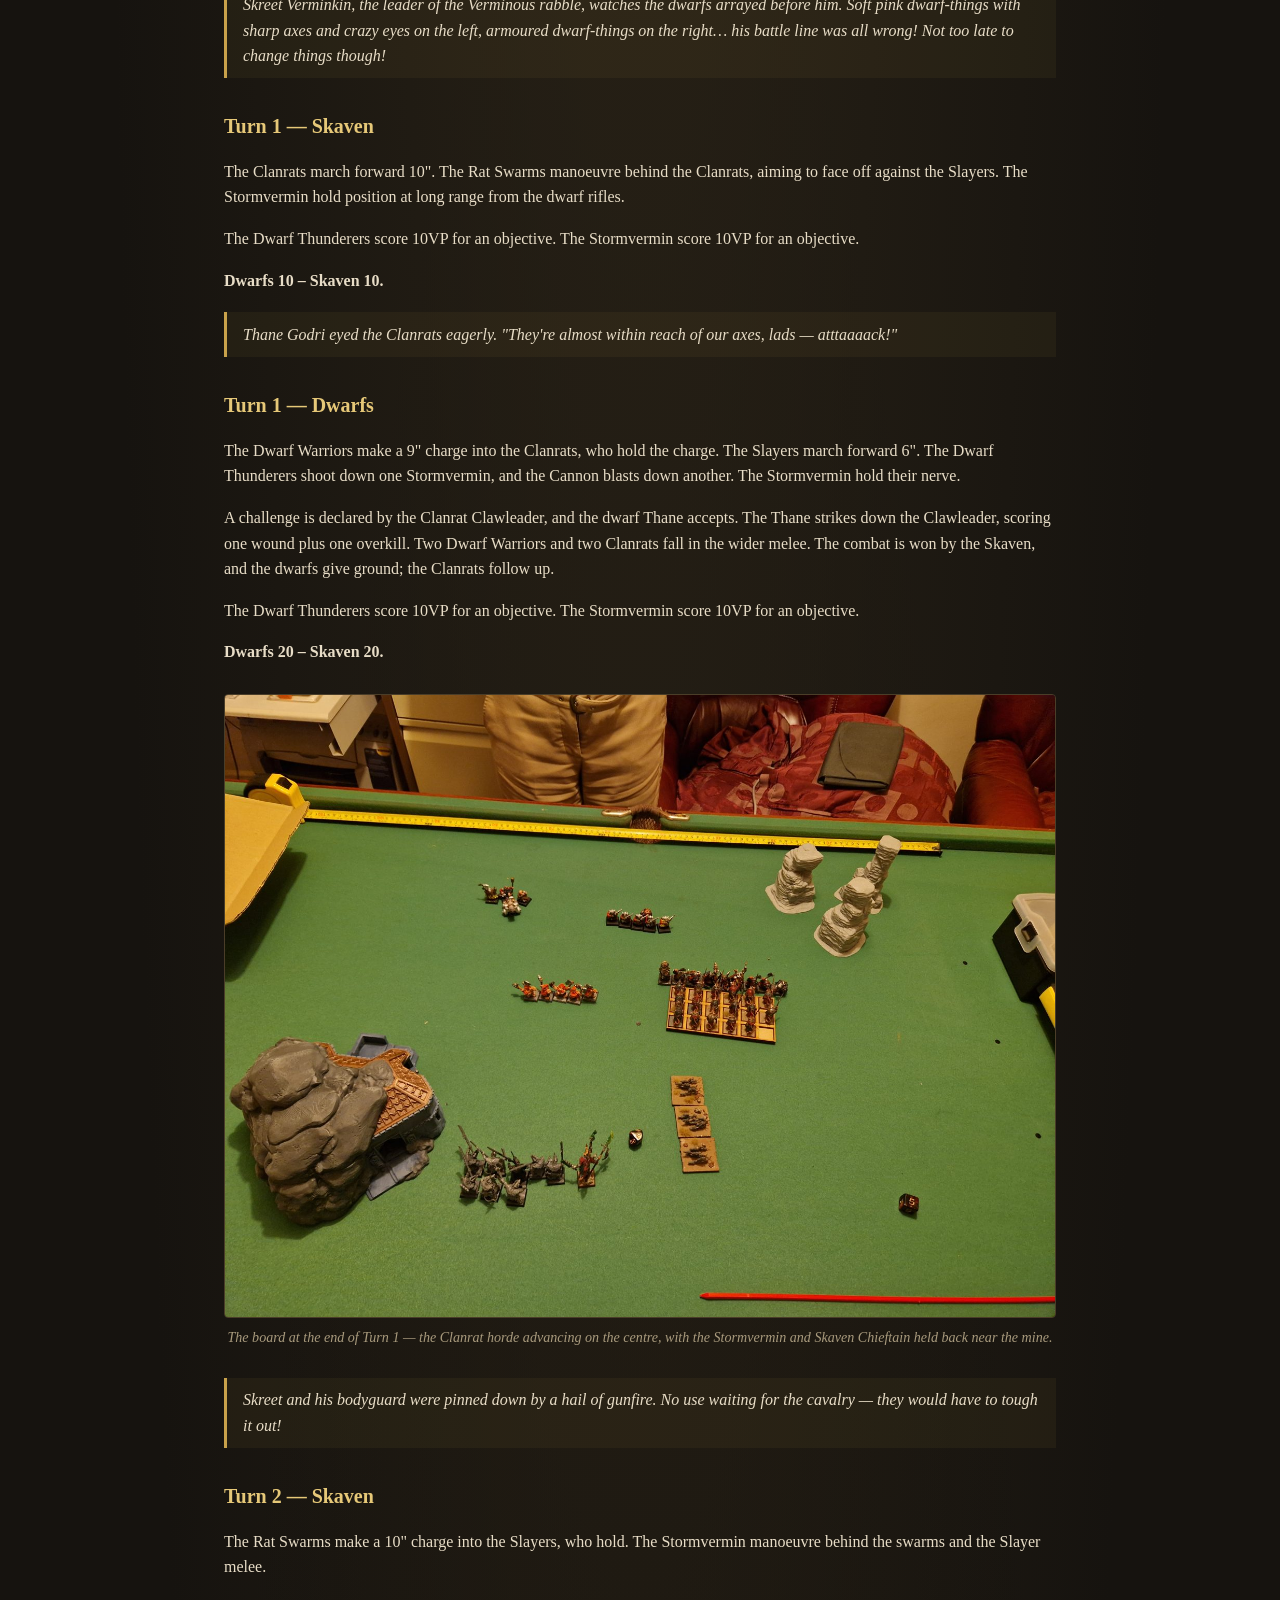
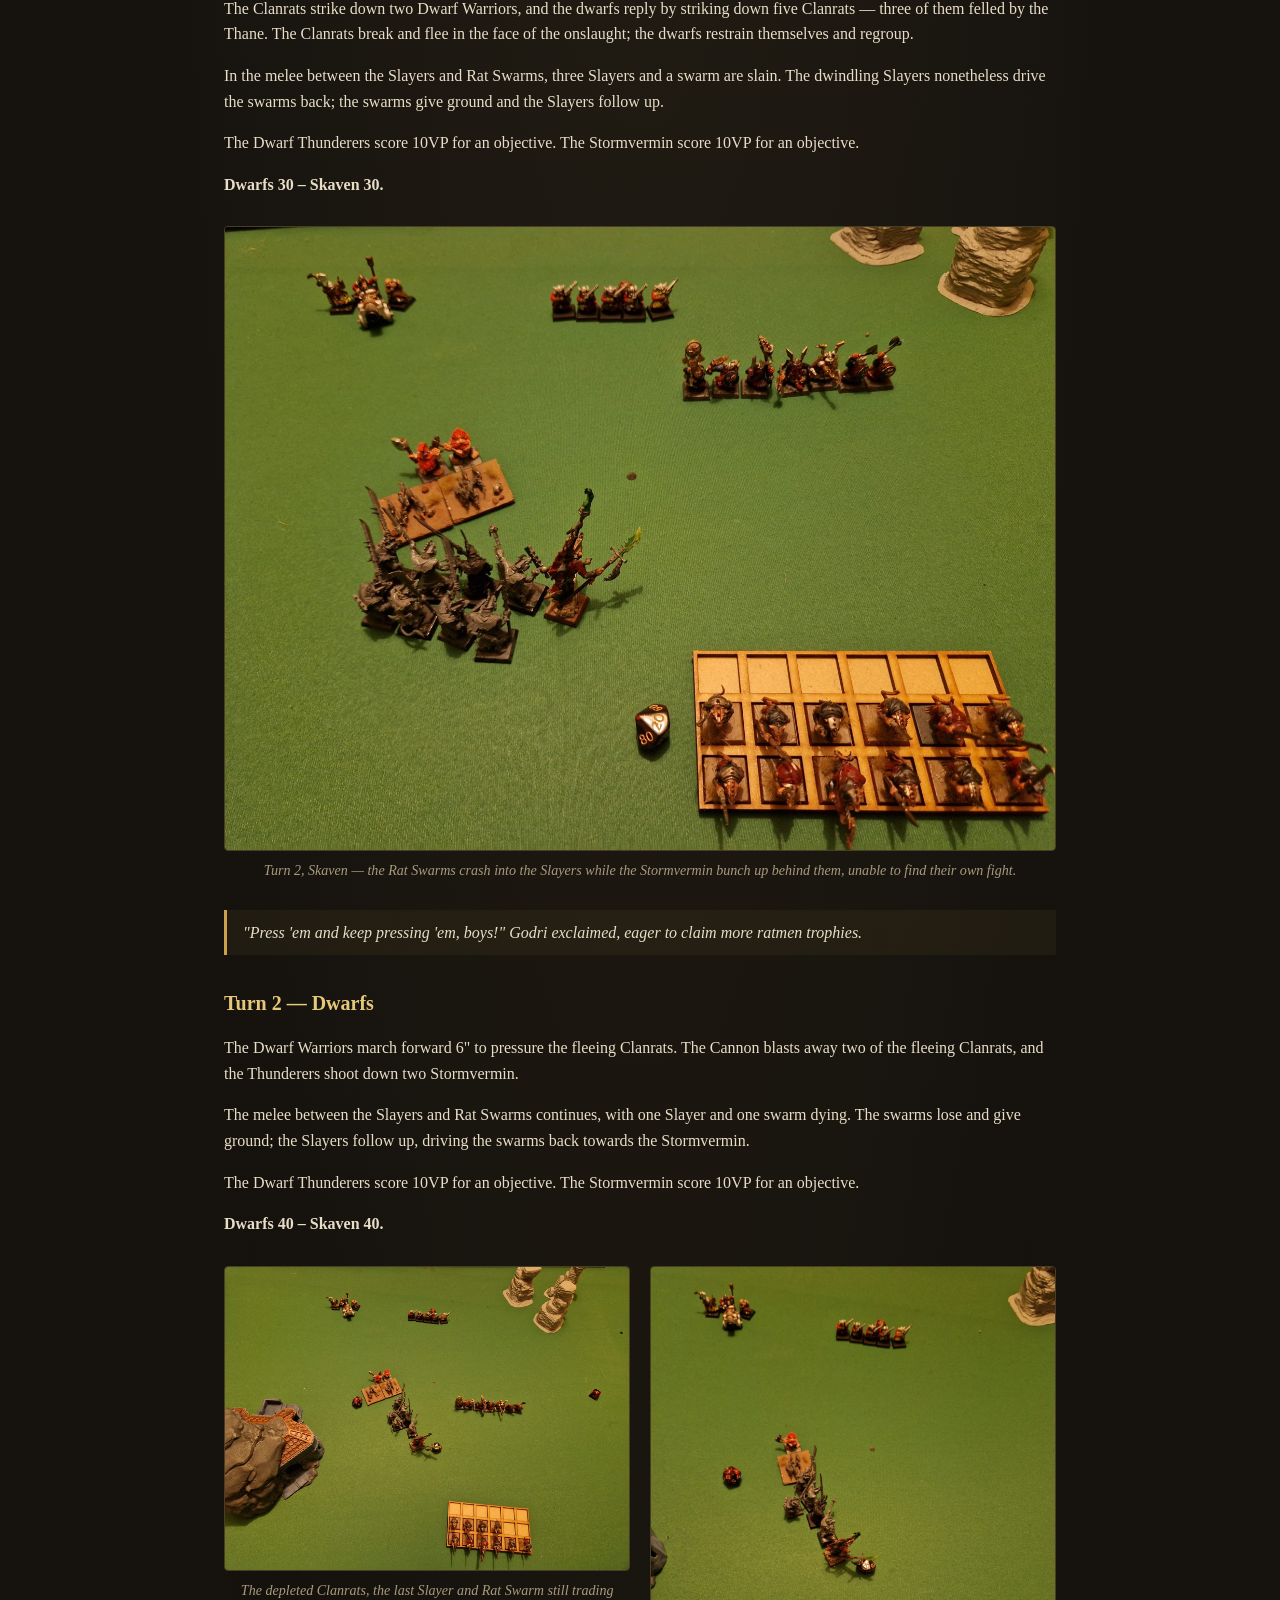
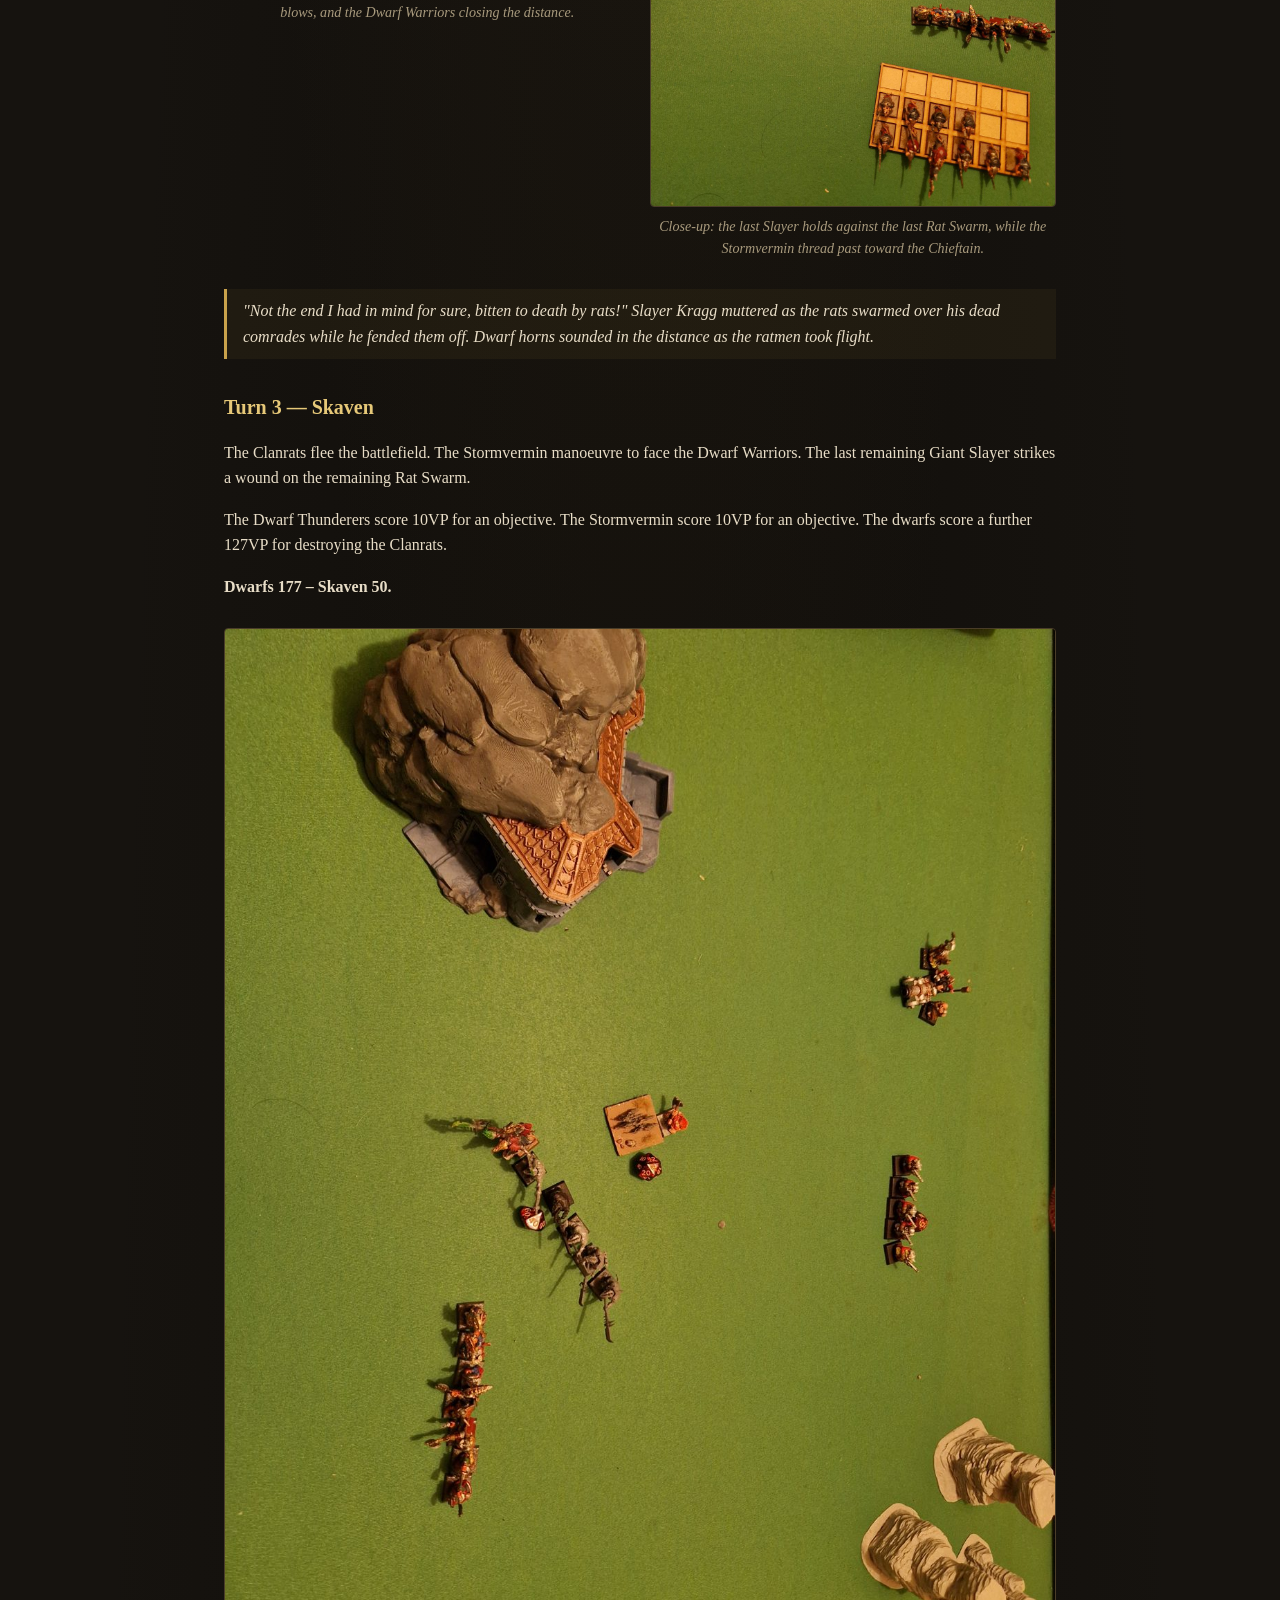
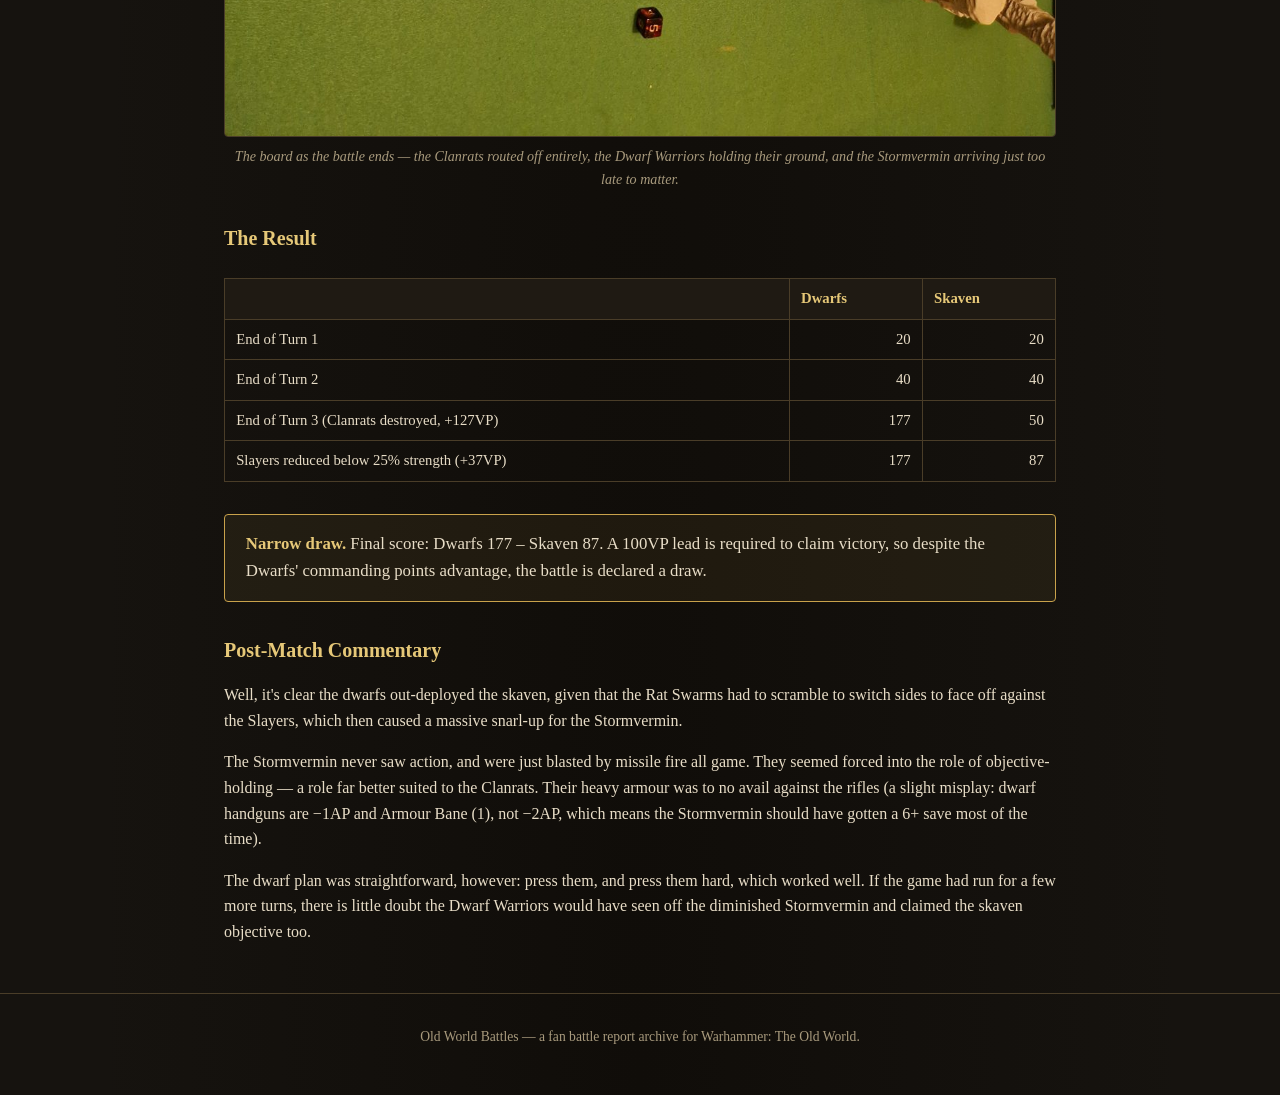
==== commit 79c6ed41: "Remove deployment diagram from Skull Pass report The SVG deployment map wasn't landing visually; rev" ====
--- a/reports/2026-07-14-skull-pass-dwarfs-vs-skaven.html
+++ b/reports/2026-07-14-skull-pass-dwarfs-vs-skaven.html
@@ -168,189 +168,6 @@
         fighting in their ranks.
       </p>
 
-      <figure class="report-photo">
-        <svg viewBox="0 0 900 750" xmlns="http://www.w3.org/2000/svg" role="img" aria-label="Deployment map showing the Dwarfs in the north and Skaven in the south, with the dwarf mine in the south-west and rocky pillars in the north-east.">
-          <defs>
-            <pattern id="grassHatch" width="9" height="9" patternTransform="rotate(45)" patternUnits="userSpaceOnUse">
-              <line x1="0" y1="0" x2="0" y2="9" stroke="#5f7a3f" stroke-width="1" opacity="0.4" />
-            </pattern>
-            <pattern id="rockHatch" width="7" height="7" patternTransform="rotate(45)" patternUnits="userSpaceOnUse">
-              <line x1="0" y1="0" x2="0" y2="7" stroke="#5a4a38" stroke-width="1" opacity="0.45" />
-            </pattern>
-            <style>
-              .wd-page { fill: #ece0c0; }
-              .wd-blot { fill: #b8a67c; }
-              .wd-field { fill: #8fae5f; stroke: #181008; stroke-width: 3; }
-              .wd-midline { stroke: #181008; stroke-width: 1.5; stroke-dasharray: 6 5; opacity: 0.55; }
-              .wd-mine { fill: #8a6a45; stroke: #181008; stroke-width: 2.5; }
-              .wd-mine-door { fill: #2a2015; }
-              .wd-pillar { fill: #a9a196; stroke: #181008; stroke-width: 2.5; }
-              .wd-dwarf { fill: #e8b23c; stroke: #181008; stroke-width: 3; }
-              .wd-skaven { fill: #7a2f3d; stroke: #181008; stroke-width: 3; }
-              .wd-unit-name { fill: #181008; font-family: Arial, Helvetica, sans-serif; font-size: 16px; font-weight: 800; text-anchor: middle; letter-spacing: 0.3px; }
-              .wd-unit-sub { fill: #2a2015; font-family: Georgia, serif; font-size: 11.5px; font-style: italic; text-anchor: middle; }
-              .wd-skull { fill: #f4ecd8; stroke: #181008; stroke-width: 1.4; }
-              .wd-char-label { fill: #181008; font-family: Georgia, serif; font-size: 12.5px; font-style: italic; font-weight: bold; text-anchor: middle; }
-              .wd-obj { fill: #f4ecd8; stroke: #181008; stroke-width: 2; }
-              .wd-obj-pip { fill: #181008; }
-              .wd-compass-bg { fill: #f4ecd8; stroke: #181008; stroke-width: 2.5; }
-              .wd-terrain-label { fill: #3a2f1e; font-family: Georgia, serif; font-size: 13px; font-style: italic; text-anchor: middle; }
-              .wd-zone-label { fill: #3a2f1e; font-family: Arial, Helvetica, sans-serif; font-size: 12px; font-weight: 700; letter-spacing: 2px; text-anchor: middle; }
-              .wd-legend-text { fill: #181008; font-family: Georgia, serif; font-size: 13px; }
-              .wd-title-text { fill: #181008; font-family: Arial, Helvetica, sans-serif; font-size: 24px; font-weight: 900; letter-spacing: 4px; text-anchor: middle; }
-              .wd-pennant { stroke: #181008; stroke-width: 1.5; }
-            </style>
-          </defs>
-
-          <!-- Parchment page -->
-          <rect class="wd-page" x="0" y="0" width="900" height="750" />
-          <ellipse class="wd-blot" cx="120" cy="680" rx="90" ry="40" opacity="0.12" />
-          <ellipse class="wd-blot" cx="800" cy="60" rx="70" ry="35" opacity="0.1" />
-          <ellipse class="wd-blot" cx="850" cy="650" rx="60" ry="50" opacity="0.1" />
-          <rect x="8" y="8" width="884" height="734" fill="none" stroke="#181008" stroke-width="2" />
-          <rect x="14" y="14" width="872" height="722" fill="none" stroke="#181008" stroke-width="1" />
-
-          <!-- Title banner -->
-          <g>
-            <rect x="300" y="26" width="300" height="42" rx="3" fill="#f4ecd8" stroke="#181008" stroke-width="2.5" />
-            <polygon points="300,26 280,47 300,68" fill="#f4ecd8" stroke="#181008" stroke-width="2.5" />
-            <polygon points="600,26 620,47 600,68" fill="#f4ecd8" stroke="#181008" stroke-width="2.5" />
-            <text class="wd-title-text" x="450" y="55">DEPLOYMENT</text>
-          </g>
-
-          <!-- Battlefield -->
-          <rect class="wd-field" x="20" y="90" width="860" height="560" rx="4" />
-          <rect x="20" y="90" width="860" height="560" rx="4" fill="url(#grassHatch)" />
-          <line class="wd-midline" x1="20" y1="370" x2="880" y2="370" />
-
-          <text class="wd-zone-label" x="450" y="115">DWARF DEPLOYMENT &mdash; NORTH</text>
-          <text class="wd-zone-label" x="450" y="395">SKAVEN DEPLOYMENT &mdash; SOUTH</text>
-
-          <!-- Compass -->
-          <g transform="translate(65,135)">
-            <circle r="24" class="wd-compass-bg" />
-            <line x1="0" y1="13" x2="0" y2="-14" stroke="#181008" stroke-width="2.5" />
-            <polygon points="0,-22 -6,-12 6,-12" fill="#181008" />
-            <text x="0" y="-28" text-anchor="middle" font-family="Arial, Helvetica, sans-serif" font-size="16" font-weight="900" fill="#181008">N</text>
-          </g>
-
-          <!-- Terrain: Pillars (NE) -->
-          <g>
-            <rect class="wd-pillar" x="806" y="105" width="30" height="68" rx="10" transform="rotate(-5 821 139)" />
-            <rect class="wd-pillar" x="846" y="120" width="26" height="52" rx="9" transform="rotate(6 859 146)" />
-            <rect x="806" y="105" width="30" height="68" rx="10" transform="rotate(-5 821 139)" fill="url(#rockHatch)" />
-            <rect x="846" y="120" width="26" height="52" rx="9" transform="rotate(6 859 146)" fill="url(#rockHatch)" />
-            <text class="wd-terrain-label" x="840" y="197" font-size="12">Pillars</text>
-          </g>
-
-          <!-- Terrain: Dwarf Mine (SW) -->
-          <g>
-            <polygon class="wd-mine" points="35,590 105,555 185,568 205,605 180,643 85,650 35,625" />
-            <polygon points="35,590 105,555 185,568 205,605 180,643 85,650 35,625" fill="url(#rockHatch)" />
-            <rect class="wd-mine-door" x="100" y="595" width="46" height="50" rx="4" />
-            <text class="wd-terrain-label" x="120" y="675">Dwarf Mine</text>
-          </g>
-
-          <!-- Dwarf Cannon + Slayers (West) -->
-          <g>
-            <polygon class="wd-pennant" points="95,178 95,158 118,168" fill="#e8b23c" />
-            <rect class="wd-dwarf" x="95" y="178" width="105" height="66" rx="4" />
-            <text class="wd-unit-name" x="148" y="207">Cannon</text>
-            <text class="wd-unit-sub" x="148" y="226">war machine</text>
-
-            <polygon class="wd-pennant" points="210,178 210,158 233,168" fill="#e8b23c" />
-            <rect class="wd-dwarf" x="210" y="178" width="130" height="66" rx="4" />
-            <text class="wd-unit-name" x="275" y="207">5 Slayers</text>
-            <text class="wd-unit-sub" x="275" y="226">giant slayer</text>
-          </g>
-
-          <!-- Dwarf Thunderers (Centre, holding objective) -->
-          <g>
-            <polygon class="wd-pennant" points="370,264 370,244 393,254" fill="#e8b23c" />
-            <rect class="wd-dwarf" x="370" y="264" width="160" height="66" rx="4" />
-            <text class="wd-unit-name" x="450" y="293">5 Thunderers</text>
-            <text class="wd-unit-sub" x="450" y="312">handguns</text>
-            <g transform="translate(524,268)">
-              <rect class="wd-obj" x="-11" y="-11" width="22" height="22" rx="4" transform="rotate(45)" />
-              <circle class="wd-obj-pip" cx="-4" cy="-4" r="2" />
-              <circle class="wd-obj-pip" cx="4" cy="4" r="2" />
-              <circle class="wd-obj-pip" cx="0" cy="0" r="2" />
-            </g>
-          </g>
-
-          <!-- Dwarf Warriors (East) + Thane -->
-          <g>
-            <polygon class="wd-pennant" points="630,178 630,158 653,168" fill="#e8b23c" />
-            <rect class="wd-dwarf" x="630" y="178" width="190" height="66" rx="4" />
-            <text class="wd-unit-name" x="725" y="207">10 Dwarf Warriors</text>
-            <text class="wd-unit-sub" x="725" y="226">standard &amp; musician</text>
-            <g transform="translate(625,166)">
-              <circle r="9" class="wd-skull" />
-              <ellipse cx="-3" cy="-1" rx="2.2" ry="3" fill="#181008" />
-              <ellipse cx="3" cy="-1" rx="2.2" ry="3" fill="#181008" />
-              <polygon points="0,2 -1.4,5 1.4,5" fill="#181008" />
-            </g>
-            <text class="wd-char-label" x="625" y="150">Thane Godri</text>
-          </g>
-
-          <!-- Skaven Stormvermin (West) + Chieftain -->
-          <g>
-            <polygon class="wd-pennant" points="90,470 90,450 113,460" fill="#7a2f3d" />
-            <rect class="wd-skaven" x="90" y="470" width="200" height="66" rx="4" />
-            <text class="wd-unit-name" x="190" y="499" fill="#f4ecd8">10 Stormvermin</text>
-            <text class="wd-unit-sub" x="190" y="518" fill="#e8dcc4">halberds, heavy armour</text>
-            <g transform="translate(285,468)">
-              <circle r="9" class="wd-skull" />
-              <ellipse cx="-3" cy="-1" rx="2.2" ry="3" fill="#181008" />
-              <ellipse cx="3" cy="-1" rx="2.2" ry="3" fill="#181008" />
-              <polygon points="0,2 -1.4,5 1.4,5" fill="#181008" />
-            </g>
-            <text class="wd-char-label" x="285" y="450">Skreet Verminkin</text>
-          </g>
-
-          <!-- Skaven Clanrats (Centre, holding objective) -->
-          <g>
-            <polygon class="wd-pennant" points="345,556 345,536 368,546" fill="#7a2f3d" />
-            <rect class="wd-skaven" x="345" y="556" width="210" height="72" rx="4" />
-            <text class="wd-unit-name" x="450" y="588" fill="#f4ecd8">20 Clanrats</text>
-            <text class="wd-unit-sub" x="450" y="608" fill="#e8dcc4">spears, shields &amp; clawleader</text>
-            <g transform="translate(544,561)">
-              <rect class="wd-obj" x="-11" y="-11" width="22" height="22" rx="4" transform="rotate(45)" />
-              <circle class="wd-obj-pip" cx="-4" cy="-4" r="2" />
-              <circle class="wd-obj-pip" cx="4" cy="4" r="2" />
-              <circle class="wd-obj-pip" cx="0" cy="0" r="2" />
-            </g>
-          </g>
-
-          <!-- Skaven Rat Swarms (East) -->
-          <g>
-            <polygon class="wd-pennant" points="650,470 650,450 673,460" fill="#7a2f3d" />
-            <rect class="wd-skaven" x="650" y="470" width="170" height="66" rx="4" />
-            <text class="wd-unit-name" x="735" y="499" fill="#f4ecd8">3 Rat Swarms</text>
-            <text class="wd-unit-sub" x="735" y="518" fill="#e8dcc4">claws &amp; fangs</text>
-          </g>
-
-          <!-- Legend -->
-          <g transform="translate(40,700)">
-            <rect x="0" y="-13" width="20" height="16" class="wd-dwarf" rx="3" />
-            <text class="wd-legend-text" x="26" y="0">Dwarfen Mountain Holds</text>
-            <rect x="230" y="-13" width="20" height="16" class="wd-skaven" rx="3" />
-            <text class="wd-legend-text" x="256" y="0">Skaven &mdash; Clan Klaw</text>
-            <g transform="translate(452,-4)">
-              <circle r="8" class="wd-skull" />
-              <ellipse cx="-2.8" cy="-1" rx="1.9" ry="2.6" fill="#181008" />
-              <ellipse cx="2.8" cy="-1" rx="1.9" ry="2.6" fill="#181008" />
-            </g>
-            <text class="wd-legend-text" x="468" y="0">Character</text>
-            <g transform="translate(608,-6)">
-              <rect class="wd-obj" x="-9" y="-9" width="18" height="18" rx="3" transform="rotate(45)" />
-            </g>
-            <text class="wd-legend-text" x="626" y="0">Objective marker</text>
-          </g>
-        </svg>
-        <figcaption>Deployment &mdash; the Dwarfs hold the north with Thunderers dug in on their objective, Slayers and the Cannon to the west, Warriors and Thane Godri to the east. The Skaven hold the south, Clanrats central on their own objective, Stormvermin and Skreet Verminkin to the west, Rat Swarms to the east.</figcaption>
-      </figure>
-
       <blockquote>
         <p>
           Skreet Verminkin, the leader of the Verminous rabble, watches the dwarfs
